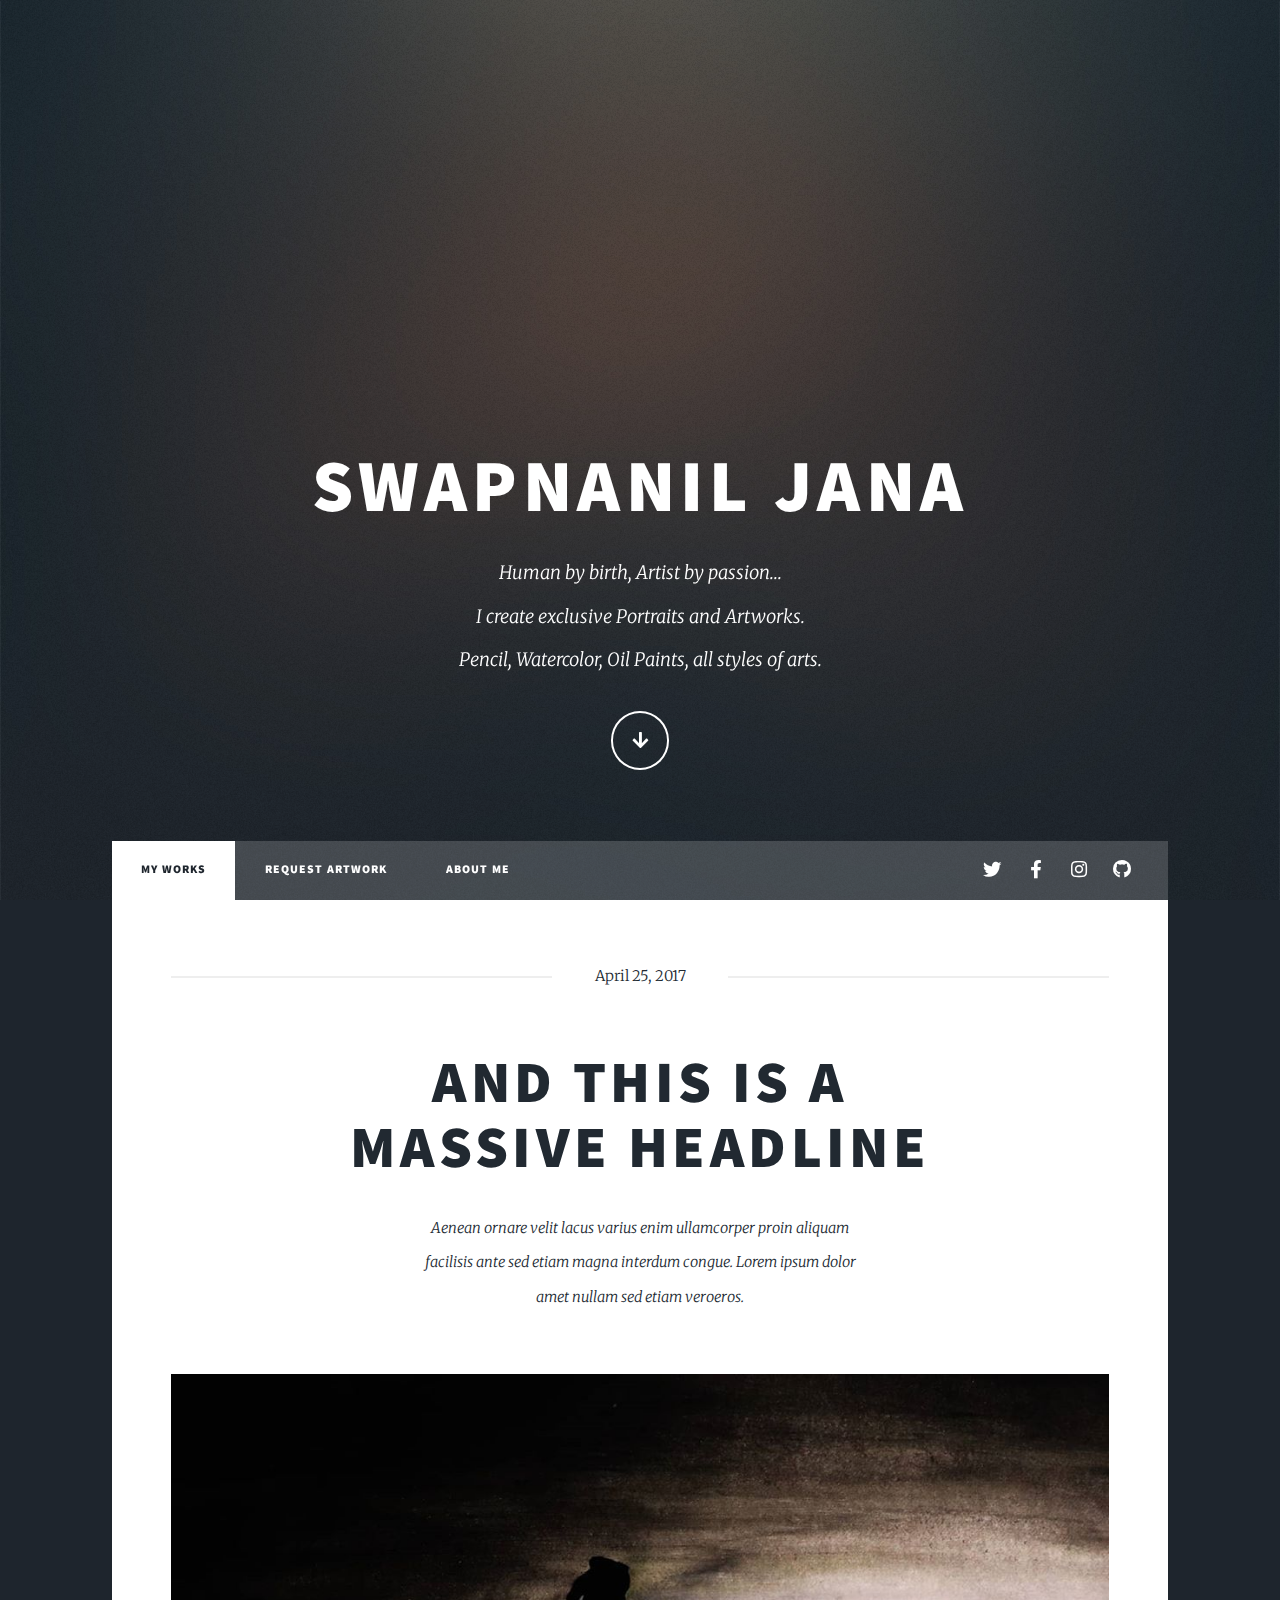
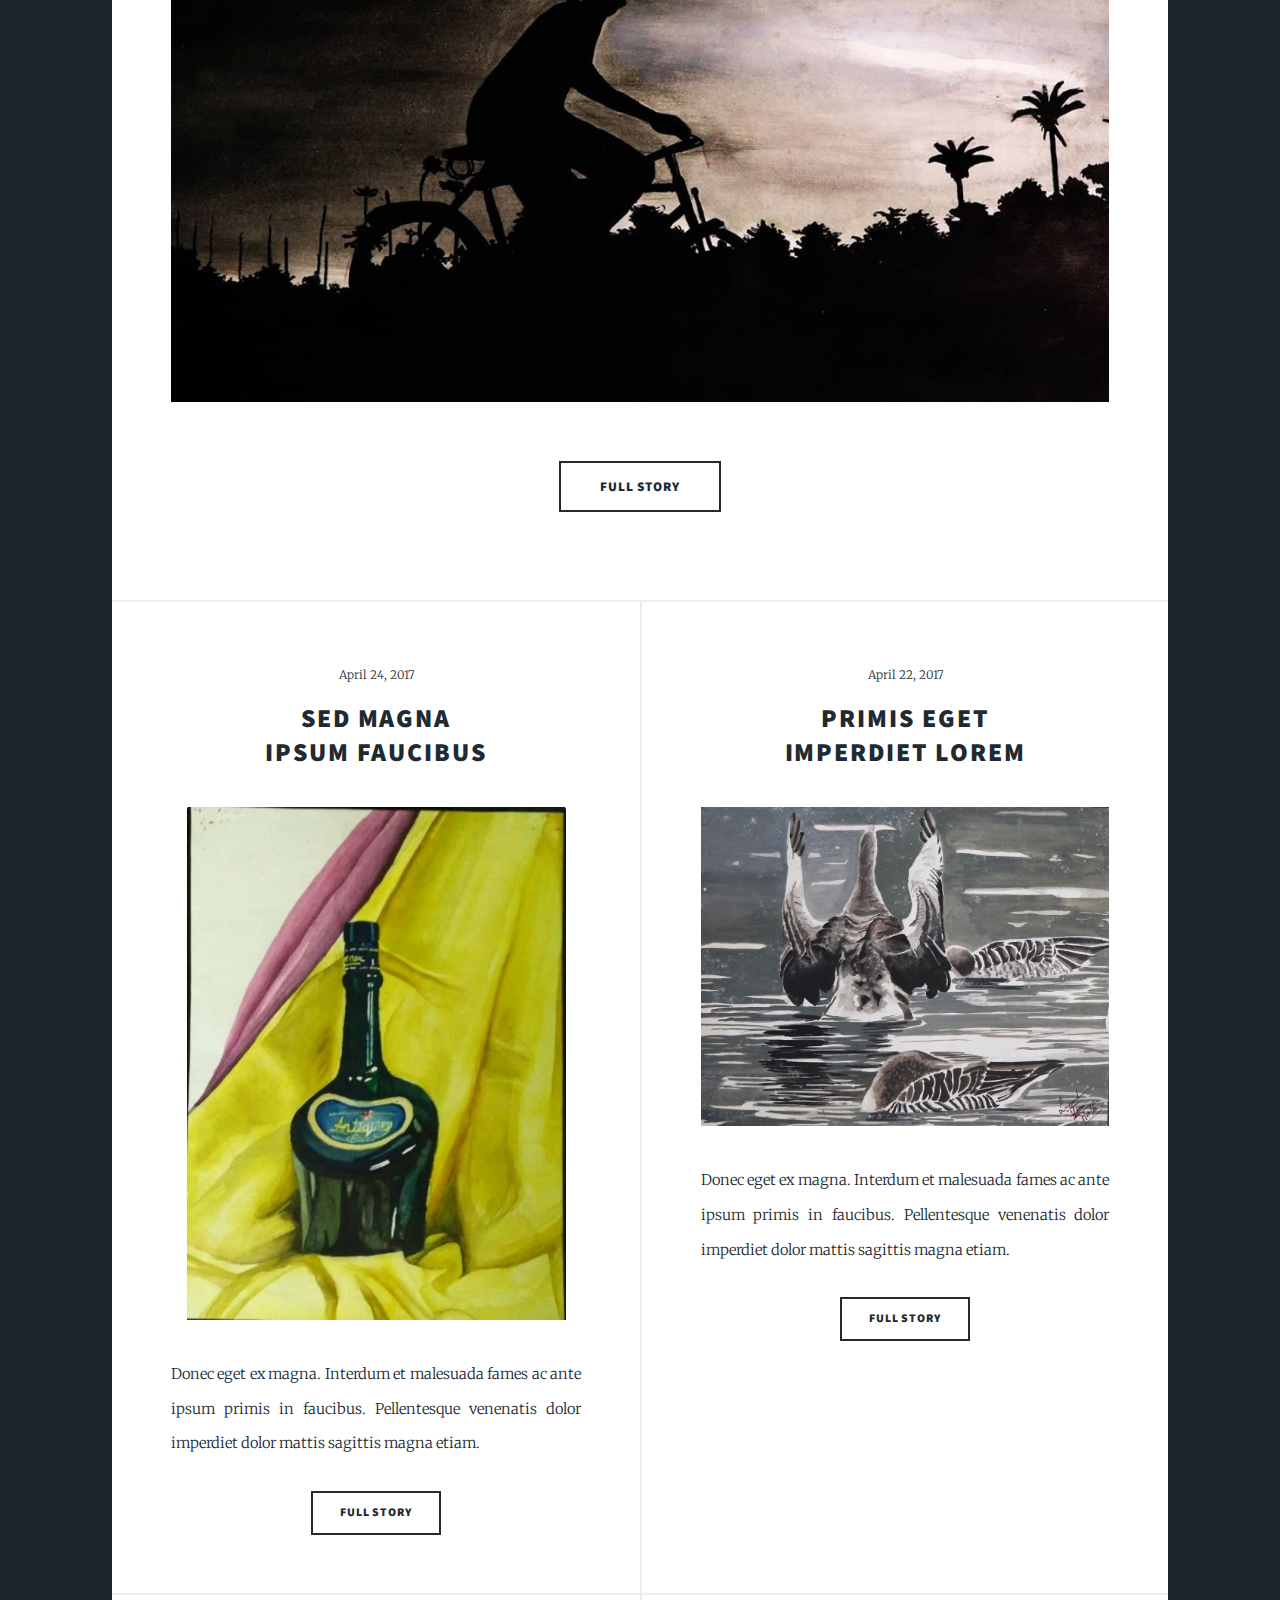
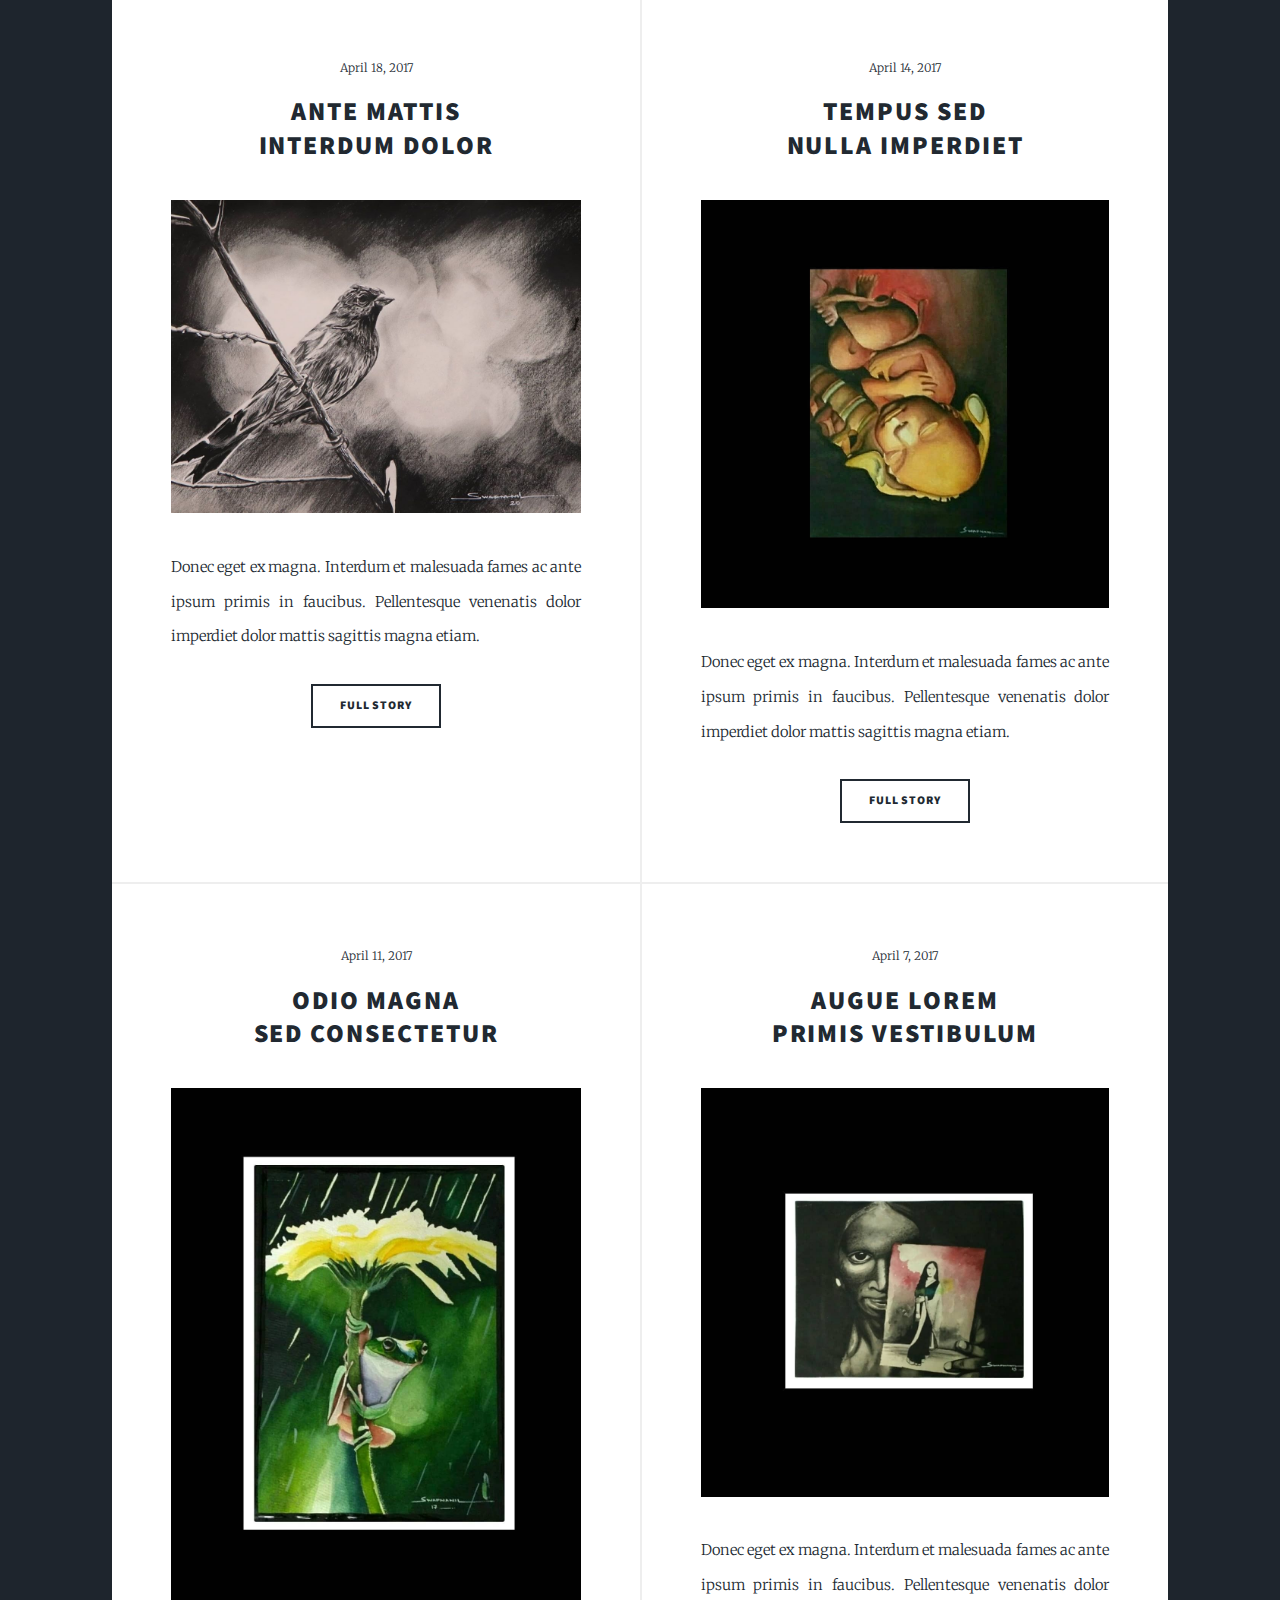
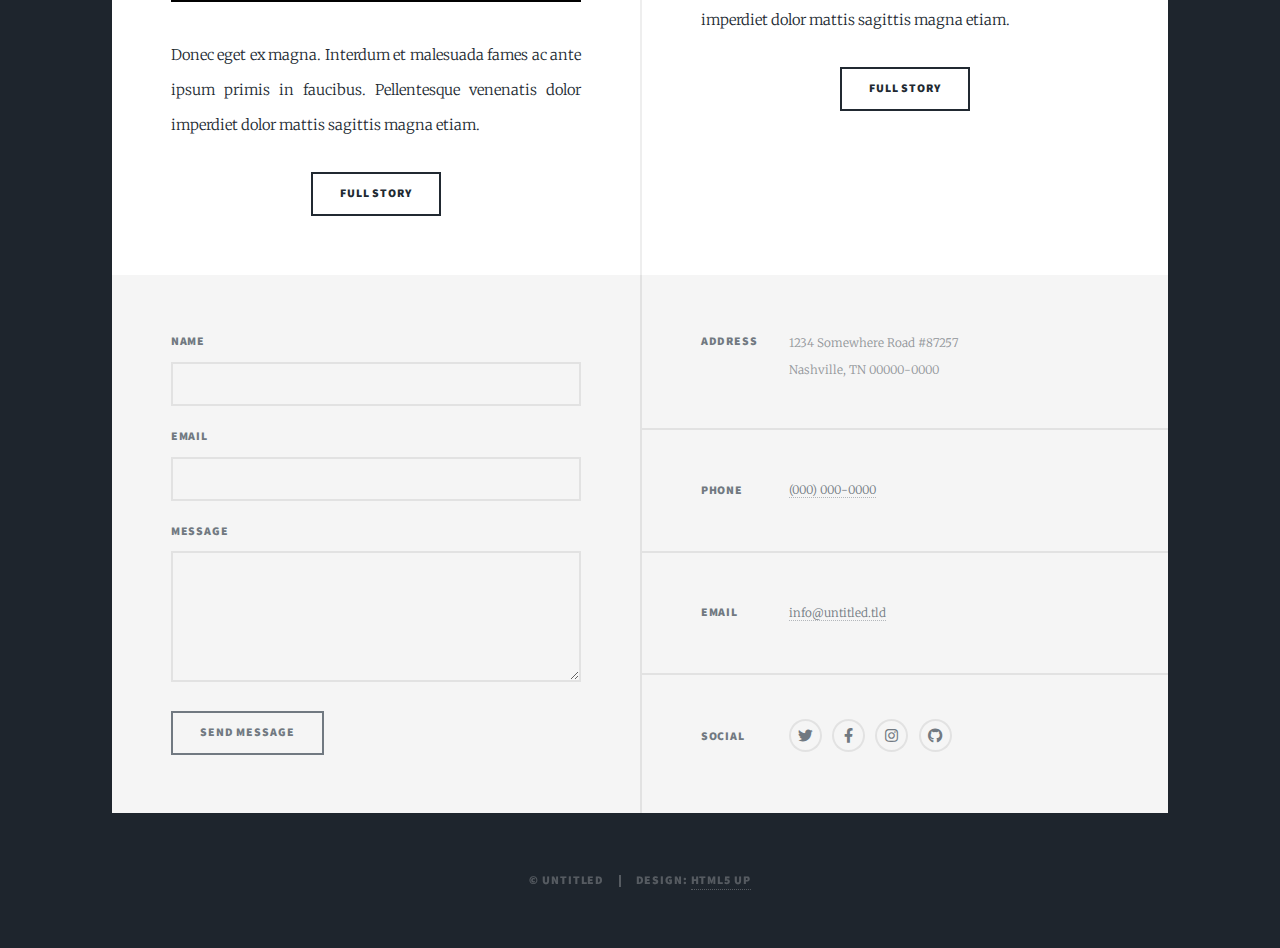
==== index.html @ a82136fe "Artworks uploaded" ====
<!DOCTYPE HTML>
<!--
	Massively by HTML5 UP
	html5up.net | @ajlkn
	Free for personal and commercial use under the CCA 3.0 license (html5up.net/license)
-->
<html lang="en">
	<head>
		<title>Swapnanil Jana</title>
		<meta charset="utf-8" />
		<meta name="viewport" content="width=device-width, initial-scale=1, user-scalable=no" />
		<link rel="stylesheet" href="assets/css/main.css" />
		<noscript><link rel="stylesheet" href="assets/css/noscript.css" /></noscript>
	</head>
	<body class="is-preload">

		<!-- Wrapper -->
			<div id="wrapper" class="fade-in">

				<!-- Intro -->
					<div id="intro">
						<h1>SWAPNANIL JANA</h1>
						<p>Human by birth, Artist by passion...<br>I create exclusive Portraits and Artworks.
                        <br>Pencil, Watercolor, Oil Paints, all styles of arts.</p>
						<ul class="actions">
							<li><a href="#header" class="button icon solid solo fa-arrow-down scrolly">Continue</a></li>
						</ul>
					</div>

				<!-- Header -->
					<header id="header">
						<a href="index.html" class="logo">SWAPNANIL JANA</a>
					</header>

				<!-- Nav -->
					<nav id="nav">
						<ul class="links">
							<li class="active"><a href="index.html">My Works</a></li>
							<li><a href="generic.html">Request Artwork</a></li>
							<li><a href="elements.html">About Me</a></li>
						</ul>
						<ul class="icons">
							<li><a href="#" class="icon brands fa-twitter"><span class="label">Twitter</span></a></li>
							<li><a href="#" class="icon brands fa-facebook-f"><span class="label">Facebook</span></a></li>
							<li><a href="#" class="icon brands fa-instagram"><span class="label">Instagram</span></a></li>
							<li><a href="#" class="icon brands fa-github"><span class="label">GitHub</span></a></li>
						</ul>
					</nav>

				<!-- Main -->
					<div id="main">

						<!-- Featured Post -->
							<article class="post featured">
								<header class="major">
									<span class="date">April 25, 2017</span>
									<h2><a href="#">And this is a<br />
									massive headline</a></h2>
									<p>Aenean ornare velit lacus varius enim ullamcorper proin aliquam<br />
									facilisis ante sed etiam magna interdum congue. Lorem ipsum dolor<br />
									amet nullam sed etiam veroeros.</p>
								</header>
								<a href="#" class="image main"><img src="arts/000.jpg" alt="" /></a>
								<ul class="actions special">
									<li><a href="#" class="button large">Full Story</a></li>
								</ul>
							</article>

						<!-- Posts -->
							<section class="posts">
								<article>
									<header>
										<span class="date">April 24, 2017</span>
										<h2><a href="#">Sed magna<br />
										ipsum faucibus</a></h2>
									</header>
									<a href="#" class="image fit"><img src="arts/001.jpg" alt="" /></a>
									<p>Donec eget ex magna. Interdum et malesuada fames ac ante ipsum primis in faucibus. Pellentesque venenatis dolor imperdiet dolor mattis sagittis magna etiam.</p>
									<ul class="actions special">
										<li><a href="#" class="button">Full Story</a></li>
									</ul>
								</article>
								<article>
									<header>
										<span class="date">April 22, 2017</span>
										<h2><a href="#">Primis eget<br />
										imperdiet lorem</a></h2>
									</header>
									<a href="#" class="image fit"><img src="arts/002.jpg" alt="" /></a>
									<p>Donec eget ex magna. Interdum et malesuada fames ac ante ipsum primis in faucibus. Pellentesque venenatis dolor imperdiet dolor mattis sagittis magna etiam.</p>
									<ul class="actions special">
										<li><a href="#" class="button">Full Story</a></li>
									</ul>
								</article>
								<article>
									<header>
										<span class="date">April 18, 2017</span>
										<h2><a href="#">Ante mattis<br />
										interdum dolor</a></h2>
									</header>
									<a href="#" class="image fit"><img src="arts/003.jpg" alt="" /></a>
									<p>Donec eget ex magna. Interdum et malesuada fames ac ante ipsum primis in faucibus. Pellentesque venenatis dolor imperdiet dolor mattis sagittis magna etiam.</p>
									<ul class="actions special">
										<li><a href="#" class="button">Full Story</a></li>
									</ul>
								</article>
								<article>
									<header>
										<span class="date">April 14, 2017</span>
										<h2><a href="#">Tempus sed<br />
										nulla imperdiet</a></h2>
									</header>
									<a href="#" class="image fit"><img src="arts/004.jpg" alt="" /></a>
									<p>Donec eget ex magna. Interdum et malesuada fames ac ante ipsum primis in faucibus. Pellentesque venenatis dolor imperdiet dolor mattis sagittis magna etiam.</p>
									<ul class="actions special">
										<li><a href="#" class="button">Full Story</a></li>
									</ul>
								</article>
								<article>
									<header>
										<span class="date">April 11, 2017</span>
										<h2><a href="#">Odio magna<br />
										sed consectetur</a></h2>
									</header>
									<a href="#" class="image fit"><img src="arts/005.jpg" alt="" /></a>
									<p>Donec eget ex magna. Interdum et malesuada fames ac ante ipsum primis in faucibus. Pellentesque venenatis dolor imperdiet dolor mattis sagittis magna etiam.</p>
									<ul class="actions special">
										<li><a href="#" class="button">Full Story</a></li>
									</ul>
								</article>
								<article>
									<header>
										<span class="date">April 7, 2017</span>
										<h2><a href="#">Augue lorem<br />
										primis vestibulum</a></h2>
									</header>
									<a href="#" class="image fit"><img src="arts/006.jpg" alt="" /></a>
									<p>Donec eget ex magna. Interdum et malesuada fames ac ante ipsum primis in faucibus. Pellentesque venenatis dolor imperdiet dolor mattis sagittis magna etiam.</p>
									<ul class="actions special">
										<li><a href="#" class="button">Full Story</a></li>
									</ul>
								</article>
							</section>

						<!-- Footer -->
                        <!--
							<footer>
								<div class="pagination">
									<!--<a href="#" class="previous">Prev</a>-->
									<!--<a href="#" class="page active">1</a>
									<a href="#" class="page">2</a>
									<a href="#" class="page">3</a>
									<span class="extra">&hellip;</span>
									<a href="#" class="page">8</a>
									<a href="#" class="page">9</a>
									<a href="#" class="page">10</a>
									<a href="#" class="next">Next</a>
								</div>
							</footer> -->

					</div>

				<!-- Footer -->
					<footer id="footer">
						<section>
							<form method="post" action="#">
								<div class="fields">
									<div class="field">
										<label for="name">Name</label>
										<input type="text" name="name" id="name" />
									</div>
									<div class="field">
										<label for="email">Email</label>
										<input type="text" name="email" id="email" />
									</div>
									<div class="field">
										<label for="message">Message</label>
										<textarea name="message" id="message" rows="3"></textarea>
									</div>
								</div>
								<ul class="actions">
									<li><input type="submit" value="Send Message" /></li>
								</ul>
							</form>
						</section>
						<section class="split contact">
							<section class="alt">
								<h3>Address</h3>
								<p>1234 Somewhere Road #87257<br />
								Nashville, TN 00000-0000</p>
							</section>
							<section>
								<h3>Phone</h3>
								<p><a href="#">(000) 000-0000</a></p>
							</section>
							<section>
								<h3>Email</h3>
								<p><a href="#">info@untitled.tld</a></p>
							</section>
							<section>
								<h3>Social</h3>
								<ul class="icons alt">
									<li><a href="#" class="icon brands alt fa-twitter"><span class="label">Twitter</span></a></li>
									<li><a href="#" class="icon brands alt fa-facebook-f"><span class="label">Facebook</span></a></li>
									<li><a href="#" class="icon brands alt fa-instagram"><span class="label">Instagram</span></a></li>
									<li><a href="#" class="icon brands alt fa-github"><span class="label">GitHub</span></a></li>
								</ul>
							</section>
						</section>
					</footer>

				<!-- Copyright -->
					<div id="copyright">
						<ul><li>&copy; Untitled</li><li>Design: <a href="https://html5up.net">HTML5 UP</a></li></ul>
					</div>

			</div>

		<!-- Scripts -->
			<script src="assets/js/jquery.min.js"></script>
			<script src="assets/js/jquery.scrollex.min.js"></script>
			<script src="assets/js/jquery.scrolly.min.js"></script>
			<script src="assets/js/browser.min.js"></script>
			<script src="assets/js/breakpoints.min.js"></script>
			<script src="assets/js/util.js"></script>
			<script src="assets/js/main.js"></script>

	</body>
</html>
---- assets/css/main.css ----
@import url(fontawesome-all.min.css);
@import url("https://fonts.googleapis.com/css?family=Merriweather:300,700,300italic,700italic|Source+Sans+Pro:900");

/*
	Massively by HTML5 UP
	html5up.net | @ajlkn
	Free for personal and commercial use under the CCA 3.0 license (html5up.net/license)
*/

html, body, div, span, applet, object,
iframe, h1, h2, h3, h4, h5, h6, p, blockquote,
pre, a, abbr, acronym, address, big, cite,
code, del, dfn, em, img, ins, kbd, q, s, samp,
small, strike, strong, sub, sup, tt, var, b,
u, i, center, dl, dt, dd, ol, ul, li, fieldset,
form, label, legend, table, caption, tbody,
tfoot, thead, tr, th, td, article, aside,
canvas, details, embed, figure, figcaption,
footer, header, hgroup, menu, nav, output, ruby,
section, summary, time, mark, audio, video {
	margin: 0;
	padding: 0;
	border: 0;
	font-size: 100%;
	font: inherit;
	vertical-align: baseline;}

article, aside, details, figcaption, figure,
footer, header, hgroup, menu, nav, section {
	display: block;}

body {
	line-height: 1;
}

ol, ul {
	list-style: none;
}

blockquote, q {
	quotes: none;
}

	blockquote:before, blockquote:after, q:before, q:after {
		content: '';
		content: none;
	}

table {
	border-collapse: collapse;
	border-spacing: 0;
}

body {
	-webkit-text-size-adjust: none;
}

mark {
	background-color: transparent;
	color: inherit;
}

input::-moz-focus-inner {
	border: 0;
	padding: 0;
}

input, select, textarea {
	-moz-appearance: none;
	-webkit-appearance: none;
	-ms-appearance: none;
	appearance: none;
}

/* Basic */

	@-ms-viewport {
		width: device-width;
	}

	body {
		-ms-overflow-style: scrollbar;
	}

	@media screen and (max-width: 480px) {

		html, body {
			min-width: 320px;
		}

	}

	html {
		box-sizing: border-box;
	}

	*, *:before, *:after {
		box-sizing: inherit;
	}

	body {
		background-color: #1e252d;
	}

		body.is-preload *, body.is-preload *:before, body.is-preload *:after {
			-moz-animation: none !important;
			-webkit-animation: none !important;
			-ms-animation: none !important;
			animation: none !important;
			-moz-transition: none !important;
			-webkit-transition: none !important;
			-ms-transition: none !important;
			transition: none !important;
		}

/* Type */

	html {
		font-size: 16pt;
	}

		@media screen and (max-width: 1680px) {

			html {
				font-size: 12pt;
			}

		}

		@media screen and (max-width: 1280px) {

			html {
				font-size: 11pt;
			}

		}

		@media screen and (max-width: 360px) {

			html {
				font-size: 10pt;
			}

		}

	body {
		color: #212931;
	}

	body, input, select, textarea {
		font-family: "Merriweather", Georgia, serif;
		font-weight: 300;
		font-size: 1rem;
		line-height: 2.375;
	}

	a {
		-moz-transition: color 0.2s ease-in-out, background-color 0.2s ease-in-out, border-color 0.2s ease-in-out, box-shadow 0.2s ease-in-out;
		-webkit-transition: color 0.2s ease-in-out, background-color 0.2s ease-in-out, border-color 0.2s ease-in-out, box-shadow 0.2s ease-in-out;
		-ms-transition: color 0.2s ease-in-out, background-color 0.2s ease-in-out, border-color 0.2s ease-in-out, box-shadow 0.2s ease-in-out;
		transition: color 0.2s ease-in-out, background-color 0.2s ease-in-out, border-color 0.2s ease-in-out, box-shadow 0.2s ease-in-out;
		border-bottom: dotted 1px;
		text-decoration: none;
	}

		a:hover {
			border-bottom-color: transparent;
		}

	strong, b {
		font-weight: 600;
	}

	em, i {
		font-style: italic;
	}

	p {
		text-align: justify;
		margin: 0 0 2rem 0;
	}

	h1, h2, h3, h4, h5, h6 {
		font-family: "Source Sans Pro", Helvetica, sans-serif;
		font-weight: 900;
		line-height: 1.5;
		letter-spacing: 0.075em;
		text-transform: uppercase;
		margin: 0 0 1rem 0;
	}

		h1 a, h2 a, h3 a, h4 a, h5 a, h6 a {
			border-bottom: 0;
			color: inherit;
			text-decoration: none;
		}

	h1 {
		font-size: 4rem;
		line-height: 1.1;
		margin: 0 0 2rem 0;
	}

	h2 {
		font-size: 1.75rem;
		line-height: 1.3;
		margin: 0 0 1.5rem 0;
	}

	h3 {
		font-size: 1.25rem;
		margin: 0 0 1.5rem 0;
	}

	h4 {
		font-size: 1rem;
	}

	h5 {
		font-size: 0.9rem;
	}

	h6 {
		font-size: 0.8rem;
	}

	sub {
		font-size: 0.8rem;
		position: relative;
		top: 0.5rem;
	}

	sup {
		font-size: 0.8rem;
		position: relative;
		top: -0.5rem;
	}

	blockquote {
		border-left: solid 4px;
		font-style: italic;
		margin: 0 0 2rem 0;
		padding: 0.5rem 0 0.5rem 2rem;
	}

	code {
		border: solid 2px;
		font-family: "Courier New", monospace;
		font-size: 0.9rem;
		margin: 0 0.25rem;
		padding: 0.25rem 0.65rem;
	}

	pre {
		-webkit-overflow-scrolling: touch;
		font-family: "Courier New", monospace;
		font-size: 0.9rem;
		margin: 0 0 2rem 0;
	}

		pre code {
			display: block;
			line-height: 1.75;
			padding: 1rem 1.5rem;
			overflow-x: auto;
		}

	hr {
		border: 0;
		border-bottom: solid 2px;
		margin: 3rem 0;
	}

		hr.major {
			margin: 5rem 0;
		}

	.align-left {
		text-align: left;
	}

	.align-center {
		text-align: center;
	}

	.align-right {
		text-align: right;
	}

	input, select, textarea {
		color: #212931;
	}

	a {
		color: #212931;
		border-bottom-color: rgba(33, 41, 49, 0.5);
	}

		a:hover {
			border-bottom-color: transparent;
			color: #18bfef !important;
		}

	strong, b {
		color: #212931;
	}

	h1, h2, h3, h4, h5, h6 {
		color: #212931;
	}

	blockquote {
		border-left-color: #eeeeee;
	}

	code {
		background: rgba(220, 220, 220, 0.25);
		border-color: #eeeeee;
	}

	hr {
		border-bottom-color: #eeeeee;
	}

/* Row */

	.row {
		display: flex;
		flex-wrap: wrap;
		box-sizing: border-box;
		align-items: stretch;
	}

		.row > * {
			box-sizing: border-box;
		}

		.row.gtr-uniform > * > :last-child {
			margin-bottom: 0;
		}

		.row.aln-left {
			justify-content: flex-start;
		}

		.row.aln-center {
			justify-content: center;
		}

		.row.aln-right {
			justify-content: flex-end;
		}

		.row.aln-top {
			align-items: flex-start;
		}

		.row.aln-middle {
			align-items: center;
		}

		.row.aln-bottom {
			align-items: flex-end;
		}

		.row > .imp {
			order: -1;
		}

		.row > .col-1 {
			width: 8.33333%;
		}

		.row > .off-1 {
			margin-left: 8.33333%;
		}

		.row > .col-2 {
			width: 16.66667%;
		}

		.row > .off-2 {
			margin-left: 16.66667%;
		}

		.row > .col-3 {
			width: 25%;
		}

		.row > .off-3 {
			margin-left: 25%;
		}

		.row > .col-4 {
			width: 33.33333%;
		}

		.row > .off-4 {
			margin-left: 33.33333%;
		}

		.row > .col-5 {
			width: 41.66667%;
		}

		.row > .off-5 {
			margin-left: 41.66667%;
		}

		.row > .col-6 {
			width: 50%;
		}

		.row > .off-6 {
			margin-left: 50%;
		}

		.row > .col-7 {
			width: 58.33333%;
		}

		.row > .off-7 {
			margin-left: 58.33333%;
		}

		.row > .col-8 {
			width: 66.66667%;
		}

		.row > .off-8 {
			margin-left: 66.66667%;
		}

		.row > .col-9 {
			width: 75%;
		}

		.row > .off-9 {
			margin-left: 75%;
		}

		.row > .col-10 {
			width: 83.33333%;
		}

		.row > .off-10 {
			margin-left: 83.33333%;
		}

		.row > .col-11 {
			width: 91.66667%;
		}

		.row > .off-11 {
			margin-left: 91.66667%;
		}

		.row > .col-12 {
			width: 100%;
		}

		.row > .off-12 {
			margin-left: 100%;
		}

		.row.gtr-0 {
			margin-top: 0;
			margin-left: 0rem;
		}

			.row.gtr-0 > * {
				padding: 0 0 0 0rem;
			}

			.row.gtr-0.gtr-uniform {
				margin-top: 0rem;
			}

				.row.gtr-0.gtr-uniform > * {
					padding-top: 0rem;
				}

		.row.gtr-25 {
			margin-top: 0;
			margin-left: -0.375rem;
		}

			.row.gtr-25 > * {
				padding: 0 0 0 0.375rem;
			}

			.row.gtr-25.gtr-uniform {
				margin-top: -0.375rem;
			}

				.row.gtr-25.gtr-uniform > * {
					padding-top: 0.375rem;
				}

		.row.gtr-50 {
			margin-top: 0;
			margin-left: -0.75rem;
		}

			.row.gtr-50 > * {
				padding: 0 0 0 0.75rem;
			}

			.row.gtr-50.gtr-uniform {
				margin-top: -0.75rem;
			}

				.row.gtr-50.gtr-uniform > * {
					padding-top: 0.75rem;
				}

		.row {
			margin-top: 0;
			margin-left: -1.5rem;
		}

			.row > * {
				padding: 0 0 0 1.5rem;
			}

			.row.gtr-uniform {
				margin-top: -1.5rem;
			}

				.row.gtr-uniform > * {
					padding-top: 1.5rem;
				}

		.row.gtr-150 {
			margin-top: 0;
			margin-left: -2.25rem;
		}

			.row.gtr-150 > * {
				padding: 0 0 0 2.25rem;
			}

			.row.gtr-150.gtr-uniform {
				margin-top: -2.25rem;
			}

				.row.gtr-150.gtr-uniform > * {
					padding-top: 2.25rem;
				}

		.row.gtr-200 {
			margin-top: 0;
			margin-left: -3rem;
		}

			.row.gtr-200 > * {
				padding: 0 0 0 3rem;
			}

			.row.gtr-200.gtr-uniform {
				margin-top: -3rem;
			}

				.row.gtr-200.gtr-uniform > * {
					padding-top: 3rem;
				}

		@media screen and (max-width: 1680px) {

			.row {
				display: flex;
				flex-wrap: wrap;
				box-sizing: border-box;
				align-items: stretch;
			}

				.row > * {
					box-sizing: border-box;
				}

				.row.gtr-uniform > * > :last-child {
					margin-bottom: 0;
				}

				.row.aln-left {
					justify-content: flex-start;
				}

				.row.aln-center {
					justify-content: center;
				}

				.row.aln-right {
					justify-content: flex-end;
				}

				.row.aln-top {
					align-items: flex-start;
				}

				.row.aln-middle {
					align-items: center;
				}

				.row.aln-bottom {
					align-items: flex-end;
				}

				.row > .imp-xlarge {
					order: -1;
				}

				.row > .col-1-xlarge {
					width: 8.33333%;
				}

				.row > .off-1-xlarge {
					margin-left: 8.33333%;
				}

				.row > .col-2-xlarge {
					width: 16.66667%;
				}

				.row > .off-2-xlarge {
					margin-left: 16.66667%;
				}

				.row > .col-3-xlarge {
					width: 25%;
				}

				.row > .off-3-xlarge {
					margin-left: 25%;
				}

				.row > .col-4-xlarge {
					width: 33.33333%;
				}

				.row > .off-4-xlarge {
					margin-left: 33.33333%;
				}

				.row > .col-5-xlarge {
					width: 41.66667%;
				}

				.row > .off-5-xlarge {
					margin-left: 41.66667%;
				}

				.row > .col-6-xlarge {
					width: 50%;
				}

				.row > .off-6-xlarge {
					margin-left: 50%;
				}

				.row > .col-7-xlarge {
					width: 58.33333%;
				}

				.row > .off-7-xlarge {
					margin-left: 58.33333%;
				}

				.row > .col-8-xlarge {
					width: 66.66667%;
				}

				.row > .off-8-xlarge {
					margin-left: 66.66667%;
				}

				.row > .col-9-xlarge {
					width: 75%;
				}

				.row > .off-9-xlarge {
					margin-left: 75%;
				}

				.row > .col-10-xlarge {
					width: 83.33333%;
				}

				.row > .off-10-xlarge {
					margin-left: 83.33333%;
				}

				.row > .col-11-xlarge {
					width: 91.66667%;
				}

				.row > .off-11-xlarge {
					margin-left: 91.66667%;
				}

				.row > .col-12-xlarge {
					width: 100%;
				}

				.row > .off-12-xlarge {
					margin-left: 100%;
				}

				.row.gtr-0 {
					margin-top: 0;
					margin-left: 0rem;
				}

					.row.gtr-0 > * {
						padding: 0 0 0 0rem;
					}

					.row.gtr-0.gtr-uniform {
						margin-top: 0rem;
					}

						.row.gtr-0.gtr-uniform > * {
							padding-top: 0rem;
						}

				.row.gtr-25 {
					margin-top: 0;
					margin-left: -0.375rem;
				}

					.row.gtr-25 > * {
						padding: 0 0 0 0.375rem;
					}

					.row.gtr-25.gtr-uniform {
						margin-top: -0.375rem;
					}

						.row.gtr-25.gtr-uniform > * {
							padding-top: 0.375rem;
						}

				.row.gtr-50 {
					margin-top: 0;
					margin-left: -0.75rem;
				}

					.row.gtr-50 > * {
						padding: 0 0 0 0.75rem;
					}

					.row.gtr-50.gtr-uniform {
						margin-top: -0.75rem;
					}

						.row.gtr-50.gtr-uniform > * {
							padding-top: 0.75rem;
						}

				.row {
					margin-top: 0;
					margin-left: -1.5rem;
				}

					.row > * {
						padding: 0 0 0 1.5rem;
					}

					.row.gtr-uniform {
						margin-top: -1.5rem;
					}

						.row.gtr-uniform > * {
							padding-top: 1.5rem;
						}

				.row.gtr-150 {
					margin-top: 0;
					margin-left: -2.25rem;
				}

					.row.gtr-150 > * {
						padding: 0 0 0 2.25rem;
					}

					.row.gtr-150.gtr-uniform {
						margin-top: -2.25rem;
					}

						.row.gtr-150.gtr-uniform > * {
							padding-top: 2.25rem;
						}

				.row.gtr-200 {
					margin-top: 0;
					margin-left: -3rem;
				}

					.row.gtr-200 > * {
						padding: 0 0 0 3rem;
					}

					.row.gtr-200.gtr-uniform {
						margin-top: -3rem;
					}

						.row.gtr-200.gtr-uniform > * {
							padding-top: 3rem;
						}

		}

		@media screen and (max-width: 1280px) {

			.row {
				display: flex;
				flex-wrap: wrap;
				box-sizing: border-box;
				align-items: stretch;
			}

				.row > * {
					box-sizing: border-box;
				}

				.row.gtr-uniform > * > :last-child {
					margin-bottom: 0;
				}

				.row.aln-left {
					justify-content: flex-start;
				}

				.row.aln-center {
					justify-content: center;
				}

				.row.aln-right {
					justify-content: flex-end;
				}

				.row.aln-top {
					align-items: flex-start;
				}

				.row.aln-middle {
					align-items: center;
				}

				.row.aln-bottom {
					align-items: flex-end;
				}

				.row > .imp-large {
					order: -1;
				}

				.row > .col-1-large {
					width: 8.33333%;
				}

				.row > .off-1-large {
					margin-left: 8.33333%;
				}

				.row > .col-2-large {
					width: 16.66667%;
				}

				.row > .off-2-large {
					margin-left: 16.66667%;
				}

				.row > .col-3-large {
					width: 25%;
				}

				.row > .off-3-large {
					margin-left: 25%;
				}

				.row > .col-4-large {
					width: 33.33333%;
				}

				.row > .off-4-large {
					margin-left: 33.33333%;
				}

				.row > .col-5-large {
					width: 41.66667%;
				}

				.row > .off-5-large {
					margin-left: 41.66667%;
				}

				.row > .col-6-large {
					width: 50%;
				}

				.row > .off-6-large {
					margin-left: 50%;
				}

				.row > .col-7-large {
					width: 58.33333%;
				}

				.row > .off-7-large {
					margin-left: 58.33333%;
				}

				.row > .col-8-large {
					width: 66.66667%;
				}

				.row > .off-8-large {
					margin-left: 66.66667%;
				}

				.row > .col-9-large {
					width: 75%;
				}

				.row > .off-9-large {
					margin-left: 75%;
				}

				.row > .col-10-large {
					width: 83.33333%;
				}

				.row > .off-10-large {
					margin-left: 83.33333%;
				}

				.row > .col-11-large {
					width: 91.66667%;
				}

				.row > .off-11-large {
					margin-left: 91.66667%;
				}

				.row > .col-12-large {
					width: 100%;
				}

				.row > .off-12-large {
					margin-left: 100%;
				}

				.row.gtr-0 {
					margin-top: 0;
					margin-left: 0rem;
				}

					.row.gtr-0 > * {
						padding: 0 0 0 0rem;
					}

					.row.gtr-0.gtr-uniform {
						margin-top: 0rem;
					}

						.row.gtr-0.gtr-uniform > * {
							padding-top: 0rem;
						}

				.row.gtr-25 {
					margin-top: 0;
					margin-left: -0.375rem;
				}

					.row.gtr-25 > * {
						padding: 0 0 0 0.375rem;
					}

					.row.gtr-25.gtr-uniform {
						margin-top: -0.375rem;
					}

						.row.gtr-25.gtr-uniform > * {
							padding-top: 0.375rem;
						}

				.row.gtr-50 {
					margin-top: 0;
					margin-left: -0.75rem;
				}

					.row.gtr-50 > * {
						padding: 0 0 0 0.75rem;
					}

					.row.gtr-50.gtr-uniform {
						margin-top: -0.75rem;
					}

						.row.gtr-50.gtr-uniform > * {
							padding-top: 0.75rem;
						}

				.row {
					margin-top: 0;
					margin-left: -1.5rem;
				}

					.row > * {
						padding: 0 0 0 1.5rem;
					}

					.row.gtr-uniform {
						margin-top: -1.5rem;
					}

						.row.gtr-uniform > * {
							padding-top: 1.5rem;
						}

				.row.gtr-150 {
					margin-top: 0;
					margin-left: -2.25rem;
				}

					.row.gtr-150 > * {
						padding: 0 0 0 2.25rem;
					}

					.row.gtr-150.gtr-uniform {
						margin-top: -2.25rem;
					}

						.row.gtr-150.gtr-uniform > * {
							padding-top: 2.25rem;
						}

				.row.gtr-200 {
					margin-top: 0;
					margin-left: -3rem;
				}

					.row.gtr-200 > * {
						padding: 0 0 0 3rem;
					}

					.row.gtr-200.gtr-uniform {
						margin-top: -3rem;
					}

						.row.gtr-200.gtr-uniform > * {
							padding-top: 3rem;
						}

		}

		@media screen and (max-width: 980px) {

			.row {
				display: flex;
				flex-wrap: wrap;
				box-sizing: border-box;
				align-items: stretch;
			}

				.row > * {
					box-sizing: border-box;
				}

				.row.gtr-uniform > * > :last-child {
					margin-bottom: 0;
				}

				.row.aln-left {
					justify-content: flex-start;
				}

				.row.aln-center {
					justify-content: center;
				}

				.row.aln-right {
					justify-content: flex-end;
				}

				.row.aln-top {
					align-items: flex-start;
				}

				.row.aln-middle {
					align-items: center;
				}

				.row.aln-bottom {
					align-items: flex-end;
				}

				.row > .imp-medium {
					order: -1;
				}

				.row > .col-1-medium {
					width: 8.33333%;
				}

				.row > .off-1-medium {
					margin-left: 8.33333%;
				}

				.row > .col-2-medium {
					width: 16.66667%;
				}

				.row > .off-2-medium {
					margin-left: 16.66667%;
				}

				.row > .col-3-medium {
					width: 25%;
				}

				.row > .off-3-medium {
					margin-left: 25%;
				}

				.row > .col-4-medium {
					width: 33.33333%;
				}

				.row > .off-4-medium {
					margin-left: 33.33333%;
				}

				.row > .col-5-medium {
					width: 41.66667%;
				}

				.row > .off-5-medium {
					margin-left: 41.66667%;
				}

				.row > .col-6-medium {
					width: 50%;
				}

				.row > .off-6-medium {
					margin-left: 50%;
				}

				.row > .col-7-medium {
					width: 58.33333%;
				}

				.row > .off-7-medium {
					margin-left: 58.33333%;
				}

				.row > .col-8-medium {
					width: 66.66667%;
				}

				.row > .off-8-medium {
					margin-left: 66.66667%;
				}

				.row > .col-9-medium {
					width: 75%;
				}

				.row > .off-9-medium {
					margin-left: 75%;
				}

				.row > .col-10-medium {
					width: 83.33333%;
				}

				.row > .off-10-medium {
					margin-left: 83.33333%;
				}

				.row > .col-11-medium {
					width: 91.66667%;
				}

				.row > .off-11-medium {
					margin-left: 91.66667%;
				}

				.row > .col-12-medium {
					width: 100%;
				}

				.row > .off-12-medium {
					margin-left: 100%;
				}

				.row.gtr-0 {
					margin-top: 0;
					margin-left: 0rem;
				}

					.row.gtr-0 > * {
						padding: 0 0 0 0rem;
					}

					.row.gtr-0.gtr-uniform {
						margin-top: 0rem;
					}

						.row.gtr-0.gtr-uniform > * {
							padding-top: 0rem;
						}

				.row.gtr-25 {
					margin-top: 0;
					margin-left: -0.375rem;
				}

					.row.gtr-25 > * {
						padding: 0 0 0 0.375rem;
					}

					.row.gtr-25.gtr-uniform {
						margin-top: -0.375rem;
					}

						.row.gtr-25.gtr-uniform > * {
							padding-top: 0.375rem;
						}

				.row.gtr-50 {
					margin-top: 0;
					margin-left: -0.75rem;
				}

					.row.gtr-50 > * {
						padding: 0 0 0 0.75rem;
					}

					.row.gtr-50.gtr-uniform {
						margin-top: -0.75rem;
					}

						.row.gtr-50.gtr-uniform > * {
							padding-top: 0.75rem;
						}

				.row {
					margin-top: 0;
					margin-left: -1.5rem;
				}

					.row > * {
						padding: 0 0 0 1.5rem;
					}

					.row.gtr-uniform {
						margin-top: -1.5rem;
					}

						.row.gtr-uniform > * {
							padding-top: 1.5rem;
						}

				.row.gtr-150 {
					margin-top: 0;
					margin-left: -2.25rem;
				}

					.row.gtr-150 > * {
						padding: 0 0 0 2.25rem;
					}

					.row.gtr-150.gtr-uniform {
						margin-top: -2.25rem;
					}

						.row.gtr-150.gtr-uniform > * {
							padding-top: 2.25rem;
						}

				.row.gtr-200 {
					margin-top: 0;
					margin-left: -3rem;
				}

					.row.gtr-200 > * {
						padding: 0 0 0 3rem;
					}

					.row.gtr-200.gtr-uniform {
						margin-top: -3rem;
					}

						.row.gtr-200.gtr-uniform > * {
							padding-top: 3rem;
						}

		}

		@media screen and (max-width: 736px) {

			.row {
				display: flex;
				flex-wrap: wrap;
				box-sizing: border-box;
				align-items: stretch;
			}

				.row > * {
					box-sizing: border-box;
				}

				.row.gtr-uniform > * > :last-child {
					margin-bottom: 0;
				}

				.row.aln-left {
					justify-content: flex-start;
				}

				.row.aln-center {
					justify-content: center;
				}

				.row.aln-right {
					justify-content: flex-end;
				}

				.row.aln-top {
					align-items: flex-start;
				}

				.row.aln-middle {
					align-items: center;
				}

				.row.aln-bottom {
					align-items: flex-end;
				}

				.row > .imp-small {
					order: -1;
				}

				.row > .col-1-small {
					width: 8.33333%;
				}

				.row > .off-1-small {
					margin-left: 8.33333%;
				}

				.row > .col-2-small {
					width: 16.66667%;
				}

				.row > .off-2-small {
					margin-left: 16.66667%;
				}

				.row > .col-3-small {
					width: 25%;
				}

				.row > .off-3-small {
					margin-left: 25%;
				}

				.row > .col-4-small {
					width: 33.33333%;
				}

				.row > .off-4-small {
					margin-left: 33.33333%;
				}

				.row > .col-5-small {
					width: 41.66667%;
				}

				.row > .off-5-small {
					margin-left: 41.66667%;
				}

				.row > .col-6-small {
					width: 50%;
				}

				.row > .off-6-small {
					margin-left: 50%;
				}

				.row > .col-7-small {
					width: 58.33333%;
				}

				.row > .off-7-small {
					margin-left: 58.33333%;
				}

				.row > .col-8-small {
					width: 66.66667%;
				}

				.row > .off-8-small {
					margin-left: 66.66667%;
				}

				.row > .col-9-small {
					width: 75%;
				}

				.row > .off-9-small {
					margin-left: 75%;
				}

				.row > .col-10-small {
					width: 83.33333%;
				}

				.row > .off-10-small {
					margin-left: 83.33333%;
				}

				.row > .col-11-small {
					width: 91.66667%;
				}

				.row > .off-11-small {
					margin-left: 91.66667%;
				}

				.row > .col-12-small {
					width: 100%;
				}

				.row > .off-12-small {
					margin-left: 100%;
				}

				.row.gtr-0 {
					margin-top: 0;
					margin-left: 0rem;
				}

					.row.gtr-0 > * {
						padding: 0 0 0 0rem;
					}

					.row.gtr-0.gtr-uniform {
						margin-top: 0rem;
					}

						.row.gtr-0.gtr-uniform > * {
							padding-top: 0rem;
						}

				.row.gtr-25 {
					margin-top: 0;
					margin-left: -0.375rem;
				}

					.row.gtr-25 > * {
						padding: 0 0 0 0.375rem;
					}

					.row.gtr-25.gtr-uniform {
						margin-top: -0.375rem;
					}

						.row.gtr-25.gtr-uniform > * {
							padding-top: 0.375rem;
						}

				.row.gtr-50 {
					margin-top: 0;
					margin-left: -0.75rem;
				}

					.row.gtr-50 > * {
						padding: 0 0 0 0.75rem;
					}

					.row.gtr-50.gtr-uniform {
						margin-top: -0.75rem;
					}

						.row.gtr-50.gtr-uniform > * {
							padding-top: 0.75rem;
						}

				.row {
					margin-top: 0;
					margin-left: -1.5rem;
				}

					.row > * {
						padding: 0 0 0 1.5rem;
					}

					.row.gtr-uniform {
						margin-top: -1.5rem;
					}

						.row.gtr-uniform > * {
							padding-top: 1.5rem;
						}

				.row.gtr-150 {
					margin-top: 0;
					margin-left: -2.25rem;
				}

					.row.gtr-150 > * {
						padding: 0 0 0 2.25rem;
					}

					.row.gtr-150.gtr-uniform {
						margin-top: -2.25rem;
					}

						.row.gtr-150.gtr-uniform > * {
							padding-top: 2.25rem;
						}

				.row.gtr-200 {
					margin-top: 0;
					margin-left: -3rem;
				}

					.row.gtr-200 > * {
						padding: 0 0 0 3rem;
					}

					.row.gtr-200.gtr-uniform {
						margin-top: -3rem;
					}

						.row.gtr-200.gtr-uniform > * {
							padding-top: 3rem;
						}

		}

		@media screen and (max-width: 480px) {

			.row {
				display: flex;
				flex-wrap: wrap;
				box-sizing: border-box;
				align-items: stretch;
			}

				.row > * {
					box-sizing: border-box;
				}

				.row.gtr-uniform > * > :last-child {
					margin-bottom: 0;
				}

				.row.aln-left {
					justify-content: flex-start;
				}

				.row.aln-center {
					justify-content: center;
				}

				.row.aln-right {
					justify-content: flex-end;
				}

				.row.aln-top {
					align-items: flex-start;
				}

				.row.aln-middle {
					align-items: center;
				}

				.row.aln-bottom {
					align-items: flex-end;
				}

				.row > .imp-xsmall {
					order: -1;
				}

				.row > .col-1-xsmall {
					width: 8.33333%;
				}

				.row > .off-1-xsmall {
					margin-left: 8.33333%;
				}

				.row > .col-2-xsmall {
					width: 16.66667%;
				}

				.row > .off-2-xsmall {
					margin-left: 16.66667%;
				}

				.row > .col-3-xsmall {
					width: 25%;
				}

				.row > .off-3-xsmall {
					margin-left: 25%;
				}

				.row > .col-4-xsmall {
					width: 33.33333%;
				}

				.row > .off-4-xsmall {
					margin-left: 33.33333%;
				}

				.row > .col-5-xsmall {
					width: 41.66667%;
				}

				.row > .off-5-xsmall {
					margin-left: 41.66667%;
				}

				.row > .col-6-xsmall {
					width: 50%;
				}

				.row > .off-6-xsmall {
					margin-left: 50%;
				}

				.row > .col-7-xsmall {
					width: 58.33333%;
				}

				.row > .off-7-xsmall {
					margin-left: 58.33333%;
				}

				.row > .col-8-xsmall {
					width: 66.66667%;
				}

				.row > .off-8-xsmall {
					margin-left: 66.66667%;
				}

				.row > .col-9-xsmall {
					width: 75%;
				}

				.row > .off-9-xsmall {
					margin-left: 75%;
				}

				.row > .col-10-xsmall {
					width: 83.33333%;
				}

				.row > .off-10-xsmall {
					margin-left: 83.33333%;
				}

				.row > .col-11-xsmall {
					width: 91.66667%;
				}

				.row > .off-11-xsmall {
					margin-left: 91.66667%;
				}

				.row > .col-12-xsmall {
					width: 100%;
				}

				.row > .off-12-xsmall {
					margin-left: 100%;
				}

				.row.gtr-0 {
					margin-top: 0;
					margin-left: 0rem;
				}

					.row.gtr-0 > * {
						padding: 0 0 0 0rem;
					}

					.row.gtr-0.gtr-uniform {
						margin-top: 0rem;
					}

						.row.gtr-0.gtr-uniform > * {
							padding-top: 0rem;
						}

				.row.gtr-25 {
					margin-top: 0;
					margin-left: -0.375rem;
				}

					.row.gtr-25 > * {
						padding: 0 0 0 0.375rem;
					}

					.row.gtr-25.gtr-uniform {
						margin-top: -0.375rem;
					}

						.row.gtr-25.gtr-uniform > * {
							padding-top: 0.375rem;
						}

				.row.gtr-50 {
					margin-top: 0;
					margin-left: -0.75rem;
				}

					.row.gtr-50 > * {
						padding: 0 0 0 0.75rem;
					}

					.row.gtr-50.gtr-uniform {
						margin-top: -0.75rem;
					}

						.row.gtr-50.gtr-uniform > * {
							padding-top: 0.75rem;
						}

				.row {
					margin-top: 0;
					margin-left: -1.5rem;
				}

					.row > * {
						padding: 0 0 0 1.5rem;
					}

					.row.gtr-uniform {
						margin-top: -1.5rem;
					}

						.row.gtr-uniform > * {
							padding-top: 1.5rem;
						}

				.row.gtr-150 {
					margin-top: 0;
					margin-left: -2.25rem;
				}

					.row.gtr-150 > * {
						padding: 0 0 0 2.25rem;
					}

					.row.gtr-150.gtr-uniform {
						margin-top: -2.25rem;
					}

						.row.gtr-150.gtr-uniform > * {
							padding-top: 2.25rem;
						}

				.row.gtr-200 {
					margin-top: 0;
					margin-left: -3rem;
				}

					.row.gtr-200 > * {
						padding: 0 0 0 3rem;
					}

					.row.gtr-200.gtr-uniform {
						margin-top: -3rem;
					}

						.row.gtr-200.gtr-uniform > * {
							padding-top: 3rem;
						}

		}

		@media screen and (max-width: 360px) {

			.row {
				display: flex;
				flex-wrap: wrap;
				box-sizing: border-box;
				align-items: stretch;
			}

				.row > * {
					box-sizing: border-box;
				}

				.row.gtr-uniform > * > :last-child {
					margin-bottom: 0;
				}

				.row.aln-left {
					justify-content: flex-start;
				}

				.row.aln-center {
					justify-content: center;
				}

				.row.aln-right {
					justify-content: flex-end;
				}

				.row.aln-top {
					align-items: flex-start;
				}

				.row.aln-middle {
					align-items: center;
				}

				.row.aln-bottom {
					align-items: flex-end;
				}

				.row > .imp-xxsmall {
					order: -1;
				}

				.row > .col-1-xxsmall {
					width: 8.33333%;
				}

				.row > .off-1-xxsmall {
					margin-left: 8.33333%;
				}

				.row > .col-2-xxsmall {
					width: 16.66667%;
				}

				.row > .off-2-xxsmall {
					margin-left: 16.66667%;
				}

				.row > .col-3-xxsmall {
					width: 25%;
				}

				.row > .off-3-xxsmall {
					margin-left: 25%;
				}

				.row > .col-4-xxsmall {
					width: 33.33333%;
				}

				.row > .off-4-xxsmall {
					margin-left: 33.33333%;
				}

				.row > .col-5-xxsmall {
					width: 41.66667%;
				}

				.row > .off-5-xxsmall {
					margin-left: 41.66667%;
				}

				.row > .col-6-xxsmall {
					width: 50%;
				}

				.row > .off-6-xxsmall {
					margin-left: 50%;
				}

				.row > .col-7-xxsmall {
					width: 58.33333%;
				}

				.row > .off-7-xxsmall {
					margin-left: 58.33333%;
				}

				.row > .col-8-xxsmall {
					width: 66.66667%;
				}

				.row > .off-8-xxsmall {
					margin-left: 66.66667%;
				}

				.row > .col-9-xxsmall {
					width: 75%;
				}

				.row > .off-9-xxsmall {
					margin-left: 75%;
				}

				.row > .col-10-xxsmall {
					width: 83.33333%;
				}

				.row > .off-10-xxsmall {
					margin-left: 83.33333%;
				}

				.row > .col-11-xxsmall {
					width: 91.66667%;
				}

				.row > .off-11-xxsmall {
					margin-left: 91.66667%;
				}

				.row > .col-12-xxsmall {
					width: 100%;
				}

				.row > .off-12-xxsmall {
					margin-left: 100%;
				}

				.row.gtr-0 {
					margin-top: 0;
					margin-left: 0rem;
				}

					.row.gtr-0 > * {
						padding: 0 0 0 0rem;
					}

					.row.gtr-0.gtr-uniform {
						margin-top: 0rem;
					}

						.row.gtr-0.gtr-uniform > * {
							padding-top: 0rem;
						}

				.row.gtr-25 {
					margin-top: 0;
					margin-left: -0.375rem;
				}

					.row.gtr-25 > * {
						padding: 0 0 0 0.375rem;
					}

					.row.gtr-25.gtr-uniform {
						margin-top: -0.375rem;
					}

						.row.gtr-25.gtr-uniform > * {
							padding-top: 0.375rem;
						}

				.row.gtr-50 {
					margin-top: 0;
					margin-left: -0.75rem;
				}

					.row.gtr-50 > * {
						padding: 0 0 0 0.75rem;
					}

					.row.gtr-50.gtr-uniform {
						margin-top: -0.75rem;
					}

						.row.gtr-50.gtr-uniform > * {
							padding-top: 0.75rem;
						}

				.row {
					margin-top: 0;
					margin-left: -1.5rem;
				}

					.row > * {
						padding: 0 0 0 1.5rem;
					}

					.row.gtr-uniform {
						margin-top: -1.5rem;
					}

						.row.gtr-uniform > * {
							padding-top: 1.5rem;
						}

				.row.gtr-150 {
					margin-top: 0;
					margin-left: -2.25rem;
				}

					.row.gtr-150 > * {
						padding: 0 0 0 2.25rem;
					}

					.row.gtr-150.gtr-uniform {
						margin-top: -2.25rem;
					}

						.row.gtr-150.gtr-uniform > * {
							padding-top: 2.25rem;
						}

				.row.gtr-200 {
					margin-top: 0;
					margin-left: -3rem;
				}

					.row.gtr-200 > * {
						padding: 0 0 0 3rem;
					}

					.row.gtr-200.gtr-uniform {
						margin-top: -3rem;
					}

						.row.gtr-200.gtr-uniform > * {
							padding-top: 3rem;
						}

		}

/* Box */

	.box {
		border: solid 2px;
		margin-bottom: 2rem;
		padding: 1.5rem;
	}

		.box > :last-child,
		.box > :last-child > :last-child,
		.box > :last-child > :last-child > :last-child {
			margin-bottom: 0;
		}

		.box.alt {
			border: 0;
			border-radius: 0;
			padding: 0;
		}

	.box {
		border-color: #eeeeee;
	}

/* Button */

	input[type="submit"],
	input[type="reset"],
	input[type="button"],
	button,
	.button {
		-moz-appearance: none;
		-webkit-appearance: none;
		-ms-appearance: none;
		appearance: none;
		-moz-transition: background-color 0.2s ease-in-out, box-shadow 0.2s ease-in-out, color 0.2s ease-in-out;
		-webkit-transition: background-color 0.2s ease-in-out, box-shadow 0.2s ease-in-out, color 0.2s ease-in-out;
		-ms-transition: background-color 0.2s ease-in-out, box-shadow 0.2s ease-in-out, color 0.2s ease-in-out;
		transition: background-color 0.2s ease-in-out, box-shadow 0.2s ease-in-out, color 0.2s ease-in-out;
		border: 0;
		border-radius: 0;
		cursor: pointer;
		display: inline-block;
		font-family: "Source Sans Pro", Helvetica, sans-serif;
		font-size: 0.8rem;
		font-weight: 900;
		letter-spacing: 0.075em;
		height: 3rem;
		line-height: 3rem;
		padding: 0 2rem;
		text-align: center;
		text-decoration: none;
		text-transform: uppercase;
		white-space: nowrap;
	}

		input[type="submit"].icon:before,
		input[type="reset"].icon:before,
		input[type="button"].icon:before,
		button.icon:before,
		.button.icon:before {
			margin-right: 0.5rem;
		}

		input[type="submit"].icon.solo,
		input[type="reset"].icon.solo,
		input[type="button"].icon.solo,
		button.icon.solo,
		.button.icon.solo {
			position: relative;
			width: 4rem;
			height: 4rem;
			line-height: 4rem;
			border-radius: 4rem;
			text-indent: 4rem;
			overflow: hidden;
			padding: 0;
			white-space: nowrap;
		}

			input[type="submit"].icon.solo:before,
			input[type="reset"].icon.solo:before,
			input[type="button"].icon.solo:before,
			button.icon.solo:before,
			.button.icon.solo:before {
				position: absolute;
				display: block;
				top: 0;
				left: 0;
				width: inherit;
				height: inherit;
				line-height: inherit;
				font-size: 1.25rem;
				margin-right: 0;
				text-align: center;
				text-indent: 0;
			}

		input[type="submit"].fit,
		input[type="reset"].fit,
		input[type="button"].fit,
		button.fit,
		.button.fit {
			width: 100%;
		}

		input[type="submit"].small,
		input[type="reset"].small,
		input[type="button"].small,
		button.small,
		.button.small {
			font-size: 0.7rem;
			height: 2.5rem;
			line-height: 2.5rem;
			padding: 0 1.5rem;
		}

		input[type="submit"].large,
		input[type="reset"].large,
		input[type="button"].large,
		button.large,
		.button.large {
			font-size: 0.9rem;
			height: 3.5rem;
			line-height: 3.5rem;
			padding: 0 2.75rem;
		}

		@media screen and (max-width: 980px) {

			input[type="submit"],
			input[type="reset"],
			input[type="button"],
			button,
			.button {
				font-size: 0.9rem;
				height: 3.25rem;
				line-height: 3.25rem;
			}

				input[type="submit"].large,
				input[type="reset"].large,
				input[type="button"].large,
				button.large,
				.button.large {
					font-size: 1rem;
					height: 3.75rem;
					line-height: 3.75rem;
				}

		}

		input[type="submit"].disabled, input[type="submit"]:disabled,
		input[type="reset"].disabled,
		input[type="reset"]:disabled,
		input[type="button"].disabled,
		input[type="button"]:disabled,
		button.disabled,
		button:disabled,
		.button.disabled,
		.button:disabled {
			pointer-events: none;
			opacity: 0.25;
		}

	input[type="submit"],
	input[type="reset"],
	input[type="button"],
	button,
	.button {
		background-color: transparent;
		box-shadow: inset 0 0 0 2px #212931;
		color: #212931 !important;
	}

		input[type="submit"]:hover,
		input[type="reset"]:hover,
		input[type="button"]:hover,
		button:hover,
		.button:hover {
			box-shadow: inset 0 0 0 2px #18bfef;
			color: #18bfef !important;
		}

		input[type="submit"].primary,
		input[type="reset"].primary,
		input[type="button"].primary,
		button.primary,
		.button.primary {
			background-color: #212931;
			box-shadow: none;
			color: #ffffff !important;
		}

			input[type="submit"].primary:hover,
			input[type="reset"].primary:hover,
			input[type="button"].primary:hover,
			button.primary:hover,
			.button.primary:hover {
				background-color: #18bfef;
			}

/* Form */

	form {
		margin: 0 0 2rem 0;
	}

		form > :last-child {
			margin-bottom: 0;
		}

		form > .fields {
			display: -moz-flex;
			display: -webkit-flex;
			display: -ms-flex;
			display: flex;
			-moz-flex-wrap: wrap;
			-webkit-flex-wrap: wrap;
			-ms-flex-wrap: wrap;
			flex-wrap: wrap;
			width: calc(100% + 3rem);
			margin: -1.5rem 0 2rem -1.5rem;
		}

			form > .fields > .field {
				-moz-flex-grow: 0;
				-webkit-flex-grow: 0;
				-ms-flex-grow: 0;
				flex-grow: 0;
				-moz-flex-shrink: 0;
				-webkit-flex-shrink: 0;
				-ms-flex-shrink: 0;
				flex-shrink: 0;
				padding: 1.5rem 0 0 1.5rem;
				width: calc(100% - 1.5rem);
			}

				form > .fields > .field.half {
					width: calc(50% - 0.75rem);
				}

				form > .fields > .field.third {
					width: calc(100%/3 - 0.5rem);
				}

				form > .fields > .field.quarter {
					width: calc(25% - 0.375rem);
				}

		@media screen and (max-width: 480px) {

			form > .fields {
				width: calc(100% + 3rem);
				margin: -1.5rem 0 2rem -1.5rem;
			}

				form > .fields > .field {
					padding: 1.5rem 0 0 1.5rem;
					width: calc(100% - 1.5rem);
				}

					form > .fields > .field.half {
						width: calc(100% - 1.5rem);
					}

					form > .fields > .field.third {
						width: calc(100% - 1.5rem);
					}

					form > .fields > .field.quarter {
						width: calc(100% - 1.5rem);
					}

		}

	label {
		display: block;
		font-family: "Source Sans Pro", Helvetica, sans-serif;
		font-weight: 900;
		line-height: 1.5;
		letter-spacing: 0.075em;
		font-size: 0.8rem;
		text-transform: uppercase;
		margin: 0 0 0.75rem 0;
	}

		@media screen and (max-width: 980px) {

			label {
				font-size: 0.9rem;
			}

		}

	input[type="text"],
	input[type="password"],
	input[type="email"],
	select,
	textarea {
		-moz-appearance: none;
		-webkit-appearance: none;
		-ms-appearance: none;
		appearance: none;
		background: transparent;
		border-radius: 0;
		border: solid 2px;
		color: inherit;
		display: block;
		outline: 0;
		padding: 0 1rem;
		text-decoration: none;
		width: 100%;
	}

		input[type="text"]:invalid,
		input[type="password"]:invalid,
		input[type="email"]:invalid,
		select:invalid,
		textarea:invalid {
			box-shadow: none;
		}

	select {
		background-size: 1.25rem;
		background-repeat: no-repeat;
		background-position: calc(100% - 1rem) center;
		height: 3rem;
		padding-right: 3rem;
		text-overflow: ellipsis;
	}

		select:focus::-ms-value {
			background-color: transparent;
		}

		select::-ms-expand {
			display: none;
		}

	input[type="text"],
	input[type="password"],
	input[type="email"],
	select {
		height: 3rem;
	}

	textarea {
		padding: 0.75rem 1rem;
	}

	input[type="checkbox"],
	input[type="radio"] {
		-moz-appearance: none;
		-webkit-appearance: none;
		-ms-appearance: none;
		appearance: none;
		display: block;
		float: left;
		margin-right: -2rem;
		opacity: 0;
		width: 1rem;
		z-index: -1;
	}

		input[type="checkbox"] + label,
		input[type="radio"] + label {
			text-decoration: none;
			cursor: pointer;
			display: inline-block;
			font-size: 1rem;
			letter-spacing: 0;
			font-family: "Merriweather", Georgia, serif;
			text-transform: none;
			font-weight: 300;
			padding-left: 2.8rem;
			padding-right: 1rem;
			position: relative;
		}

			input[type="checkbox"] + label:before,
			input[type="radio"] + label:before {
				-moz-osx-font-smoothing: grayscale;
				-webkit-font-smoothing: antialiased;
				display: inline-block;
				font-style: normal;
				font-variant: normal;
				text-rendering: auto;
				line-height: 1;
				text-transform: none !important;
				font-family: 'Font Awesome 5 Free';
				font-weight: 900;
			}

			input[type="checkbox"] + label:before,
			input[type="radio"] + label:before {
				border-radius: 0;
				border: solid 2px;
				content: '';
				display: inline-block;
				font-size: 0.8rem;
				height: 1.8rem;
				left: 0;
				line-height: 1.65rem;
				position: absolute;
				text-align: center;
				top: -0.125rem;
				width: 1.8rem;
			}

		input[type="checkbox"]:checked + label:before,
		input[type="radio"]:checked + label:before {
			content: '\f00c';
		}

	input[type="checkbox"] + label:before {
		border-radius: 0;
	}

	input[type="radio"] + label:before {
		border-radius: 100%;
	}

	::-webkit-input-placeholder {
		opacity: 1.0;
	}

	:-moz-placeholder {
		opacity: 1.0;
	}

	::-moz-placeholder {
		opacity: 1.0;
	}

	:-ms-input-placeholder {
		opacity: 1.0;
	}

	label {
		color: #212931;
	}

	input[type="text"],
	input[type="password"],
	input[type="email"],
	select,
	textarea {
		border-color: #eeeeee;
	}

		input[type="text"]:focus,
		input[type="password"]:focus,
		input[type="email"]:focus,
		select:focus,
		textarea:focus {
			border-color: #18bfef;
		}

	select {
		background-image: url("data:image/svg+xml;charset=utf8,%3Csvg xmlns='http://www.w3.org/2000/svg' width='40' height='40' preserveAspectRatio='none' viewBox='0 0 40 40'%3E%3Cpath d='M9.4,12.3l10.4,10.4l10.4-10.4c0.2-0.2,0.5-0.4,0.9-0.4c0.3,0,0.6,0.1,0.9,0.4l3.3,3.3c0.2,0.2,0.4,0.5,0.4,0.9 c0,0.4-0.1,0.6-0.4,0.9L20.7,31.9c-0.2,0.2-0.5,0.4-0.9,0.4c-0.3,0-0.6-0.1-0.9-0.4L4.3,17.3c-0.2-0.2-0.4-0.5-0.4-0.9 c0-0.4,0.1-0.6,0.4-0.9l3.3-3.3c0.2-0.2,0.5-0.4,0.9-0.4S9.1,12.1,9.4,12.3z' fill='%23eeeeee' /%3E%3C/svg%3E");
	}

		select option {
			background-color: #ffffff;
			color: #212931;
		}

	.select-wrapper:before {
		color: #eeeeee;
	}

	input[type="checkbox"] + label,
	input[type="radio"] + label {
		color: #212931;
	}

		input[type="checkbox"] + label:before,
		input[type="radio"] + label:before {
			border-color: #eeeeee;
		}

	input[type="checkbox"]:checked + label:before,
	input[type="radio"]:checked + label:before {
		background-color: #212931;
		border-color: #212931;
		color: #ffffff;
	}

	input[type="checkbox"]:focus + label:before,
	input[type="radio"]:focus + label:before {
		border-color: #18bfef;
	}

	::-webkit-input-placeholder {
		color: #909498 !important;
	}

	:-moz-placeholder {
		color: #909498 !important;
	}

	::-moz-placeholder {
		color: #909498 !important;
	}

	:-ms-input-placeholder {
		color: #909498 !important;
	}

	.formerize-placeholder {
		color: #909498 !important;
	}

/* Icon */

	.icon {
		text-decoration: none;
		border-bottom: none;
		position: relative;
	}

		.icon:before {
			-moz-osx-font-smoothing: grayscale;
			-webkit-font-smoothing: antialiased;
			display: inline-block;
			font-style: normal;
			font-variant: normal;
			text-rendering: auto;
			line-height: 1;
			text-transform: none !important;
			font-family: 'Font Awesome 5 Free';
			font-weight: 400;
		}

		.icon > .label {
			display: none;
		}

		.icon:before {
			line-height: inherit;
		}

		.icon.solid:before {
			font-weight: 900;
		}

		.icon.brands:before {
			font-family: 'Font Awesome 5 Brands';
		}

/* Image */

	.image {
		border: 0;
		display: inline-block;
		position: relative;
	}

		.image img {
			display: block;
		}

		.image.left, .image.right {
			max-width: 40%;
		}

			.image.left img, .image.right img {
				width: 100%;
			}

		.image.left {
			float: left;
			margin: 0 2rem 2rem 0;
			top: 0.75rem;
		}

		.image.right {
			float: right;
			margin: 0 0 2rem 2rem;
			top: 0.75rem;
		}

		.image.fit {
			display: block;
			margin: 2.5rem 0;
			width: 100%;
		}

			.image.fit:first-child {
				margin-top: 0;
			}

			.image.fit img {
				width: 100%;
			}

		.image.main {
			display: block;
			margin: 4rem 0;
			width: 100%;
		}

			.image.main:first-child {
				margin-top: 0;
			}

			.image.main img {
				width: 100%;
                clip: rect(0px,500px,500px,0px);
			}

		@media screen and (max-width: 736px) {

			.image.fit {
				margin: 2rem 0;
			}

			.image.main {
				margin: 2rem 0;
			}

		}

	a.image {
		overflow: hidden;
	}

		a.image img {
			-moz-transition: -moz-transform 0.2s ease-out;
			-webkit-transition: -webkit-transform 0.2s ease-out;
			-ms-transition: -ms-transform 0.2s ease-out;
			transition: transform 0.2s ease-out;
		}

		a.image:hover img {
			-moz-transform: scale(1.05);
			-webkit-transform: scale(1.05);
			-ms-transform: scale(1.05);
			transform: scale(1.05);
		}

/* Actions */

	ul.actions {
		display: -moz-flex;
		display: -webkit-flex;
		display: -ms-flex;
		display: flex;
		cursor: default;
		list-style: none;
		margin-left: -1rem;
		padding-left: 0;
	}

		ul.actions li {
			padding: 0 0 0 1rem;
			vertical-align: middle;
		}

		ul.actions.special {
			-moz-justify-content: center;
			-webkit-justify-content: center;
			-ms-justify-content: center;
			justify-content: center;
			width: 100%;
			margin-left: 0;
		}

			ul.actions.special li:first-child {
				padding-left: 0;
			}

		ul.actions.stacked {
			-moz-flex-direction: column;
			-webkit-flex-direction: column;
			-ms-flex-direction: column;
			flex-direction: column;
			margin-left: 0;
		}

			ul.actions.stacked li {
				padding: 1.3rem 0 0 0;
			}

				ul.actions.stacked li:first-child {
					padding-top: 0;
				}

		ul.actions.fit {
			width: calc(100% + 1rem);
		}

			ul.actions.fit li {
				-moz-flex-grow: 1;
				-webkit-flex-grow: 1;
				-ms-flex-grow: 1;
				flex-grow: 1;
				-moz-flex-shrink: 1;
				-webkit-flex-shrink: 1;
				-ms-flex-shrink: 1;
				flex-shrink: 1;
				width: 100%;
			}

				ul.actions.fit li > * {
					width: 100%;
				}

			ul.actions.fit.stacked {
				width: 100%;
			}

		@media screen and (max-width: 480px) {

			ul.actions:not(.fixed) {
				-moz-flex-direction: column;
				-webkit-flex-direction: column;
				-ms-flex-direction: column;
				flex-direction: column;
				margin-left: 0;
				width: 100% !important;
			}

				ul.actions:not(.fixed) li {
					-moz-flex-grow: 1;
					-webkit-flex-grow: 1;
					-ms-flex-grow: 1;
					flex-grow: 1;
					-moz-flex-shrink: 1;
					-webkit-flex-shrink: 1;
					-ms-flex-shrink: 1;
					flex-shrink: 1;
					padding: 1rem 0 0 0;
					text-align: center;
					width: 100%;
				}

					ul.actions:not(.fixed) li > * {
						width: 100%;
					}

					ul.actions:not(.fixed) li:first-child {
						padding-top: 0;
					}

					ul.actions:not(.fixed) li input[type="submit"],
					ul.actions:not(.fixed) li input[type="reset"],
					ul.actions:not(.fixed) li input[type="button"],
					ul.actions:not(.fixed) li button,
					ul.actions:not(.fixed) li .button {
						width: 100%;
					}

						ul.actions:not(.fixed) li input[type="submit"].icon:before,
						ul.actions:not(.fixed) li input[type="reset"].icon:before,
						ul.actions:not(.fixed) li input[type="button"].icon:before,
						ul.actions:not(.fixed) li button.icon:before,
						ul.actions:not(.fixed) li .button.icon:before {
							margin-left: -0.5rem;
						}

		}

/* Icons */

	ul.icons {
		cursor: default;
		list-style: none;
		padding-left: 0;
	}

		ul.icons li {
			display: inline-block;
			padding: 0 0.5rem 0 0;
			vertical-align: middle;
		}

			ul.icons li:last-child {
				padding-right: 0;
			}

			ul.icons li .icon:before {
				width: 2.25rem;
				height: 2.25rem;
				line-height: 2.25rem;
				display: inline-block;
				text-align: center;
				border-radius: 100%;
				font-size: 1.25rem;
			}

		ul.icons.alt li .icon:before {
			-moz-transition: color 0.2s ease-in-out, background-color 0.2s ease-in-out, border-color 0.2s ease-in-out, box-shadow 0.2s ease-in-out;
			-webkit-transition: color 0.2s ease-in-out, background-color 0.2s ease-in-out, border-color 0.2s ease-in-out, box-shadow 0.2s ease-in-out;
			-ms-transition: color 0.2s ease-in-out, background-color 0.2s ease-in-out, border-color 0.2s ease-in-out, box-shadow 0.2s ease-in-out;
			transition: color 0.2s ease-in-out, background-color 0.2s ease-in-out, border-color 0.2s ease-in-out, box-shadow 0.2s ease-in-out;
			font-size: 1rem;
		}

/* List */

	ol {
		list-style: decimal;
		margin: 0 0 2rem 0;
		padding-left: 1.25rem;
	}

		ol li {
			padding-left: 0.25rem;
		}

	ul {
		list-style: disc;
		margin: 0 0 2rem 0;
		padding-left: 1rem;
	}

		ul li {
			padding-left: 0.5rem;
		}

		ul.divided {
			list-style: none;
			padding-left: 0;
		}

			ul.divided li {
				border-top: solid 1px;
				padding: 0.5rem 0;
			}

				ul.divided li:first-child {
					border-top: 0;
					padding-top: 0;
				}

	dl {
		margin: 0 0 2rem 0;
	}

		dl dt {
			display: block;
			font-weight: 600;
			margin: 0 0 1rem 0;
		}

		dl dd {
			margin-left: 2rem;
		}

	ul.divided li {
		border-top-color: #eeeeee;
	}

	ul.icons li a.icon:hover:before {
		color: #18bfef;
	}

	ul.icons.alt li .icon:before {
		box-shadow: inset 0 0 0 2px #eeeeee;
	}

	ul.icons.alt li a.icon:hover:before {
		box-shadow: inset 0 0 0 2px #18bfef;
	}

/* Section/Article */

	section.special, article.special {
		text-align: center;
	}

	header {
		cursor: default;
	}

		header > .date {
			display: block;
			font-size: 0.8rem;
			height: 1;
			margin: 0 0 1rem 0;
			position: relative;
		}

		header > p {
			font-style: italic;
		}

		header > h1 + p {
			font-size: 1.1rem;
			margin-top: -0.5rem;
			line-height: 2;
		}

		header > h2 + p {
			font-size: 1rem;
			margin-top: -0.75rem;
		}

		header > h3 + p {
			font-size: 0.9rem;
			margin-top: -0.75rem;
		}

		header > h4 + p {
			font-size: 0.8rem;
			margin-top: -0.75rem;
		}

		header.major {
			margin: 0 0 4rem 0;
			text-align: center;
		}

			header.major > :last-child {
				margin-bottom: 0;
			}

			header.major > p {
				margin-top: 0;
				text-align: center;
			}

			header.major > .date {
				font-size: 1rem;
				margin: 0 0 4rem 0;
			}

				header.major > .date:before, header.major > .date:after {
					content: '';
					display: block;
					position: absolute;
					top: 50%;
					width: calc(50% - 6rem);
					border-top: solid 2px;
				}

				header.major > .date:before {
					left: 0;
				}

				header.major > .date:after {
					right: 0;
				}

		@media screen and (max-width: 980px) {

			header br {
				display: none;
			}

		}

		@media screen and (max-width: 736px) {

			header.major {
				margin: 0 0 2rem 0;
			}

		}

	header.major .date:before, header.major .date:after {
		border-top-color: #eeeeee;
	}

/* Table */

	.table-wrapper {
		-webkit-overflow-scrolling: touch;
		overflow-x: auto;
	}

	table {
		margin: 0 0 2rem 0;
		width: 100%;
	}

		table tbody tr {
			border: solid 1px;
			border-left: 0;
			border-right: 0;
		}

		table td {
			padding: 0.75rem 0.75rem;
		}

		table th {
			font-family: "Source Sans Pro", Helvetica, sans-serif;
			font-size: 0.8rem;
			font-weight: 900;
			letter-spacing: 0.075em;
			line-height: 1.5;
			padding: 0 0.75rem 0.75rem 0.75rem;
			text-align: left;
			text-transform: uppercase;
		}

			@media screen and (max-width: 980px) {

				table th {
					font-size: 0.9rem;
				}

			}

		table thead {
			border-bottom: solid 2px;
		}

		table tfoot {
			border-top: solid 2px;
		}

		table.alt {
			border-collapse: separate;
		}

			table.alt tbody tr td {
				border: solid 1px;
				border-left-width: 0;
				border-top-width: 0;
			}

				table.alt tbody tr td:first-child {
					border-left-width: 1px;
				}

			table.alt tbody tr:first-child td {
				border-top-width: 1px;
			}

			table.alt thead {
				border-bottom: 0;
			}

			table.alt tfoot {
				border-top: 0;
			}

	table tbody tr {
		border-color: #eeeeee;
	}

		table tbody tr:nth-child(2n + 1) {
			background-color: rgba(220, 220, 220, 0.25);
		}

	table th {
		color: #212931;
	}

	table thead {
		border-bottom-color: #eeeeee;
	}

	table tfoot {
		border-top-color: #eeeeee;
	}

	table.alt tbody tr td {
		border-color: #eeeeee;
	}

/* Pagination */

	.pagination {
		display: -moz-inline-flex;
		display: -webkit-inline-flex;
		display: -ms-inline-flex;
		display: inline-flex;
		-moz-user-select: none;
		-webkit-user-select: none;
		-ms-user-select: none;
		user-select: none;
		cursor: default;
		list-style: none;
		margin: 0 0 2rem 2px;
		padding: 0;
	}

		.pagination a, .pagination span {
			-moz-transition: background-color 0.2s ease-in-out, border-color 0.2s ease-in-out, box-shadow 0.2s ease-in-out, color 0.2s ease-in-out;
			-webkit-transition: background-color 0.2s ease-in-out, border-color 0.2s ease-in-out, box-shadow 0.2s ease-in-out, color 0.2s ease-in-out;
			-ms-transition: background-color 0.2s ease-in-out, border-color 0.2s ease-in-out, box-shadow 0.2s ease-in-out, color 0.2s ease-in-out;
			transition: background-color 0.2s ease-in-out, border-color 0.2s ease-in-out, box-shadow 0.2s ease-in-out, color 0.2s ease-in-out;
			border: solid 2px;
			display: inline-block;
			font-family: "Source Sans Pro", Helvetica, sans-serif;
			font-size: 0.8rem;
			font-weight: 900;
			height: 3rem;
			letter-spacing: 0.075em;
			line-height: calc(3rem - 4px);
			margin-left: -2px;
			min-width: 3rem;
			position: relative;
			text-align: center;
			text-decoration: none;
			text-transform: uppercase;
		}

		.pagination .next, .pagination .previous {
			text-decoration: none;
			padding: 0 1.75rem;
		}

			.pagination .next:before, .pagination .previous:before {
				-moz-osx-font-smoothing: grayscale;
				-webkit-font-smoothing: antialiased;
				display: inline-block;
				font-style: normal;
				font-variant: normal;
				text-rendering: auto;
				line-height: 1;
				text-transform: none !important;
				font-family: 'Font Awesome 5 Free';
				font-weight: 900;
			}

			.pagination .next:before, .pagination .previous:before {
				display: inline-block;
				color: inherit !important;
				line-height: inherit;
			}

		.pagination .previous:before {
			content: '\f104';
			margin-right: 0.9375em;
		}

		.pagination .next:before {
			content: '\f105';
			float: right;
			margin-left: 0.9375em;
		}

		@media screen and (max-width: 980px) {

			.pagination a, .pagination span {
				font-size: 0.9rem;
			}

		}

		@media screen and (max-width: 480px) {

			.pagination .page, .pagination .extra {
				display: none;
			}

		}

	.pagination a, .pagination span {
		border-color: #eeeeee;
	}

	.pagination a {
		color: #212931 !important;
	}

		.pagination a:hover {
			color: #18bfef !important;
			border-color: #18bfef;
			z-index: 1;
		}

			.pagination a:hover + a,
			.pagination a:hover + span {
				border-left-color: #18bfef;
			}

		.pagination a.active {
			background-color: #eeeeee;
		}

	.pagination span {
		color: #eeeeee;
	}

/* Wrapper */

	#wrapper {
		-moz-transition: opacity 0.5s ease;
		-webkit-transition: opacity 0.5s ease;
		-ms-transition: opacity 0.5s ease;
		transition: opacity 0.5s ease;
		position: relative;
		z-index: 1;
		overflow: hidden;
	}

		#wrapper > .bg {
			position: absolute;
			top: 0;
			left: 0;
			width: 100%;
			height: 100%;
			background-color: #212931;
			background-image: url("../../images/overlay.png"), linear-gradient(0deg, rgba(0, 0, 0, 0.1), rgba(0, 0, 0, 0.1)), url("../../images/bg.jpg");
			background-size: auto,								auto,														100% auto;
			background-position: center,								center,														top center;
			background-repeat: repeat,								no-repeat,													no-repeat;
			background-attachment: scroll,								scroll,														scroll;
			z-index: -1;
		}

			#wrapper > .bg.fixed {
				position: fixed;
				width: 100vw;
				height: 100vh;
			}

		#wrapper.fade-in:before {
			pointer-events: none;
			-moz-transition: opacity 1s ease-in-out;
			-webkit-transition: opacity 1s ease-in-out;
			-ms-transition: opacity 1s ease-in-out;
			transition: opacity 1s ease-in-out;
			-moz-transition-delay: 0.75s;
			-webkit-transition-delay: 0.75s;
			-ms-transition-delay: 0.75s;
			transition-delay: 0.75s;
			background: #1e252d;
			content: '';
			display: block;
			height: 100%;
			left: 0;
			opacity: 0;
			position: fixed;
			top: 0;
			width: 100%;
		}

		body.is-preload #wrapper.fade-in:before {
			opacity: 1;
		}

		@media screen and (orientation: portrait) {

			#wrapper > .bg {
				background-size: auto,								auto,														auto 175%;
			}

		}

/* Intro */

	#intro {
		color: #ffffff;
		padding: 8rem 4rem 6rem 4rem ;
		-moz-align-items: center;
		-webkit-align-items: center;
		-ms-align-items: center;
		align-items: center;
		display: -moz-flex;
		display: -webkit-flex;
		display: -ms-flex;
		display: flex;
		-moz-flex-direction: column;
		-webkit-flex-direction: column;
		-ms-flex-direction: column;
		flex-direction: column;
		-moz-justify-content: -moz-flex-end;
		-webkit-justify-content: -webkit-flex-end;
		-ms-justify-content: -ms-flex-end;
		justify-content: flex-end;
		-moz-transition: opacity 1s ease, -moz-transform 1s ease;
		-webkit-transition: opacity 1s ease, -webkit-transform 1s ease;
		-ms-transition: opacity 1s ease, -ms-transform 1s ease;
		transition: opacity 1s ease, transform 1s ease;
		position: relative;
		cursor: default;
		text-align: center;
		z-index: 1;
		min-height: 100vh;
	}

		#intro input, #intro select, #intro textarea {
			color: #ffffff;
		}

		#intro a {
			color: #ffffff;
			border-bottom-color: rgba(255, 255, 255, 0.5);
		}

			#intro a:hover {
				border-bottom-color: transparent;
				color: #18bfef !important;
			}

		#intro strong, #intro b {
			color: #ffffff;
		}

		#intro h1, #intro h2, #intro h3, #intro h4, #intro h5, #intro h6 {
			color: #ffffff;
		}

		#intro blockquote {
			border-left-color: #ffffff;
		}

		#intro code {
			background: rgba(255, 255, 255, 0.075);
			border-color: #ffffff;
		}

		#intro hr {
			border-bottom-color: #ffffff;
		}

		#intro input[type="submit"],
		#intro input[type="reset"],
		#intro input[type="button"],
		#intro button,
		#intro .button {
			background-color: transparent;
			box-shadow: inset 0 0 0 2px #ffffff;
			color: #ffffff !important;
		}

			#intro input[type="submit"]:hover,
			#intro input[type="reset"]:hover,
			#intro input[type="button"]:hover,
			#intro button:hover,
			#intro .button:hover {
				box-shadow: inset 0 0 0 2px #18bfef;
				color: #18bfef !important;
			}

			#intro input[type="submit"].primary,
			#intro input[type="reset"].primary,
			#intro input[type="button"].primary,
			#intro button.primary,
			#intro .button.primary {
				background-color: #ffffff;
				box-shadow: none;
				color: #1e252d !important;
			}

				#intro input[type="submit"].primary:hover,
				#intro input[type="reset"].primary:hover,
				#intro input[type="button"].primary:hover,
				#intro button.primary:hover,
				#intro .button.primary:hover {
					background-color: #18bfef;
				}

		#intro h1 {
			font-size: 5rem;
			line-height: 1;
		}

		#intro p {
			font-size: 1.25rem;
			font-style: italic;
			margin-top: -0.25rem;
			text-align: center;
		}

		#intro + #header {
			margin-top: -20rem;
		}

			#intro + #header .logo {
				-moz-transform: translateY(2rem);
				-webkit-transform: translateY(2rem);
				-ms-transform: translateY(2rem);
				transform: translateY(2rem);
				opacity: 0;
				visibility: hidden;
			}

		#intro.hidden {
			pointer-events: none;
			-moz-transform: translateY(2rem);
			-webkit-transform: translateY(2rem);
			-ms-transform: translateY(2rem);
			transform: translateY(2rem);
			-moz-transition: opacity 0.5s ease, -moz-transform 0.5s ease, visibility 0.5s;
			-webkit-transition: opacity 0.5s ease, -webkit-transform 0.5s ease, visibility 0.5s;
			-ms-transition: opacity 0.5s ease, -ms-transform 0.5s ease, visibility 0.5s;
			transition: opacity 0.5s ease, transform 0.5s ease, visibility 0.5s;
			opacity: 0;
			visibility: hidden;
		}

			#intro.hidden + #header .logo {
				-moz-transform: translateY(0);
				-webkit-transform: translateY(0);
				-ms-transform: translateY(0);
				transform: translateY(0);
				opacity: 1;
				visibility: visible;
			}

		body.is-preload #intro {
			-moz-transform: translateY(2rem);
			-webkit-transform: translateY(2rem);
			-ms-transform: translateY(2rem);
			transform: translateY(2rem);
			opacity: 0;
		}

			body.is-preload #intro:not(.hidden) + #header + #nav {
				-moz-transform: translateY(4rem);
				-webkit-transform: translateY(4rem);
				-ms-transform: translateY(4rem);
				transform: translateY(4rem);
				opacity: 0;
			}

		@media screen and (max-width: 980px) {

			#intro {
				padding: 4rem 4rem 2rem 4rem ;
				min-height: 90vh;
			}

				#intro p br {
					display: none;
				}

				#intro + #header {
					margin-top: -14rem;
				}

		}

		@media screen and (max-width: 736px) {

			#intro {
				padding: 3rem 2rem 1rem 2rem ;
				min-height: 80vh;
			}

				#intro h1 {
					font-size: 3.25rem;
					line-height: 1.1;
					margin-bottom: 1rem;
				}

				#intro p {
					font-size: 1rem;
					margin-top: 0rem;
				}

				#intro .actions {
					display: none;
				}

		}

/* Header */

	#header {
		color: #ffffff;
		-moz-align-items: center;
		-webkit-align-items: center;
		-ms-align-items: center;
		align-items: center;
		display: -moz-flex;
		display: -webkit-flex;
		display: -ms-flex;
		display: flex;
		-moz-flex-direction: column;
		-webkit-flex-direction: column;
		-ms-flex-direction: column;
		flex-direction: column;
		-moz-justify-content: -moz-flex-end;
		-webkit-justify-content: -webkit-flex-end;
		-ms-justify-content: -ms-flex-end;
		justify-content: flex-end;
		pointer-events: none;
		-moz-user-select: none;
		-webkit-user-select: none;
		-ms-user-select: none;
		user-select: none;
		height: 20rem;
		padding-bottom: 8rem;
		position: relative;
		text-align: center;
		z-index: 2;
	}

		#header input, #header select, #header textarea {
			color: #ffffff;
		}

		#header a {
			color: #ffffff;
			border-bottom-color: rgba(255, 255, 255, 0.5);
		}

			#header a:hover {
				border-bottom-color: transparent;
				color: #18bfef !important;
			}

		#header strong, #header b {
			color: #ffffff;
		}

		#header h1, #header h2, #header h3, #header h4, #header h5, #header h6 {
			color: #ffffff;
		}

		#header blockquote {
			border-left-color: #ffffff;
		}

		#header code {
			background: rgba(255, 255, 255, 0.075);
			border-color: #ffffff;
		}

		#header hr {
			border-bottom-color: #ffffff;
		}

		#header .logo {
			-moz-transition: border-color 0.2s ease-in-out, color 0.2s ease-in-out, opacity 0.5s ease, -moz-transform 0.5s ease, visibility 0.5s;
			-webkit-transition: border-color 0.2s ease-in-out, color 0.2s ease-in-out, opacity 0.5s ease, -webkit-transform 0.5s ease, visibility 0.5s;
			-ms-transition: border-color 0.2s ease-in-out, color 0.2s ease-in-out, opacity 0.5s ease, -ms-transform 0.5s ease, visibility 0.5s;
			transition: border-color 0.2s ease-in-out, color 0.2s ease-in-out, opacity 0.5s ease, transform 0.5s ease, visibility 0.5s;
			pointer-events: auto;
			border-style: solid;
			border-color: #ffffff;
			border-width: 5px !important;
			font-family: "Source Sans Pro", Helvetica, sans-serif;
			font-size: 2.25rem;
			font-weight: 900;
			letter-spacing: 0.075em;
			line-height: 1;
			padding: 1rem 1.75rem;
			text-transform: uppercase;
			visibility: visible;
		}

			#header .logo:hover {
				border-color: #18bfef !important;
				color: #18bfef !important;
			}

		@media screen and (max-width: 980px) {

			#header {
				height: 14rem;
				padding-bottom: 4rem;
			}

		}

		@media screen and (max-width: 736px) {

			#header {
				padding-bottom: 3rem;
			}

				#header .logo {
					font-size: 1.75rem;
					border-width: 3px !important;
				}

		}

/* Nav */

	#nav {
		color: #ffffff;
		display: -moz-flex;
		display: -webkit-flex;
		display: -ms-flex;
		display: flex;
		-moz-transition: -moz-transform 1s ease, opacity 1s ease;
		-webkit-transition: -webkit-transform 1s ease, opacity 1s ease;
		-ms-transition: -ms-transform 1s ease, opacity 1s ease;
		transition: transform 1s ease, opacity 1s ease;
		background: rgba(255, 255, 255, 0.175);
		height: 4rem;
		line-height: 4rem;
		margin: -4rem auto 0 auto;
		overflow: hidden;
		padding: 0 2rem 0 0;
		position: relative;
		width: calc(100% - 4rem);
		max-width: 72rem;
		z-index: 2;
	}

		#nav ul.divided li {
			border-top-color: #ffffff;
		}

		#nav ul.icons li a.icon:hover:before {
			color: #18bfef;
		}

		#nav ul.icons.alt li .icon:before {
			box-shadow: inset 0 0 0 2px #ffffff;
		}

		#nav ul.icons.alt li a.icon:hover:before {
			box-shadow: inset 0 0 0 2px #18bfef;
		}

		#nav input, #nav select, #nav textarea {
			color: #ffffff;
		}

		#nav a {
			color: #ffffff;
			border-bottom-color: rgba(255, 255, 255, 0.5);
		}

			#nav a:hover {
				border-bottom-color: transparent;
				color: #18bfef !important;
			}

		#nav strong, #nav b {
			color: #ffffff;
		}

		#nav h1, #nav h2, #nav h3, #nav h4, #nav h5, #nav h6 {
			color: #ffffff;
		}

		#nav blockquote {
			border-left-color: #ffffff;
		}

		#nav code {
			background: rgba(255, 255, 255, 0.075);
			border-color: #ffffff;
		}

		#nav hr {
			border-bottom-color: #ffffff;
		}

		#nav ul.links {
			display: -moz-flex;
			display: -webkit-flex;
			display: -ms-flex;
			display: flex;
			-moz-flex-grow: 1;
			-webkit-flex-grow: 1;
			-ms-flex-grow: 1;
			flex-grow: 1;
			-moz-flex-shrink: 1;
			-webkit-flex-shrink: 1;
			-ms-flex-shrink: 1;
			flex-shrink: 1;
			font-family: "Source Sans Pro", Helvetica, sans-serif;
			font-weight: 900;
			letter-spacing: 0.075em;
			list-style: none;
			margin-bottom: 0;
			padding-left: 0;
			text-transform: uppercase;
		}

			#nav ul.links li {
				display: block;
				padding-left: 0;
			}

				#nav ul.links li a {
					-moz-transition: background-color 0.2s ease-in-out, color 0.2s ease-in-out;
					-webkit-transition: background-color 0.2s ease-in-out, color 0.2s ease-in-out;
					-ms-transition: background-color 0.2s ease-in-out, color 0.2s ease-in-out;
					transition: background-color 0.2s ease-in-out, color 0.2s ease-in-out;
					display: block;
					font-size: 0.8rem;
					outline: none;
					padding: 0 2rem;
				}

					#nav ul.links li a:hover {
						color: inherit !important;
						background-color: rgba(255, 255, 255, 0.1);
					}

				#nav ul.links li.active {
					background-color: #ffffff;
				}

					#nav ul.links li.active a {
						color: #1e252d;
					}

						#nav ul.links li.active a:hover {
							color: #18bfef !important;
						}

		#nav ul.icons {
			-moz-flex-grow: 0;
			-webkit-flex-grow: 0;
			-ms-flex-grow: 0;
			flex-grow: 0;
			-moz-flex-shrink: 0;
			-webkit-flex-shrink: 0;
			-ms-flex-shrink: 0;
			flex-shrink: 0;
			margin-bottom: 0;
		}

		@media screen and (max-width: 980px) {

			#nav {
				display: none;
			}

		}

/* Main */

	#main {
		background-color: #ffffff;
		position: relative;
		margin: 0 auto;
		width: calc(100% - 4rem);
		max-width: 72rem;
		z-index: 2;
	}

		#main > * {
			padding: 4rem 4rem 2rem 4rem ;
			border-top: solid 2px #eeeeee;
			margin: 0;
		}

			#main > *:first-child {
				border-top: 0;
			}

		#main > footer {
			text-align: center;
		}

		#main > .post {
			padding: 8rem 8rem 6rem 8rem ;
		}

			#main > .post header.major > .date {
				margin-top: -2rem;
			}

			#main > .post header.major > h1, #main > .post header.major h2 {
				font-size: 4rem;
				line-height: 1.1;
				margin: 0 0 2rem 0;
			}

			#main > .post.featured {
				text-align: center;
			}

			@media screen and (max-width: 1280px) {

				#main > .post {
					padding: 6rem 4rem 4rem 4rem ;
				}

			}

			@media screen and (max-width: 736px) {

				#main > .post {
					padding: 4rem 2rem 2rem 2rem ;
				}

					#main > .post header.major > .date {
						margin-top: -1rem;
						margin-bottom: 2rem;
					}

					#main > .post header.major > h1, #main > .post header.major h2 {
						font-size: 2.5rem;
						line-height: 1.2;
						margin: 0 0 1.5rem 0;
					}

			}

		#main > .posts {
			display: -moz-flex;
			display: -webkit-flex;
			display: -ms-flex;
			display: flex;
			-moz-flex-wrap: wrap;
			-webkit-flex-wrap: wrap;
			-ms-flex-wrap: wrap;
			flex-wrap: wrap;
			-moz-align-items: -moz-stretch;
			-webkit-align-items: -webkit-stretch;
			-ms-align-items: -ms-stretch;
			align-items: stretch;
			text-align: center;
			width: 100%;
			padding: 0;
		}

			#main > .posts > * {
				-moz-flex-shrink: 1;
				-webkit-flex-shrink: 1;
				-ms-flex-shrink: 1;
				flex-shrink: 1;
				-moz-flex-grow: 0;
				-webkit-flex-grow: 0;
				-ms-flex-grow: 0;
				flex-grow: 0;
			}

			#main > .posts > * {
				width: 50%;
			}

			#main > .posts > * {
				padding: 4rem;
				width: 50%;
			}

			#main > .posts > article {
				border-color: #eeeeee;
				border-left-width: 2px;
				border-style: solid;
				border-top-width: 2px;
				text-align: center;
			}

				#main > .posts > article > :last-child {
					margin-bottom: 0;
				}

				#main > .posts > article:nth-child(2n - 1) {
					border-left-width: 0;
				}

				#main > .posts > article:nth-child(-n + 2) {
					border-top-width: 0;
				}

			@media screen and (max-width: 980px) {

				#main > .posts > * {
					width: 50%;
				}

				#main > .posts > * {
					padding: 2.5rem;
					width: 50%;
				}

			}

			@media screen and (max-width: 736px) {

				#main > .posts > * {
					width: 100%;
				}

				#main > .posts > * {
					padding: 2rem;
					width: 100%;
				}

				#main > .posts > article:nth-child(2n - 1) {
					border-left-width: 2px;
				}

				#main > .posts > article:nth-child(-n + 2) {
					border-top-width: 2px;
				}

				#main > .posts > article:nth-child(n) {
					border-left-width: 0;
				}

				#main > .posts > article:nth-child(-n + 1) {
					border-top-width: 0;
				}

				#main > .posts > article .image {
					max-width: 25rem;
					margin-left: auto;
					margin-right: auto;
				}

			}

		@media screen and (max-width: 736px) {

			#main > * {
				padding: 2rem 2rem 0.1rem 2rem ;
			}

		}

		@media screen and (max-width: 480px) {

			#main {
				width: 100%;
			}

		}

/* Footer */

	#footer {
		color: #717981;
		display: -moz-flex;
		display: -webkit-flex;
		display: -ms-flex;
		display: flex;
		background-color: #f5f5f5;
		color: #909498;
		cursor: default;
		position: relative;
		margin: 0 auto;
		width: calc(100% - 4rem);
		max-width: 72rem;
		z-index: 2;
	}

		#footer input, #footer select, #footer textarea {
			color: #717981;
		}

		#footer a {
			color: #717981;
			border-bottom-color: rgba(113, 121, 129, 0.5);
		}

			#footer a:hover {
				border-bottom-color: transparent;
				color: #18bfef !important;
			}

		#footer strong, #footer b {
			color: #717981;
		}

		#footer h1, #footer h2, #footer h3, #footer h4, #footer h5, #footer h6 {
			color: #717981;
		}

		#footer blockquote {
			border-left-color: #e2e2e2;
		}

		#footer code {
			background: rgba(220, 220, 220, 0.5);
			border-color: #e2e2e2;
		}

		#footer hr {
			border-bottom-color: #e2e2e2;
		}

		#footer .box {
			border-color: #e2e2e2;
		}

		#footer input[type="submit"],
		#footer input[type="reset"],
		#footer input[type="button"],
		#footer button,
		#footer .button {
			background-color: transparent;
			box-shadow: inset 0 0 0 2px #717981;
			color: #717981 !important;
		}

			#footer input[type="submit"]:hover,
			#footer input[type="reset"]:hover,
			#footer input[type="button"]:hover,
			#footer button:hover,
			#footer .button:hover {
				box-shadow: inset 0 0 0 2px #18bfef;
				color: #18bfef !important;
			}

			#footer input[type="submit"].primary,
			#footer input[type="reset"].primary,
			#footer input[type="button"].primary,
			#footer button.primary,
			#footer .button.primary {
				background-color: #717981;
				box-shadow: none;
				color: #f5f5f5 !important;
			}

				#footer input[type="submit"].primary:hover,
				#footer input[type="reset"].primary:hover,
				#footer input[type="button"].primary:hover,
				#footer button.primary:hover,
				#footer .button.primary:hover {
					background-color: #18bfef;
				}

		#footer label {
			color: #717981;
		}

		#footer input[type="text"],
		#footer input[type="password"],
		#footer input[type="email"],
		#footer select,
		#footer textarea {
			border-color: #e2e2e2;
		}

			#footer input[type="text"]:focus,
			#footer input[type="password"]:focus,
			#footer input[type="email"]:focus,
			#footer select:focus,
			#footer textarea:focus {
				border-color: #18bfef;
			}

		#footer select {
			background-image: url("data:image/svg+xml;charset=utf8,%3Csvg xmlns='http://www.w3.org/2000/svg' width='40' height='40' preserveAspectRatio='none' viewBox='0 0 40 40'%3E%3Cpath d='M9.4,12.3l10.4,10.4l10.4-10.4c0.2-0.2,0.5-0.4,0.9-0.4c0.3,0,0.6,0.1,0.9,0.4l3.3,3.3c0.2,0.2,0.4,0.5,0.4,0.9 c0,0.4-0.1,0.6-0.4,0.9L20.7,31.9c-0.2,0.2-0.5,0.4-0.9,0.4c-0.3,0-0.6-0.1-0.9-0.4L4.3,17.3c-0.2-0.2-0.4-0.5-0.4-0.9 c0-0.4,0.1-0.6,0.4-0.9l3.3-3.3c0.2-0.2,0.5-0.4,0.9-0.4S9.1,12.1,9.4,12.3z' fill='%23e2e2e2' /%3E%3C/svg%3E");
		}

			#footer select option {
				background-color: #f5f5f5;
				color: #717981;
			}

		#footer .select-wrapper:before {
			color: #e2e2e2;
		}

		#footer input[type="checkbox"] + label,
		#footer input[type="radio"] + label {
			color: #717981;
		}

			#footer input[type="checkbox"] + label:before,
			#footer input[type="radio"] + label:before {
				border-color: #e2e2e2;
			}

		#footer input[type="checkbox"]:checked + label:before,
		#footer input[type="radio"]:checked + label:before {
			background-color: #717981;
			border-color: #717981;
			color: #f5f5f5;
		}

		#footer input[type="checkbox"]:focus + label:before,
		#footer input[type="radio"]:focus + label:before {
			border-color: #18bfef;
		}

		#footer ::-webkit-input-placeholder {
			color: #b3b7bb !important;
		}

		#footer :-moz-placeholder {
			color: #b3b7bb !important;
		}

		#footer ::-moz-placeholder {
			color: #b3b7bb !important;
		}

		#footer :-ms-input-placeholder {
			color: #b3b7bb !important;
		}

		#footer .formerize-placeholder {
			color: #b3b7bb !important;
		}

		#footer ul.divided li {
			border-top-color: #e2e2e2;
		}

		#footer ul.icons li a.icon:hover:before {
			color: #18bfef;
		}

		#footer ul.icons.alt li .icon:before {
			box-shadow: inset 0 0 0 2px #e2e2e2;
		}

		#footer ul.icons.alt li a.icon:hover:before {
			box-shadow: inset 0 0 0 2px #18bfef;
		}

		#footer header.major .date:before, #footer header.major .date:after {
			border-top-color: #e2e2e2;
		}

		#footer table tbody tr {
			border-color: #e2e2e2;
		}

			#footer table tbody tr:nth-child(2n + 1) {
				background-color: rgba(220, 220, 220, 0.5);
			}

		#footer table th {
			color: #717981;
		}

		#footer table thead {
			border-bottom-color: #e2e2e2;
		}

		#footer table tfoot {
			border-top-color: #e2e2e2;
		}

		#footer table.alt tbody tr td {
			border-color: #e2e2e2;
		}

		#footer .pagination a, #footer .pagination span {
			border-color: #e2e2e2;
		}

		#footer .pagination a {
			color: #717981 !important;
		}

			#footer .pagination a:hover {
				color: #18bfef !important;
				border-color: #18bfef;
				z-index: 1;
			}

				#footer .pagination a:hover + a,
				#footer .pagination a:hover + span {
					border-left-color: #18bfef;
				}

			#footer .pagination a.active {
				background-color: #e2e2e2;
			}

		#footer .pagination span {
			color: #e2e2e2;
		}

		#footer > section {
			-moz-flex-basis: 50%;
			-webkit-flex-basis: 50%;
			-ms-flex-basis: 50%;
			flex-basis: 50%;
			-moz-flex-grow: 1;
			-webkit-flex-grow: 1;
			-ms-flex-grow: 1;
			flex-grow: 1;
			-moz-flex-shrink: 1;
			-webkit-flex-shrink: 1;
			-ms-flex-shrink: 1;
			flex-shrink: 1;
			padding: 4rem 4rem 2rem 4rem ;
			border-left: solid 2px #e2e2e2;
		}

			#footer > section:first-child {
				border-left: 0;
			}

			#footer > section.split {
				display: -moz-flex;
				display: -webkit-flex;
				display: -ms-flex;
				display: flex;
				-moz-flex-direction: column;
				-webkit-flex-direction: column;
				-ms-flex-direction: column;
				flex-direction: column;
				padding: 0;
			}

				#footer > section.split > section {
					padding: 3rem 4rem 1rem 4rem ;
					border-top: solid 2px #e2e2e2;
				}

					#footer > section.split > section:first-child {
						padding: 5rem 4rem 1rem 4rem ;
						border-top: 0;
					}

					#footer > section.split > section:last-child {
						padding: 3rem 4rem 3rem 4rem ;
					}

				#footer > section.split.contact > section {
					display: -moz-flex;
					display: -webkit-flex;
					display: -ms-flex;
					display: flex;
					-moz-align-items: center;
					-webkit-align-items: center;
					-ms-align-items: center;
					align-items: center;
					padding: 3.15rem 4rem;
				}

					#footer > section.split.contact > section > * {
						margin-bottom: 0;
					}

					#footer > section.split.contact > section > :first-child {
						-moz-flex-shrink: 0;
						-webkit-flex-shrink: 0;
						-ms-flex-shrink: 0;
						flex-shrink: 0;
						-moz-flex-grow: 0;
						-webkit-flex-grow: 0;
						-ms-flex-grow: 0;
						flex-grow: 0;
						width: 6rem;
					}

					#footer > section.split.contact > section > :last-child {
						-moz-flex-shrink: 1;
						-webkit-flex-shrink: 1;
						-ms-flex-shrink: 1;
						flex-shrink: 1;
						-moz-flex-grow: 1;
						-webkit-flex-grow: 1;
						-ms-flex-grow: 1;
						flex-grow: 1;
					}

					#footer > section.split.contact > section:first-child {
						padding: 4rem 4rem 3rem 4rem;
					}

					#footer > section.split.contact > section:last-child {
						padding: 3rem 4rem 4rem 4rem;
					}

					#footer > section.split.contact > section.alt {
						-moz-align-items: -moz-flex-start;
						-webkit-align-items: -webkit-flex-start;
						-ms-align-items: -ms-flex-start;
						align-items: flex-start;
					}

						#footer > section.split.contact > section.alt > :last-child {
							margin-top: -0.325rem;
						}

		#footer form label,
		#footer h3,
		#footer p {
			font-size: 0.8rem;
		}

		@media screen and (max-width: 980px) {

			#footer {
				display: block;
			}

				#footer > section {
					border-top: solid 2px #e2e2e2;
				}

					#footer > section:first-child {
						border-top: 0;
					}

					#footer > section.split > section {
						padding: 4rem 4rem 2rem 4rem ;
					}

						#footer > section.split > section:first-child {
							padding: 4rem 4rem 2rem 4rem ;
						}

						#footer > section.split > section:last-child {
							padding: 4rem 4rem 2rem 4rem ;
						}

					#footer > section.split.contact > section {
						padding: 4rem;
					}

						#footer > section.split.contact > section:first-child {
							padding: 4rem;
						}

						#footer > section.split.contact > section:last-child {
							padding: 4rem;
						}

				#footer form label,
				#footer h3,
				#footer p {
					font-size: 0.9rem;
				}

		}

		@media screen and (max-width: 736px) {

			#footer > section {
				padding: 2rem 2rem 0.1rem 2rem ;
			}

				#footer > section.split > section {
					padding: 2rem 2rem 0.1rem 2rem ;
				}

					#footer > section.split > section:first-child {
						padding: 2rem 2rem 0.1rem 2rem ;
					}

					#footer > section.split > section:last-child {
						padding: 2rem 2rem 0.1rem 2rem ;
					}

				#footer > section.split.contact > section {
					padding: 2rem;
				}

					#footer > section.split.contact > section:first-child {
						padding: 2rem;
					}

					#footer > section.split.contact > section:last-child {
						padding: 2rem;
					}

		}

		@media screen and (max-width: 480px) {

			#footer {
				width: 100%;
			}

		}

	#copyright {
		color: #ffffff;
		position: relative;
		color: rgba(255, 255, 255, 0.25);
		cursor: default;
		font-family: "Source Sans Pro", Helvetica, sans-serif;
		font-size: 0.8rem;
		font-weight: 900;
		letter-spacing: 0.075em;
		line-height: 1.5;
		text-align: center;
		text-transform: uppercase;
		margin: 4rem auto 8rem auto;
		width: calc(100% - 4rem);
		max-width: 72rem;
		z-index: 2;
	}

		#copyright input, #copyright select, #copyright textarea {
			color: #ffffff;
		}

		#copyright a {
			color: #ffffff;
			border-bottom-color: rgba(255, 255, 255, 0.5);
		}

			#copyright a:hover {
				border-bottom-color: transparent;
				color: #18bfef !important;
			}

		#copyright strong, #copyright b {
			color: #ffffff;
		}

		#copyright h1, #copyright h2, #copyright h3, #copyright h4, #copyright h5, #copyright h6 {
			color: #ffffff;
		}

		#copyright blockquote {
			border-left-color: #ffffff;
		}

		#copyright code {
			background: rgba(255, 255, 255, 0.075);
			border-color: #ffffff;
		}

		#copyright hr {
			border-bottom-color: #ffffff;
		}

		#copyright a {
			color: inherit;
			border-bottom-color: inherit;
		}

		#copyright ul {
			list-style: none;
			margin: 0;
			padding-left: 0;
		}

			#copyright ul li {
				border-left: solid 2px;
				display: inline-block;
				line-height: 1;
				margin-left: 1rem;
				padding-left: 1rem;
			}

				#copyright ul li:first-child {
					border-left: 0;
					margin-left: 0;
					padding-left: 0;
				}

		@media screen and (max-width: 1280px) {

			#copyright {
				margin: 4rem auto;
			}

		}

		@media screen and (max-width: 480px) {

			#copyright ul li {
				border-left: 0;
				margin: 1rem 0 0 0;
				padding-left: 0;
				display: block;
			}

				#copyright ul li:first-child {
					margin-top: 0;
				}

		}

/* Nav Panel */

	#navPanelToggle {
		text-decoration: none;
		-moz-transition: color 0.2s ease-in-out, background-color 0.2s ease-in-out, box-shadow 0.2s ease-in-out;
		-webkit-transition: color 0.2s ease-in-out, background-color 0.2s ease-in-out, box-shadow 0.2s ease-in-out;
		-ms-transition: color 0.2s ease-in-out, background-color 0.2s ease-in-out, box-shadow 0.2s ease-in-out;
		transition: color 0.2s ease-in-out, background-color 0.2s ease-in-out, box-shadow 0.2s ease-in-out;
		display: none;
		position: fixed;
		top: 0.75rem;
		right: 0.75rem;
		border: 0;
		color: #ffffff;
		font-family: "Source Sans Pro", Helvetica, sans-serif;
		font-size: 0.9rem;
		font-weight: 900;
		letter-spacing: 0.075em;
		padding: 0.375rem 1.25rem;
		text-transform: uppercase;
		z-index: 10001;
	}

		#navPanelToggle:before {
			-moz-osx-font-smoothing: grayscale;
			-webkit-font-smoothing: antialiased;
			display: inline-block;
			font-style: normal;
			font-variant: normal;
			text-rendering: auto;
			line-height: 1;
			text-transform: none !important;
			font-family: 'Font Awesome 5 Free';
			font-weight: 900;
		}

		#navPanelToggle:before {
			content: '\f0c9';
			margin-right: 0.5rem;
		}

		#navPanelToggle.alt {
			background-color: rgba(255, 255, 255, 0.875);
			box-shadow: 0 0.125rem 0.75rem 0 rgba(30, 37, 45, 0.25);
			color: #212931;
		}

			#navPanelToggle.alt:hover {
				background-color: #ffffff;
			}

		@media screen and (max-width: 980px) {

			#navPanelToggle {
				display: block;
			}

		}

		@media screen and (max-width: 736px) {

			#navPanelToggle {
				font-size: 0.8rem;
				padding: 0.25rem 1rem;
			}

		}

	#navPanel {
		-moz-transform: translateX(20rem);
		-webkit-transform: translateX(20rem);
		-ms-transform: translateX(20rem);
		transform: translateX(20rem);
		-moz-transition: -moz-transform 0.5s ease, box-shadow 0.5s ease, visibility 0.5s;
		-webkit-transition: -webkit-transform 0.5s ease, box-shadow 0.5s ease, visibility 0.5s;
		-ms-transition: -ms-transform 0.5s ease, box-shadow 0.5s ease, visibility 0.5s;
		transition: transform 0.5s ease, box-shadow 0.5s ease, visibility 0.5s;
		display: none;
		-webkit-overflow-scrolling: touch;
		background: #ffffff;
		box-shadow: none;
		color: #212931;
		height: 100%;
		max-width: 80%;
		overflow-y: auto;
		padding: 3rem 2rem;
		position: fixed;
		right: 0;
		top: 0;
		visibility: hidden;
		width: 20rem;
		z-index: 10002;
	}

		#navPanel .links {
			list-style: none;
			padding-left: 0;
		}

			#navPanel .links li {
				border-top: solid 2px #eeeeee;
			}

				#navPanel .links li a {
					border-bottom: 0;
					display: block;
					font-family: "Source Sans Pro", Helvetica, sans-serif;
					font-size: 0.9rem;
					font-size: 0.9rem;
					font-weight: 900;
					letter-spacing: 0.075em;
					padding: 0.75rem 0;
					text-transform: uppercase;
				}

				#navPanel .links li:first-child {
					border-top: 0;
				}

		#navPanel .close {
			text-decoration: none;
			-moz-transition: color 0.2s ease-in-out;
			-webkit-transition: color 0.2s ease-in-out;
			-ms-transition: color 0.2s ease-in-out;
			transition: color 0.2s ease-in-out;
			-webkit-tap-highlight-color: rgba(0, 0, 0, 0);
			border: 0;
			color: #909498;
			cursor: pointer;
			display: block;
			height: 3.25rem;
			line-height: 3.25rem;
			padding-right: 1.25rem;
			position: absolute;
			right: 0;
			text-align: right;
			top: 0;
			vertical-align: middle;
			width: 7rem;
		}

			#navPanel .close:before {
				-moz-osx-font-smoothing: grayscale;
				-webkit-font-smoothing: antialiased;
				display: inline-block;
				font-style: normal;
				font-variant: normal;
				text-rendering: auto;
				line-height: 1;
				text-transform: none !important;
				font-family: 'Font Awesome 5 Free';
				font-weight: 900;
			}

			#navPanel .close:before {
				content: '\f00d';
				font-size: 1.25rem;
			}

			#navPanel .close:hover {
				color: #212931;
			}

			@media screen and (max-width: 736px) {

				#navPanel .close {
					height: 4rem;
					line-height: 4rem;
				}

			}

		@media screen and (max-width: 980px) {

			#navPanel {
				display: block;
			}

		}

		@media screen and (max-width: 736px) {

			#navPanel {
				padding: 2.5rem 1.75rem;
			}

		}

	@media screen and (max-width: 980px) {

		body.is-navPanel-visible #wrapper {
			opacity: 0.5;
		}

		body.is-navPanel-visible #navPanel {
			-moz-transform: translateX(0);
			-webkit-transform: translateX(0);
			-ms-transform: translateX(0);
			transform: translateX(0);
			box-shadow: 0 0 1.5rem 0 rgba(0, 0, 0, 0.2);
			visibility: visible;
		}

	}
---- assets/css/noscript.css ----
@import url(font-awesome.min.css);

/*
	Massively by HTML5 UP
	html5up.net | @ajlkn
	Free for personal and commercial use under the CCA 3.0 license (html5up.net/license)
*/

/* Wrapper */

	#wrapper {
		background-color: #212931;
		background-image: url("../../images/overlay.png"), linear-gradient(0deg, rgba(0, 0, 0, 0.1), rgba(0, 0, 0, 0.1)), url("../../images/bg.jpg");
		background-size: auto,								auto,														100% auto;
		background-position: center,								center,														top center;
		background-repeat: repeat,								no-repeat,													no-repeat;
		background-attachment: fixed,								fixed,														fixed;
	}

		#wrapper.fade-in:before {
			display: none;
		}

/* Intro */

	body.is-preload #intro {
		opacity: 1;
	}

		body.is-preload #intro:not(.hidden) + #header + #nav {
			-moz-transform: none;
			-webkit-transform: none;
			-ms-transform: none;
			transform: none;
			opacity: 1;
		}
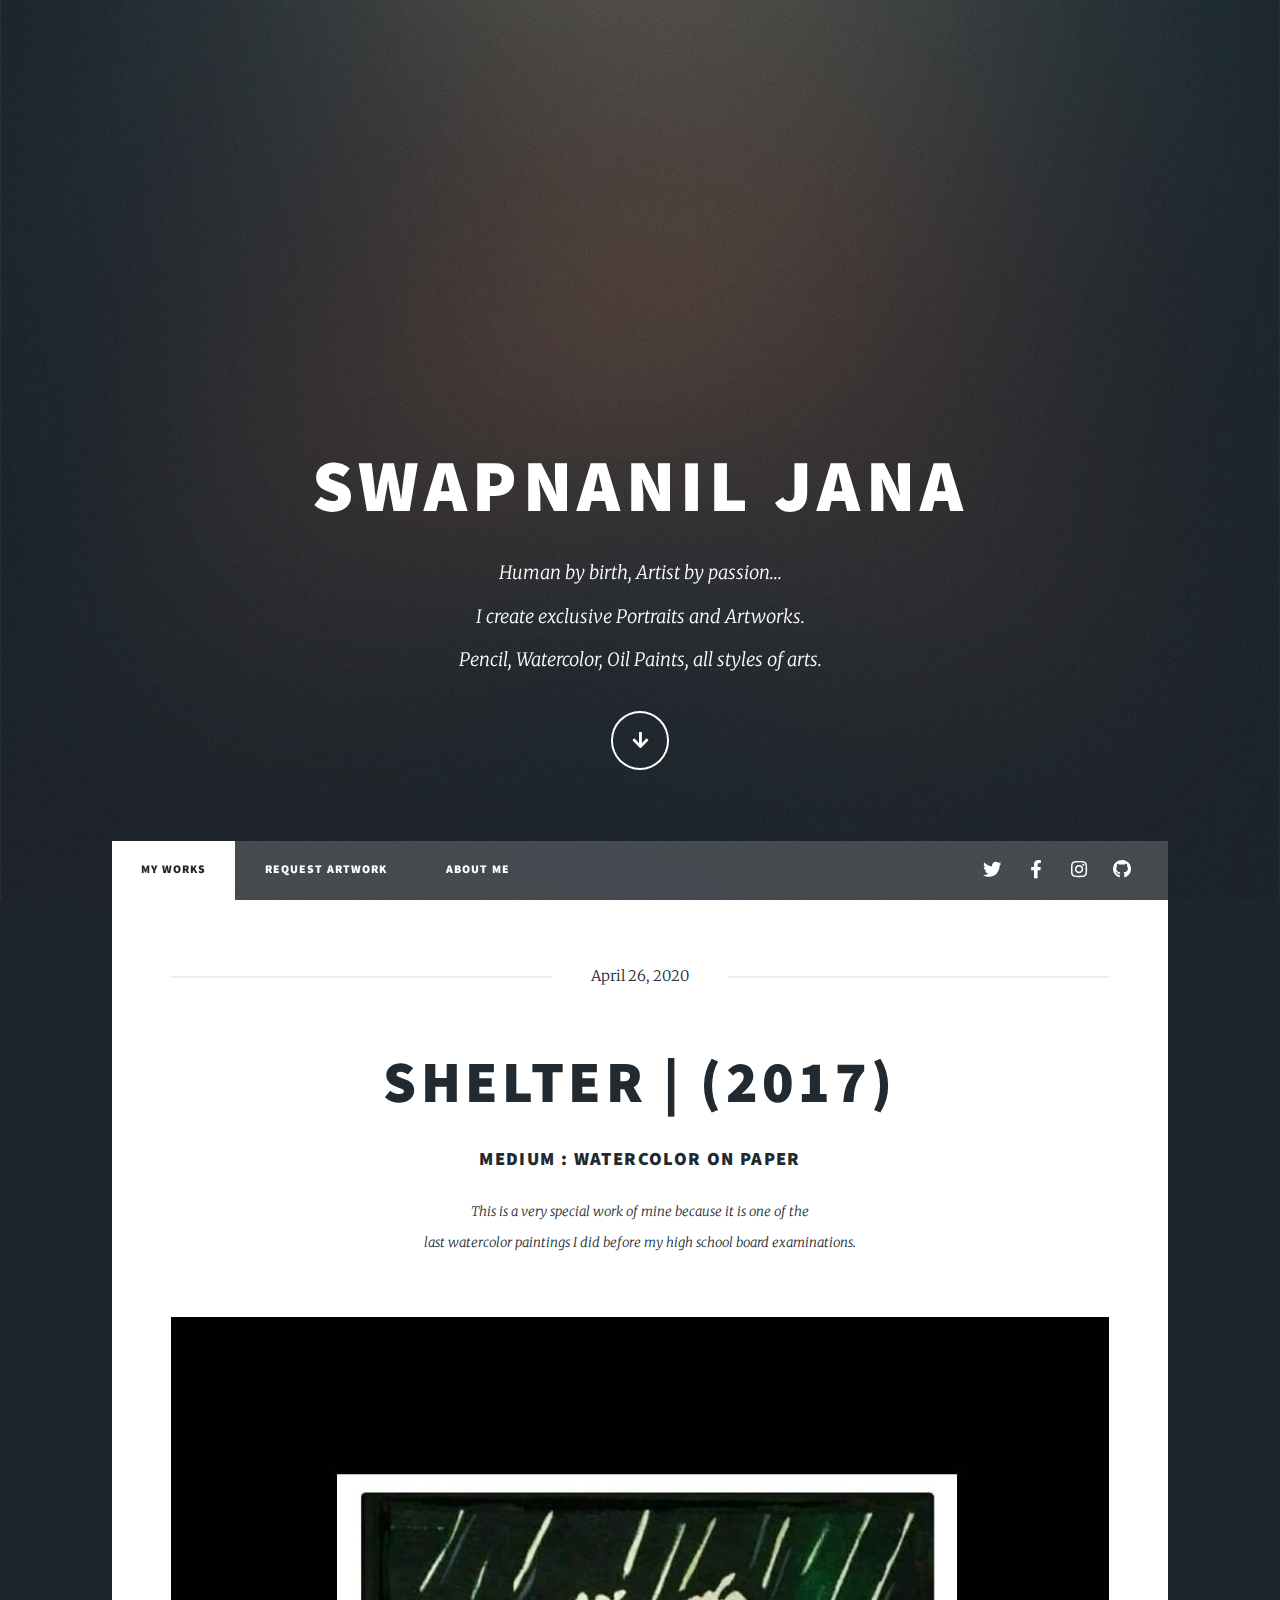
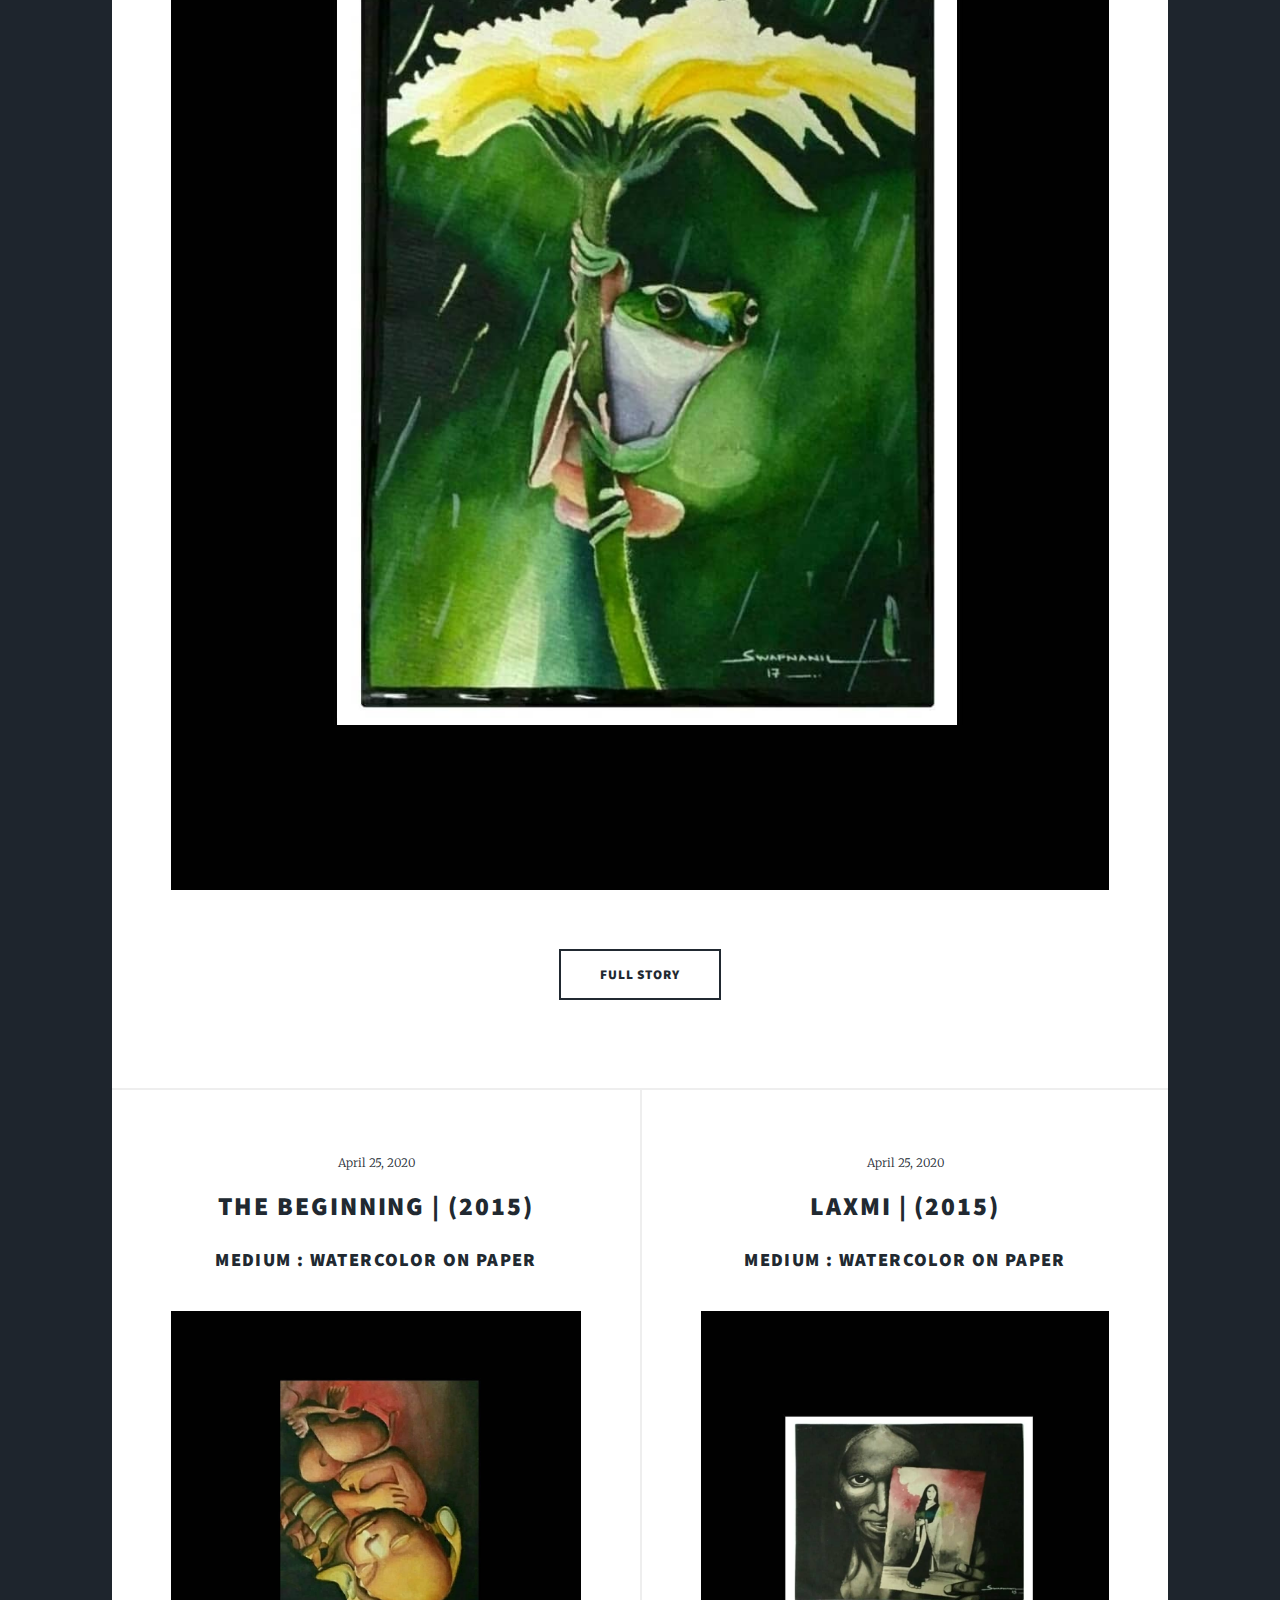
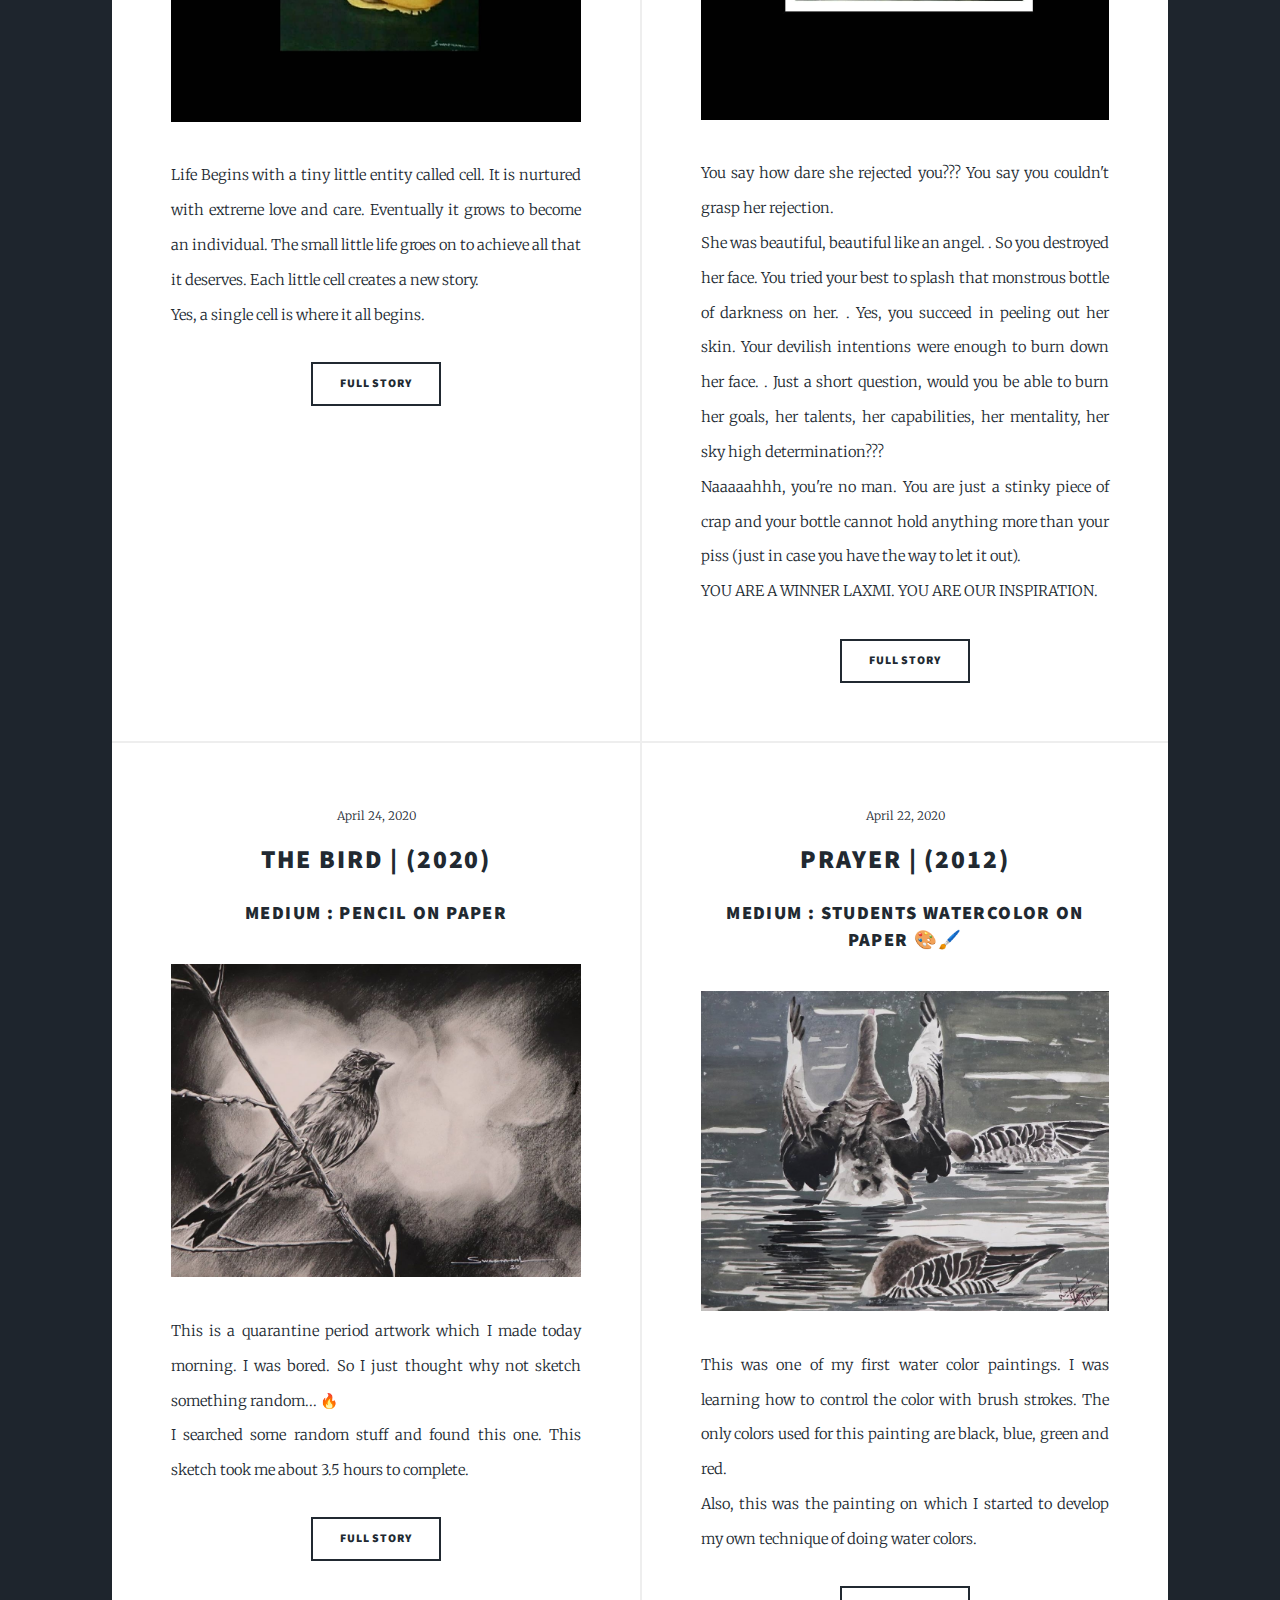
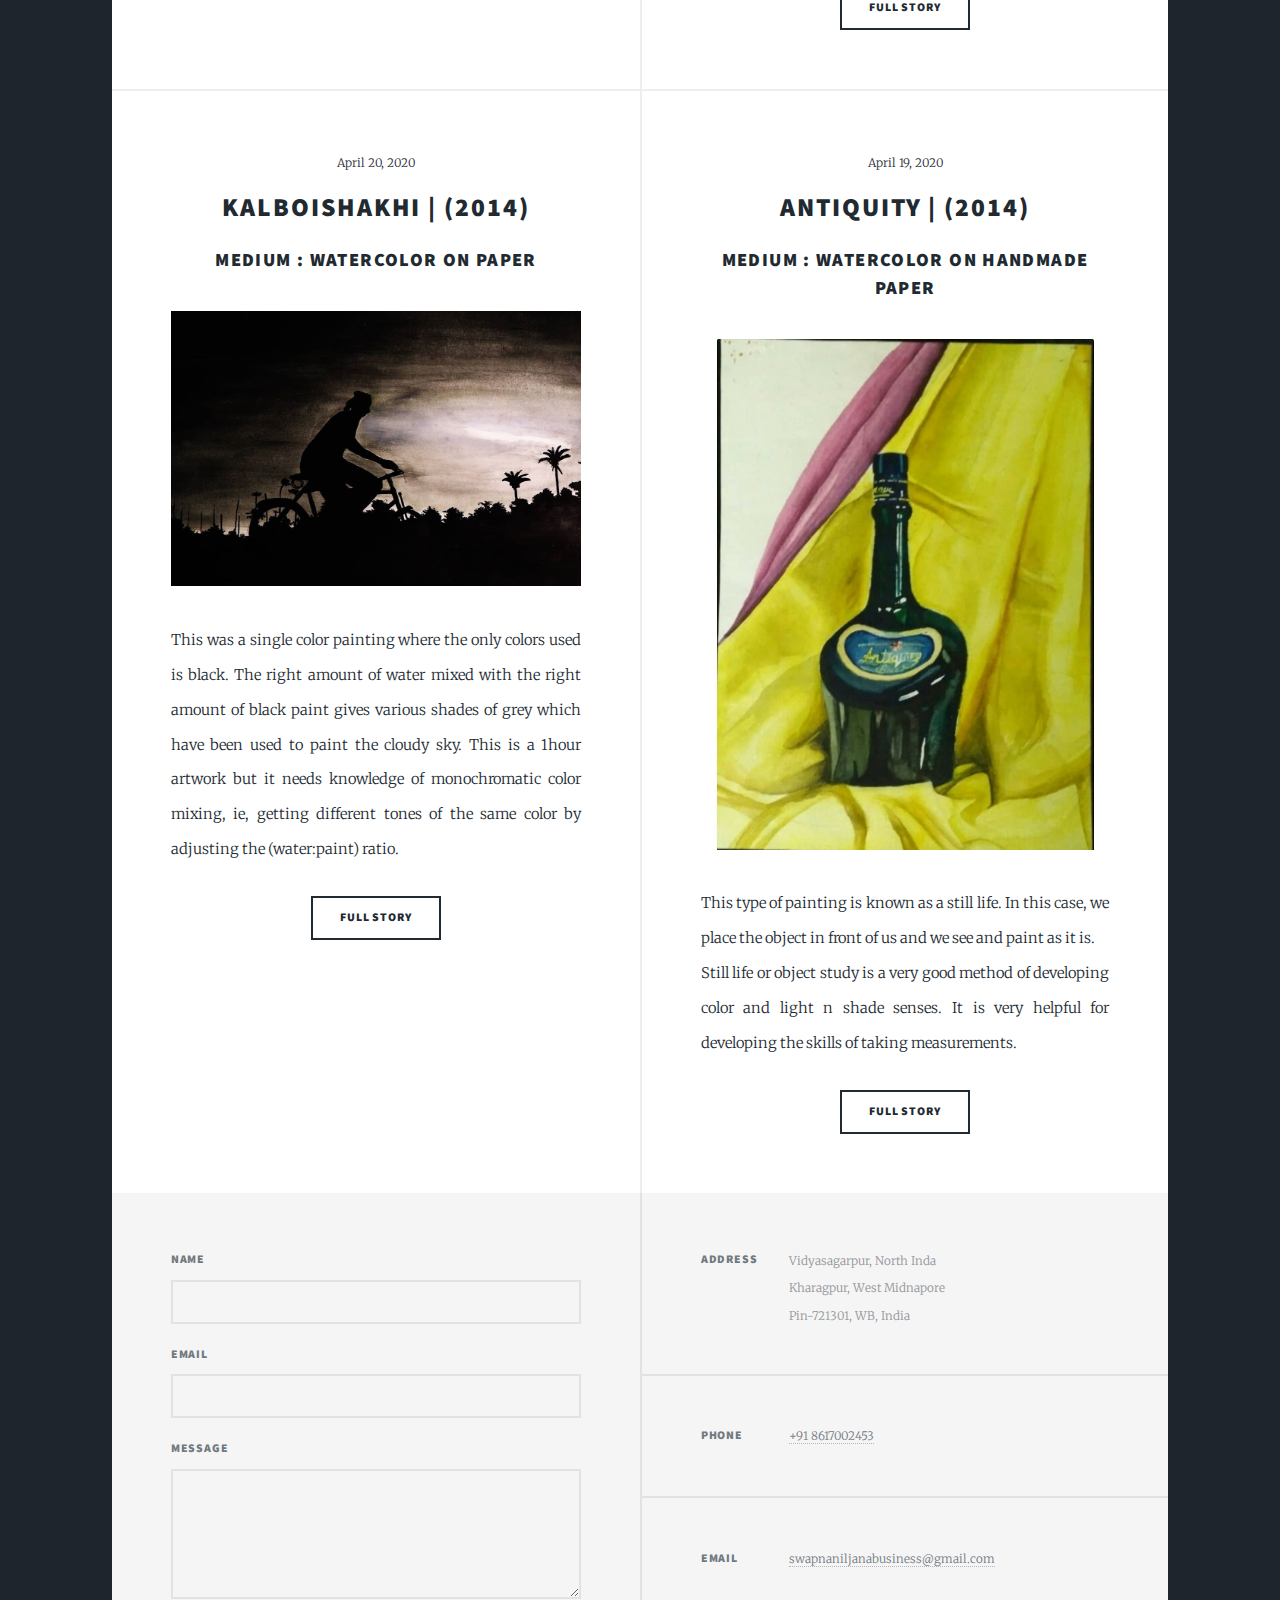
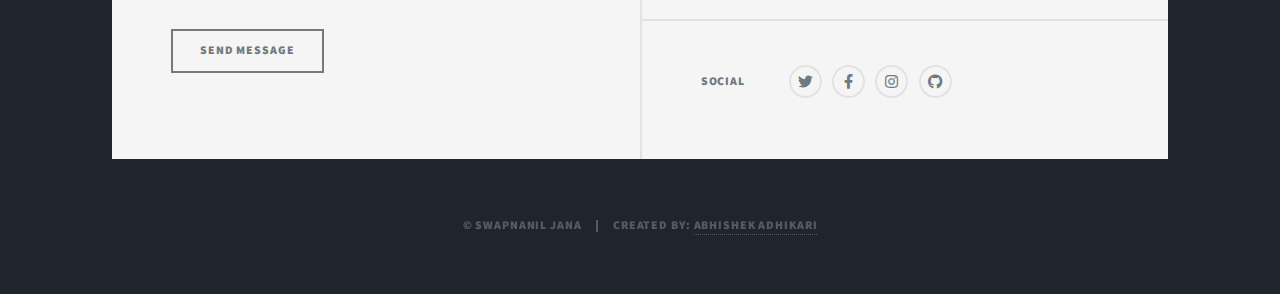
==== commit 2bef5597: "Posts ready" ====
--- a/index.html
+++ b/index.html
@@ -53,16 +53,14 @@
 						<!-- Featured Post -->
 							<article class="post featured">
 								<header class="major">
-									<span class="date">April 25, 2017</span>
-									<h2><a href="#">And this is a<br />
-									massive headline</a></h2>
-									<p>Aenean ornare velit lacus varius enim ullamcorper proin aliquam<br />
-									facilisis ante sed etiam magna interdum congue. Lorem ipsum dolor<br />
-									amet nullam sed etiam veroeros.</p>
+									<span class="date">April 26, 2020</span>
+									<h2><a href="#">SHELTER | (2017)</a></h2>
+                                    <h3>Medium : Watercolor on paper</h3>
+									<p>This is a very special work of mine because it is one of the <br>last watercolor paintings I did before my high school board examinations.</p>
 								</header>
-								<a href="#" class="image main"><img src="arts/000.jpg" alt="" /></a>
+								<a href="#" class="image main"><img src="arts/0000.jpg" alt="" /></a>
 								<ul class="actions special">
-									<li><a href="#" class="button large">Full Story</a></li>
+									<li><a href="https://www.instagram.com/p/B_cscE8JV7J/" target="_blank" class="button large">Full Story</a></li>
 								</ul>
 							</article>
 
@@ -70,74 +68,77 @@
 							<section class="posts">
 								<article>
 									<header>
-										<span class="date">April 24, 2017</span>
-										<h2><a href="#">Sed magna<br />
-										ipsum faucibus</a></h2>
-									</header>
-									<a href="#" class="image fit"><img src="arts/001.jpg" alt="" /></a>
-									<p>Donec eget ex magna. Interdum et malesuada fames ac ante ipsum primis in faucibus. Pellentesque venenatis dolor imperdiet dolor mattis sagittis magna etiam.</p>
-									<ul class="actions special">
-										<li><a href="#" class="button">Full Story</a></li>
-									</ul>
-								</article>
-								<article>
-									<header>
-										<span class="date">April 22, 2017</span>
-										<h2><a href="#">Primis eget<br />
-										imperdiet lorem</a></h2>
-									</header>
-									<a href="#" class="image fit"><img src="arts/002.jpg" alt="" /></a>
-									<p>Donec eget ex magna. Interdum et malesuada fames ac ante ipsum primis in faucibus. Pellentesque venenatis dolor imperdiet dolor mattis sagittis magna etiam.</p>
-									<ul class="actions special">
-										<li><a href="#" class="button">Full Story</a></li>
-									</ul>
-								</article>
-								<article>
-									<header>
-										<span class="date">April 18, 2017</span>
-										<h2><a href="#">Ante mattis<br />
-										interdum dolor</a></h2>
-									</header>
-									<a href="#" class="image fit"><img src="arts/003.jpg" alt="" /></a>
-									<p>Donec eget ex magna. Interdum et malesuada fames ac ante ipsum primis in faucibus. Pellentesque venenatis dolor imperdiet dolor mattis sagittis magna etiam.</p>
-									<ul class="actions special">
-										<li><a href="#" class="button">Full Story</a></li>
-									</ul>
-								</article>
-								<article>
-									<header>
-										<span class="date">April 14, 2017</span>
-										<h2><a href="#">Tempus sed<br />
-										nulla imperdiet</a></h2>
-									</header>
-									<a href="#" class="image fit"><img src="arts/004.jpg" alt="" /></a>
-									<p>Donec eget ex magna. Interdum et malesuada fames ac ante ipsum primis in faucibus. Pellentesque venenatis dolor imperdiet dolor mattis sagittis magna etiam.</p>
-									<ul class="actions special">
-										<li><a href="#" class="button">Full Story</a></li>
-									</ul>
-								</article>
-								<article>
-									<header>
-										<span class="date">April 11, 2017</span>
-										<h2><a href="#">Odio magna<br />
-										sed consectetur</a></h2>
-									</header>
-									<a href="#" class="image fit"><img src="arts/005.jpg" alt="" /></a>
-									<p>Donec eget ex magna. Interdum et malesuada fames ac ante ipsum primis in faucibus. Pellentesque venenatis dolor imperdiet dolor mattis sagittis magna etiam.</p>
-									<ul class="actions special">
-										<li><a href="#" class="button">Full Story</a></li>
-									</ul>
-								</article>
-								<article>
-									<header>
-										<span class="date">April 7, 2017</span>
-										<h2><a href="#">Augue lorem<br />
-										primis vestibulum</a></h2>
-									</header>
-									<a href="#" class="image fit"><img src="arts/006.jpg" alt="" /></a>
-									<p>Donec eget ex magna. Interdum et malesuada fames ac ante ipsum primis in faucibus. Pellentesque venenatis dolor imperdiet dolor mattis sagittis magna etiam.</p>
-									<ul class="actions special">
-										<li><a href="#" class="button">Full Story</a></li>
+										<span class="date">April 25, 2020</span>
+										<h2><a href="#">The Beginning | (2015)</a></h2>
+                                        <h3>Medium : Watercolor on paper</h3>
+									</header>
+									<a href="#" class="image fit"><img src="arts/0001.jpg" alt="" /></a>
+									<p>Life Begins with a tiny little entity called cell. It is nurtured with extreme love and care. Eventually it grows to become an individual. The small little life groes on to achieve all that it deserves. Each little cell creates a new story.<br>Yes, a single cell is where it all begins.</p>
+									<ul class="actions special">
+										<li><a href="https://www.instagram.com/p/B_Z8hZkJgJU/" target="_blank" class="button">Full Story</a></li>
+									</ul>
+								</article>
+								<article>
+									<header>
+										<span class="date">April 25, 2020</span>
+										<h2><a href="#">LAXMI | (2015)</a></h2>
+                                        <h3>Medium : Watercolor on paper</h3>
+									</header>
+									<a href="#" class="image fit"><img src="arts/0002.jpg" alt="" /></a>
+									<p>You say how dare she rejected you??? You say you couldn't grasp her rejection.<br>She was beautiful, beautiful like an angel. .
+So you destroyed her face. You tried your best to splash that monstrous bottle of darkness on her. .
+Yes, you succeed in peeling out her skin. Your devilish intentions were enough to burn down her face. .
+Just a short question, would you be able to burn her goals, her talents, her capabilities, her mentality, her sky high determination???<br>Naaaaahhh, you're no man. You are just a stinky piece of crap and your bottle cannot hold anything more than your piss (just in case you have the way to let it out).<br>YOU ARE A WINNER LAXMI. YOU ARE OUR INSPIRATION.</p>
+									<ul class="actions special">
+										<li><a href="https://www.instagram.com/p/B_ZQN3upM4x/" target="_blank" class="button">Full Story</a></li>
+									</ul>
+								</article>
+								<article>
+									<header>
+										<span class="date">April 24, 2020</span>
+										<h2><a href="#">The Bird | (2020)</a></h2>
+                                        <h3>Medium : Pencil on paper</h3>
+									</header>
+									<a href="#" class="image fit"><img src="arts/0003.jpg" alt="" /></a>
+									<p>This is a quarantine period artwork which I made today morning. I was bored. So I just thought why not sketch something random... 🔥<br>I searched some random stuff and found this one. This sketch took me about 3.5 hours to complete.</p>
+									<ul class="actions special">
+										<li><a href="https://www.instagram.com/p/B_XCfltnLvj/" target="_blank" class="button">Full Story</a></li>
+									</ul>
+								</article>
+								<article>
+									<header>
+										<span class="date">April 22, 2020</span>
+										<h2><a href="#">Prayer | (2012)</a></h2>
+                                        <h3>Medium : Students Watercolor on paper 🎨🖌️</h3>
+									</header>
+									<a href="#" class="image fit"><img src="arts/0004.jpg" alt="" /></a>
+									<p>This was one of my first water color paintings. I was learning how to control the color with brush strokes. The only colors used for this painting are black, blue, green and red. <br>Also, this was the painting on which I started to develop my own technique of doing water colors.</p>
+									<ul class="actions special">
+										<li><a href="https://www.instagram.com/p/B_Rj4iKHbE2/" target="_blank" class="button">Full Story</a></li>
+									</ul>
+								</article>
+								<article>
+									<header>
+										<span class="date">April 20, 2020</span>
+										<h2><a href="#">Kalboishakhi | (2014)</a></h2>
+                                        <h3>Medium : Watercolor on paper</h3>
+									</header>
+									<a href="#" class="image fit"><img src="arts/0005.jpg" alt="" /></a>
+									<p>This was a single color painting where the only colors used is black. The right amount of water mixed with the right amount of black paint gives various shades of grey which have been used to paint the cloudy sky. This is a 1hour artwork but it needs knowledge of monochromatic color mixing, ie, getting different tones of the same color by adjusting the (water:paint) ratio.</p>
+									<ul class="actions special">
+										<li><a href="https://www.instagram.com/p/B_NIbAdJOVD/" target="_blank" class="button">Full Story</a></li>
+									</ul>
+								</article>
+								<article>
+									<header>
+										<span class="date">April 19, 2020</span>
+										<h2><a href="#">ANTIQUITY | (2014)</a></h2>
+                                        <h3>Medium : Watercolor on handmade paper</h3>
+									</header>
+									<a href="#" class="image fit"><img src="arts/0006.jpg" alt="" /></a>
+									<p>This type of painting is known as a still life. In this case, we place the object in front of us and we see and paint as it is. <br>Still life or object study is a very good method of developing color and light n shade senses. It is very helpful for developing the skills of taking measurements.</p>
+									<ul class="actions special">
+										<li><a href="https://www.instagram.com/p/B_Ky_kpJ06a/" target="_blank" class="button">Full Story</a></li>
 									</ul>
 								</article>
 							</section>
@@ -163,7 +164,7 @@
 				<!-- Footer -->
 					<footer id="footer">
 						<section>
-							<form method="post" action="#">
+							<form method="post" action="mailto:swapnaniljanabusiness@gmail.com?Subject=Contact%20Mail" enctype="text/plain">
 								<div class="fields">
 									<div class="field">
 										<label for="name">Name</label>
@@ -186,24 +187,23 @@
 						<section class="split contact">
 							<section class="alt">
 								<h3>Address</h3>
-								<p>1234 Somewhere Road #87257<br />
-								Nashville, TN 00000-0000</p>
+								<p>Vidyasagarpur, North Inda<br>Kharagpur, West Midnapore<br>Pin-721301, WB, India</p>
 							</section>
 							<section>
 								<h3>Phone</h3>
-								<p><a href="#">(000) 000-0000</a></p>
+								<p><a href="#">+91 8617002453</a></p>
 							</section>
 							<section>
 								<h3>Email</h3>
-								<p><a href="#">info@untitled.tld</a></p>
+								<p><a href="mailto: swapnaniljanabusiness@gmail.com">swapnaniljanabusiness@gmail.com</a></p>
 							</section>
 							<section>
 								<h3>Social</h3>
 								<ul class="icons alt">
 									<li><a href="#" class="icon brands alt fa-twitter"><span class="label">Twitter</span></a></li>
 									<li><a href="#" class="icon brands alt fa-facebook-f"><span class="label">Facebook</span></a></li>
-									<li><a href="#" class="icon brands alt fa-instagram"><span class="label">Instagram</span></a></li>
-									<li><a href="#" class="icon brands alt fa-github"><span class="label">GitHub</span></a></li>
+									<li><a href="https://www.instagram.com/art.o.swap/" class="icon brands alt fa-instagram"><span class="label">Instagram</span></a></li>
+									<li><a href="https://github.com/swapnaniljana" class="icon brands alt fa-github"><span class="label">GitHub</span></a></li>
 								</ul>
 							</section>
 						</section>
@@ -211,7 +211,7 @@
 
 				<!-- Copyright -->
 					<div id="copyright">
-						<ul><li>&copy; Untitled</li><li>Design: <a href="https://html5up.net">HTML5 UP</a></li></ul>
+						<ul><li>&copy; Swapnanil Jana</li><li>Created By: <a href="https://abhishekadhikari23.github.io">Abhishek Adhikari</a></li></ul>
 					</div>
 
 			</div>
@@ -224,6 +224,11 @@
 			<script src="assets/js/breakpoints.min.js"></script>
 			<script src="assets/js/util.js"></script>
 			<script src="assets/js/main.js"></script>
+        <script>
+        $("body").on("contextmenu",function(e){
+            return false;
+            });
+        </script>
 
 	</body>
 </html>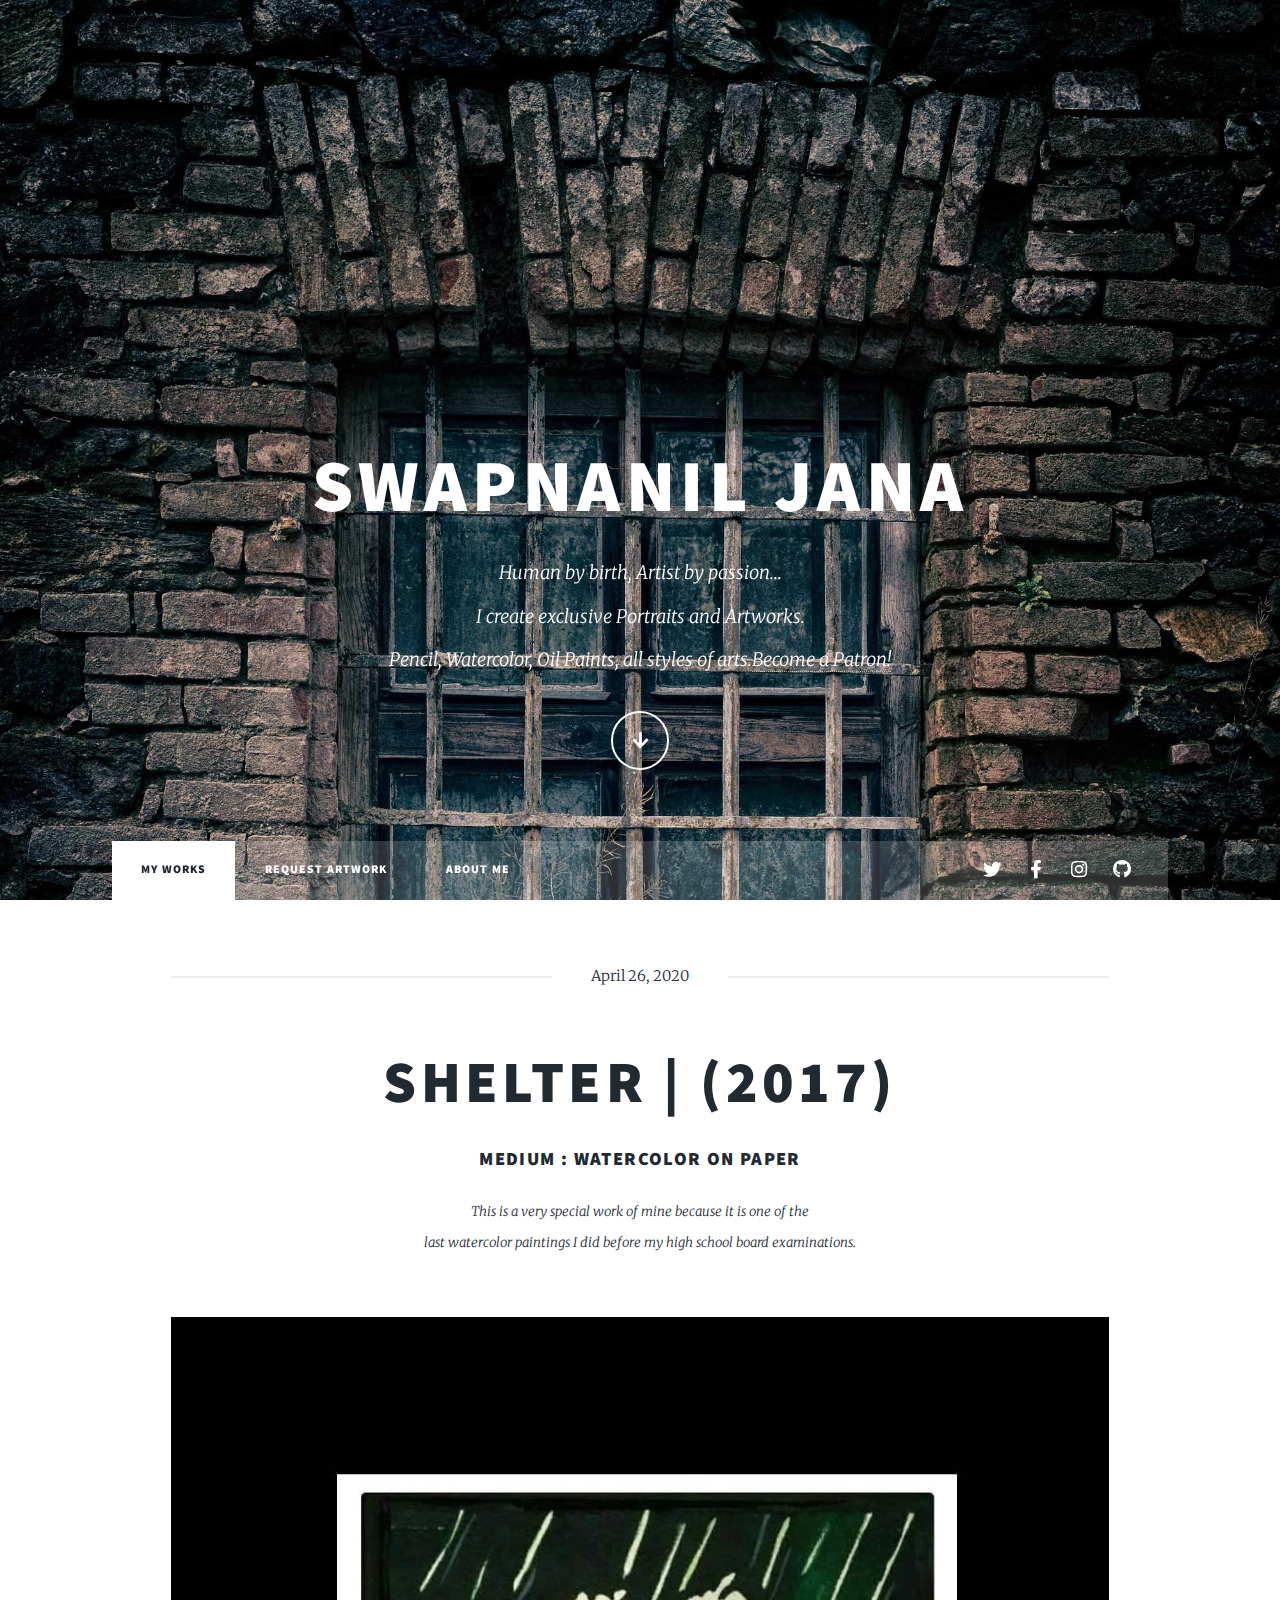
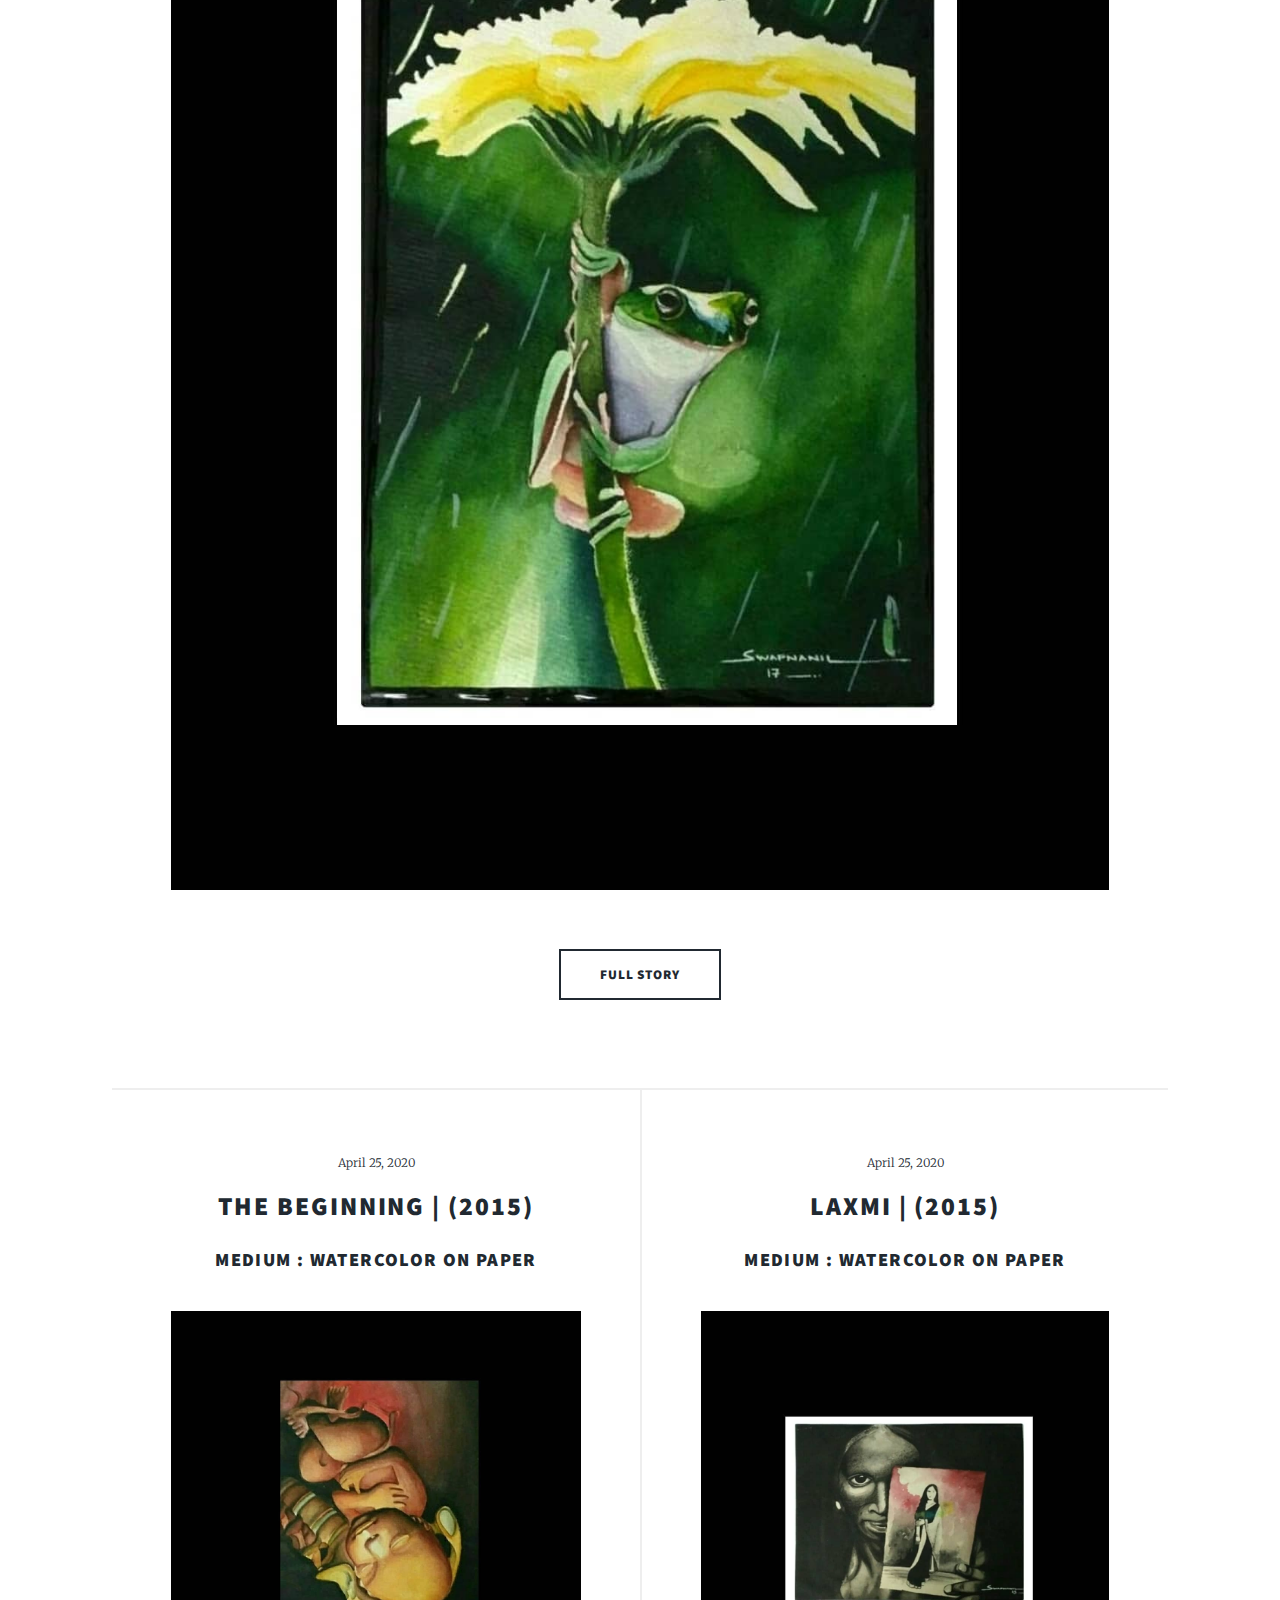
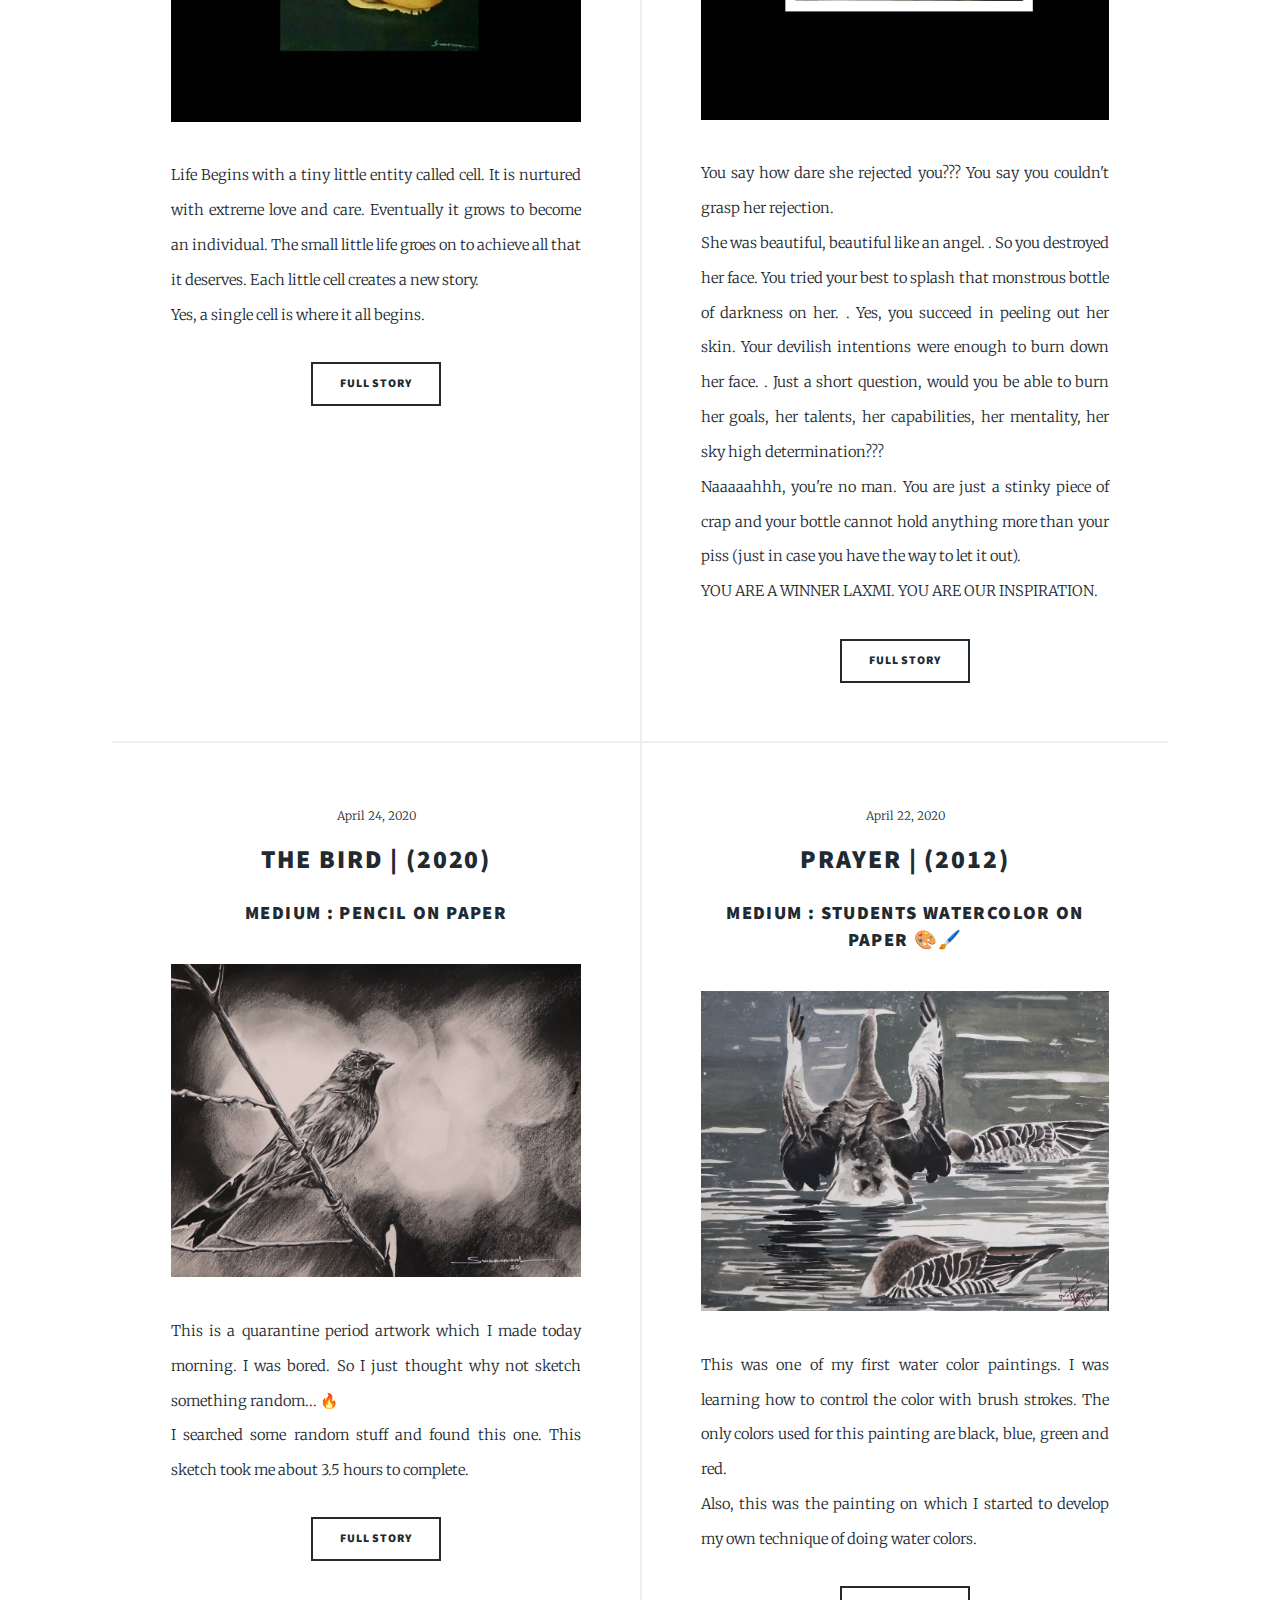
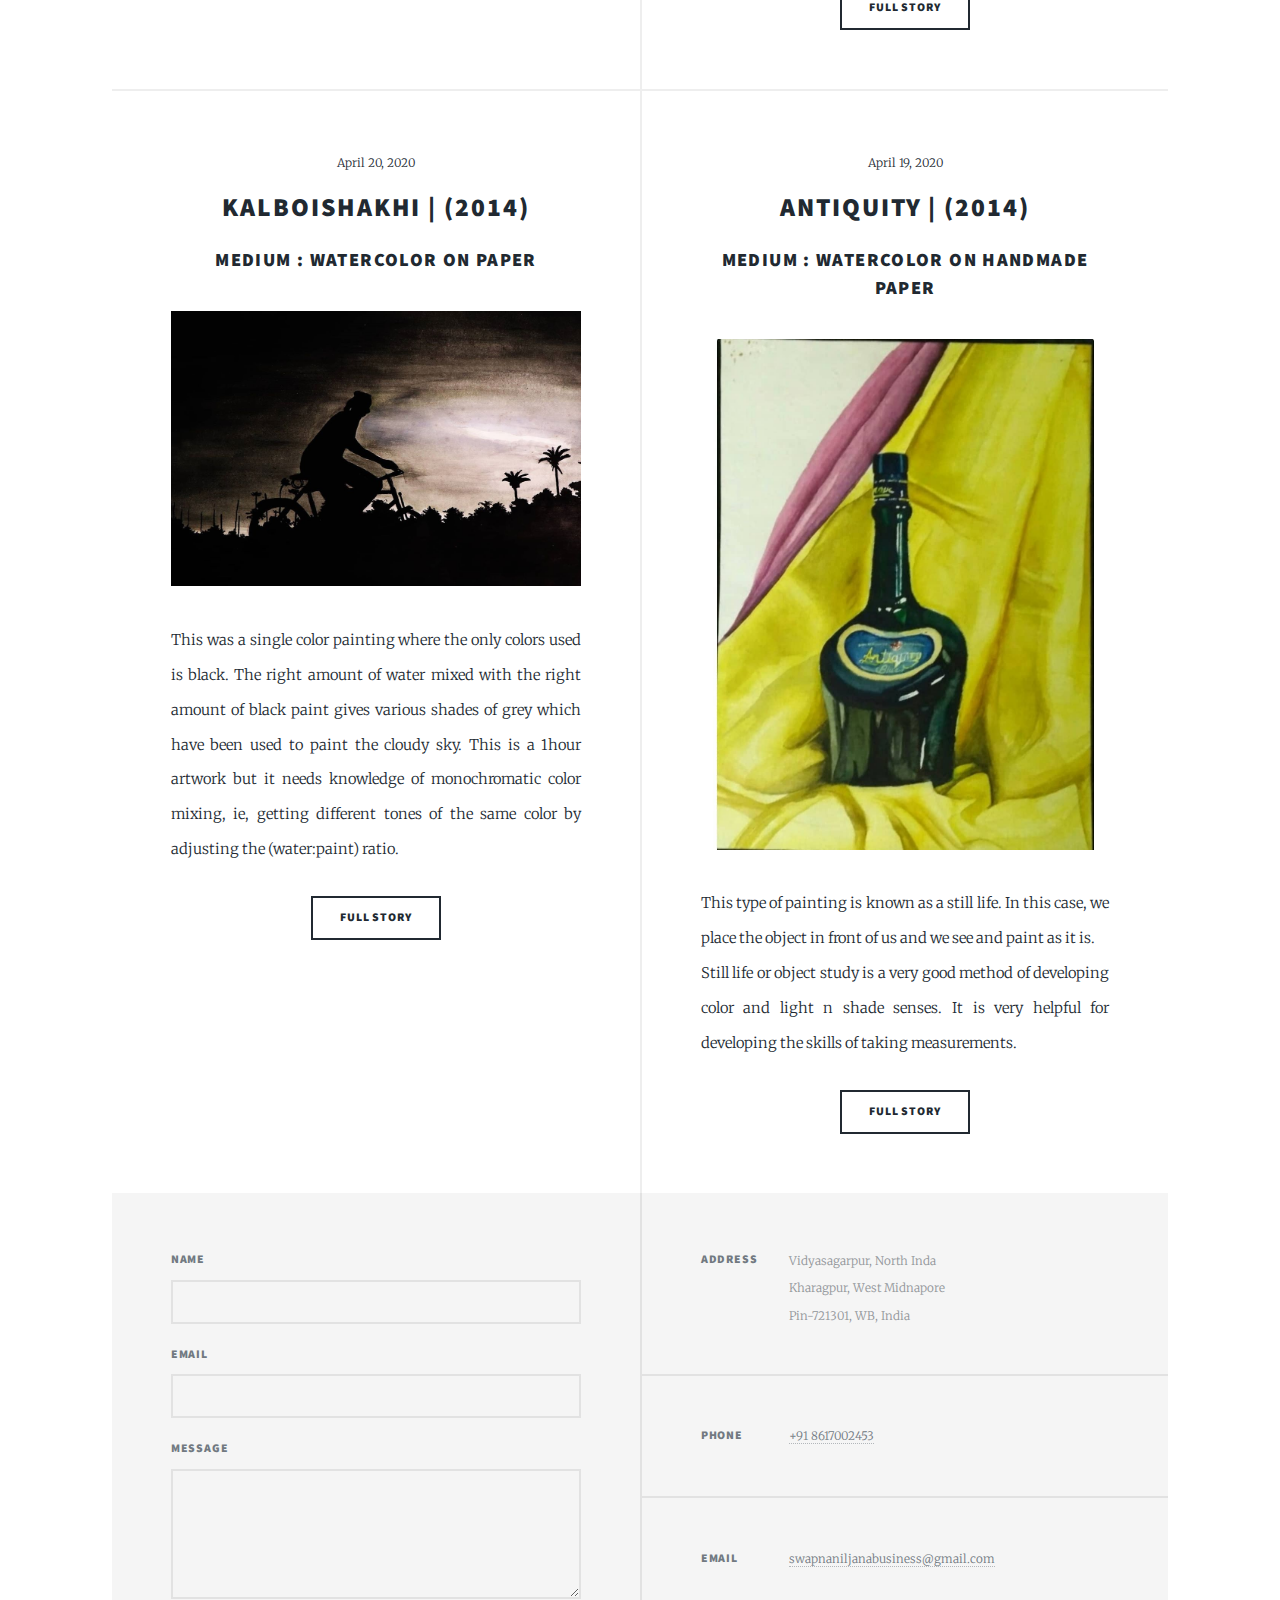
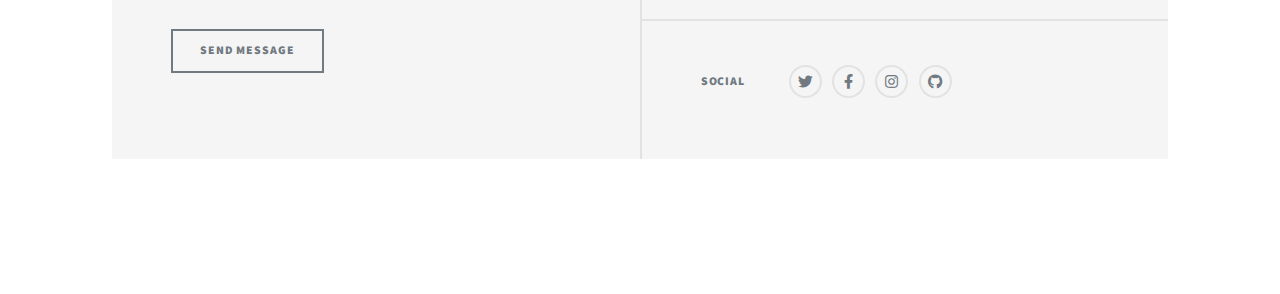
==== commit 7129ffee: "patreon link added" ====
--- a/index.html
+++ b/index.html
@@ -1,9 +1,5 @@
 <!DOCTYPE HTML>
-<!--
-	Massively by HTML5 UP
-	html5up.net | @ajlkn
-	Free for personal and commercial use under the CCA 3.0 license (html5up.net/license)
--->
+
 <html lang="en">
 	<head>
 		<title>Swapnanil Jana</title>
@@ -21,7 +17,7 @@
 					<div id="intro">
 						<h1>SWAPNANIL JANA</h1>
 						<p>Human by birth, Artist by passion...<br>I create exclusive Portraits and Artworks.
-                        <br>Pencil, Watercolor, Oil Paints, all styles of arts.</p>
+                        <br>Pencil, Watercolor, Oil Paints, all styles of arts.<a href="https://www.patreon.com/bePatron?u=34494728" data-patreon-widget-type="become-patron-button">Become a Patron!</a><script async src="https://c6.patreon.com/becomePatronButton.bundle.js"></script></p>
 						<ul class="actions">
 							<li><a href="#header" class="button icon solid solo fa-arrow-down scrolly">Continue</a></li>
 						</ul>
@@ -36,14 +32,14 @@
 					<nav id="nav">
 						<ul class="links">
 							<li class="active"><a href="index.html">My Works</a></li>
-							<li><a href="generic.html">Request Artwork</a></li>
-							<li><a href="elements.html">About Me</a></li>
+							<li><a href="request.html">Request Artwork</a></li>
+							<li><a href="about.html">About Me</a></li>
 						</ul>
 						<ul class="icons">
 							<li><a href="#" class="icon brands fa-twitter"><span class="label">Twitter</span></a></li>
 							<li><a href="#" class="icon brands fa-facebook-f"><span class="label">Facebook</span></a></li>
-							<li><a href="#" class="icon brands fa-instagram"><span class="label">Instagram</span></a></li>
-							<li><a href="#" class="icon brands fa-github"><span class="label">GitHub</span></a></li>
+							<li><a href="https://www.instagram.com/art.o.swap/" class="icon brands fa-instagram"><span class="label">Instagram</span></a></li>
+							<li><a href="https://github.com/swapnaniljana" class="icon brands fa-github"><span class="label">GitHub</span></a></li>
 						</ul>
 					</nav>
 
@@ -164,7 +160,7 @@
 				<!-- Footer -->
 					<footer id="footer">
 						<section>
-							<form method="post" action="mailto:swapnaniljanabusiness@gmail.com?Subject=Contact%20Mail" enctype="text/plain">
+							<form method="post" action="mailto:swapnaniljanabusiness@gmail.com?&Subject=Contact%20Mail" enctype="text/plain">
 								<div class="fields">
 									<div class="field">
 										<label for="name">Name</label>
--- a/assets/css/main.css
+++ b/assets/css/main.css
@@ -99,6 +99,7 @@
 	}
 
 	body {
+        background-image: url("back.jpg")
 		background-color: #1e252d;
 	}
 
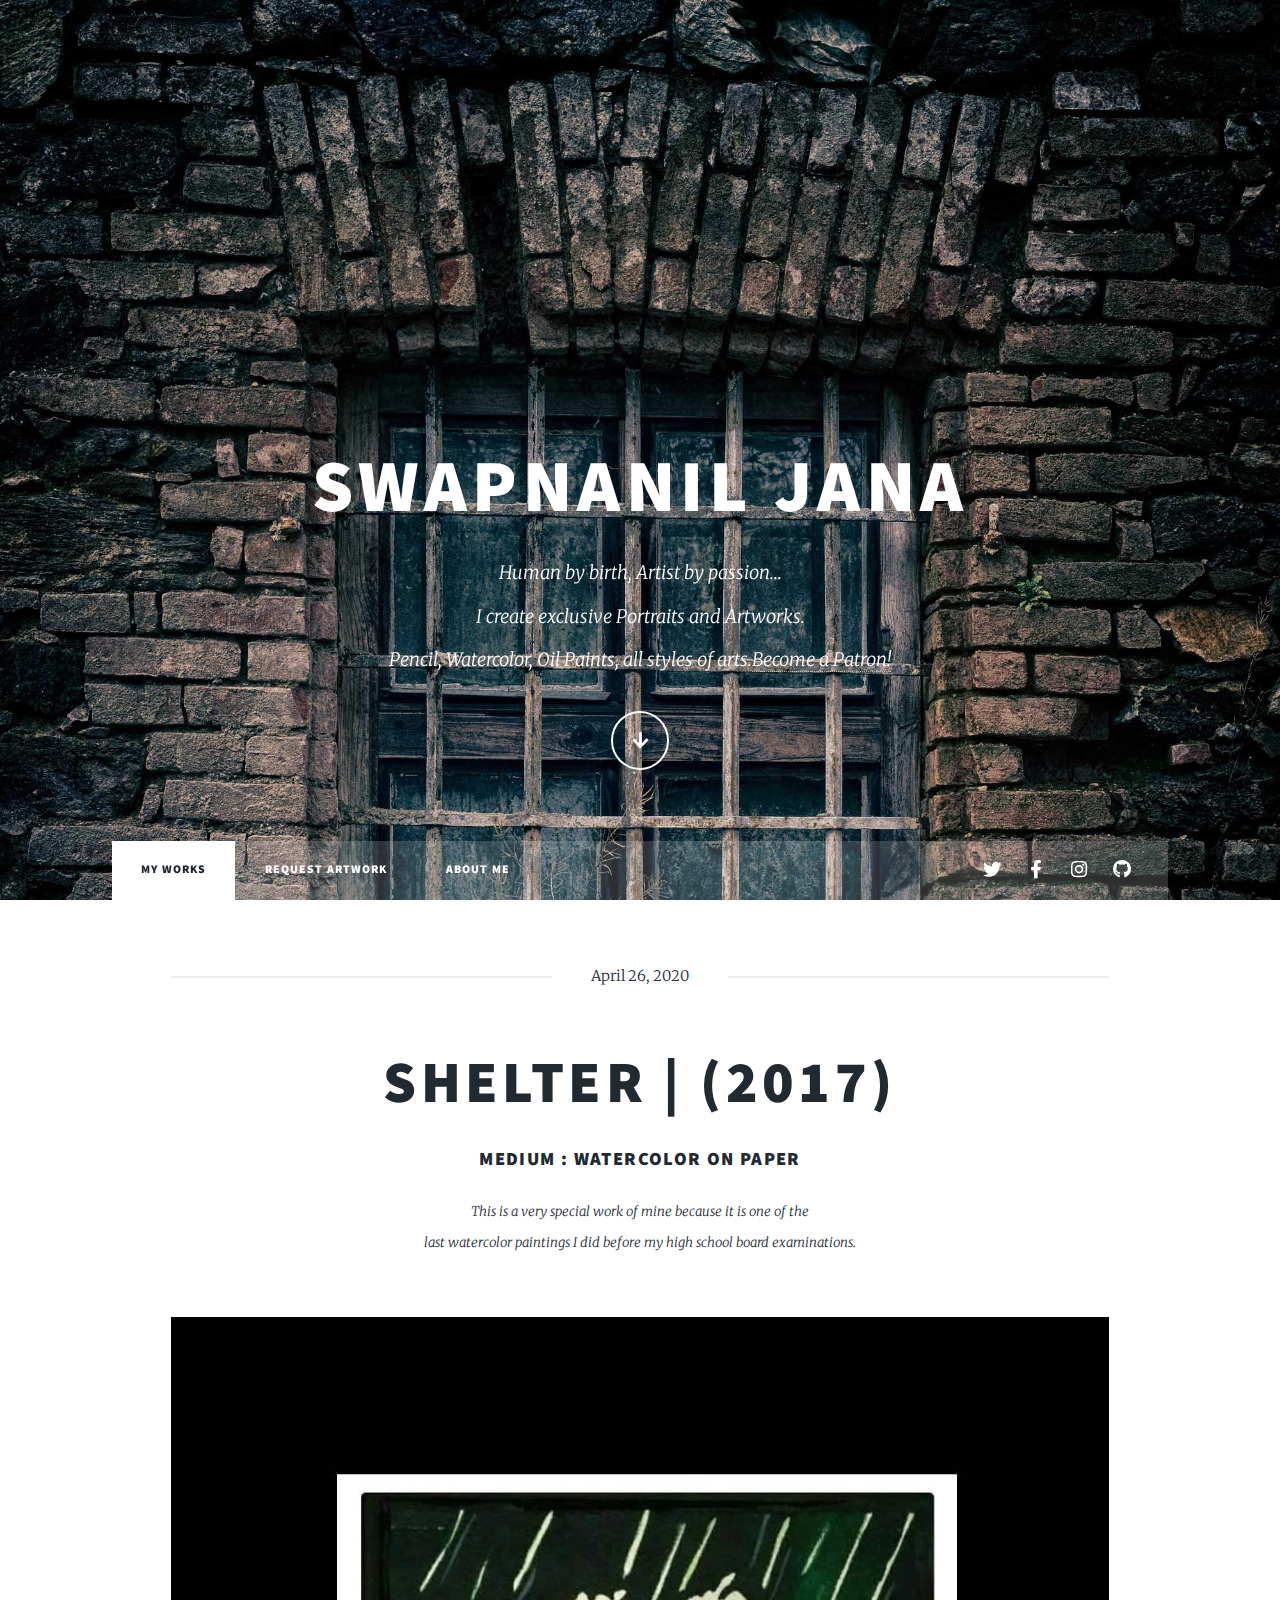
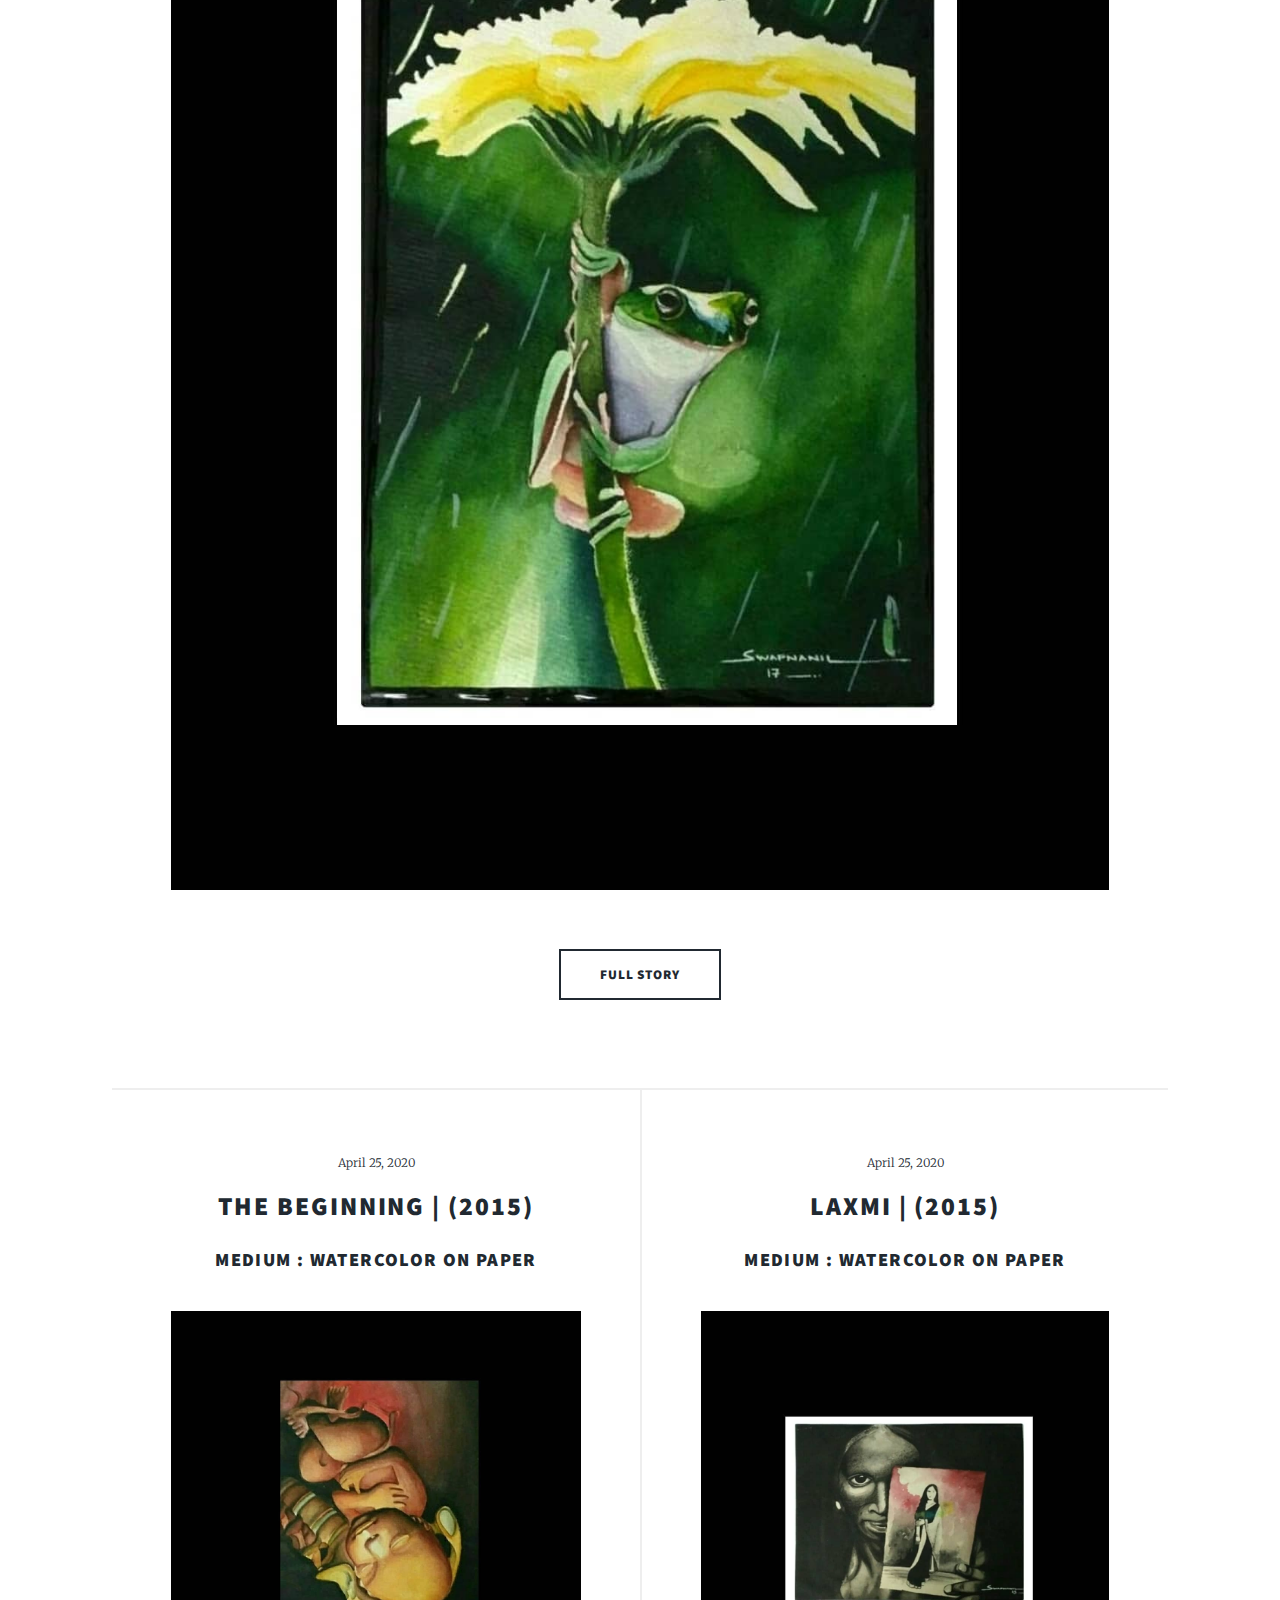
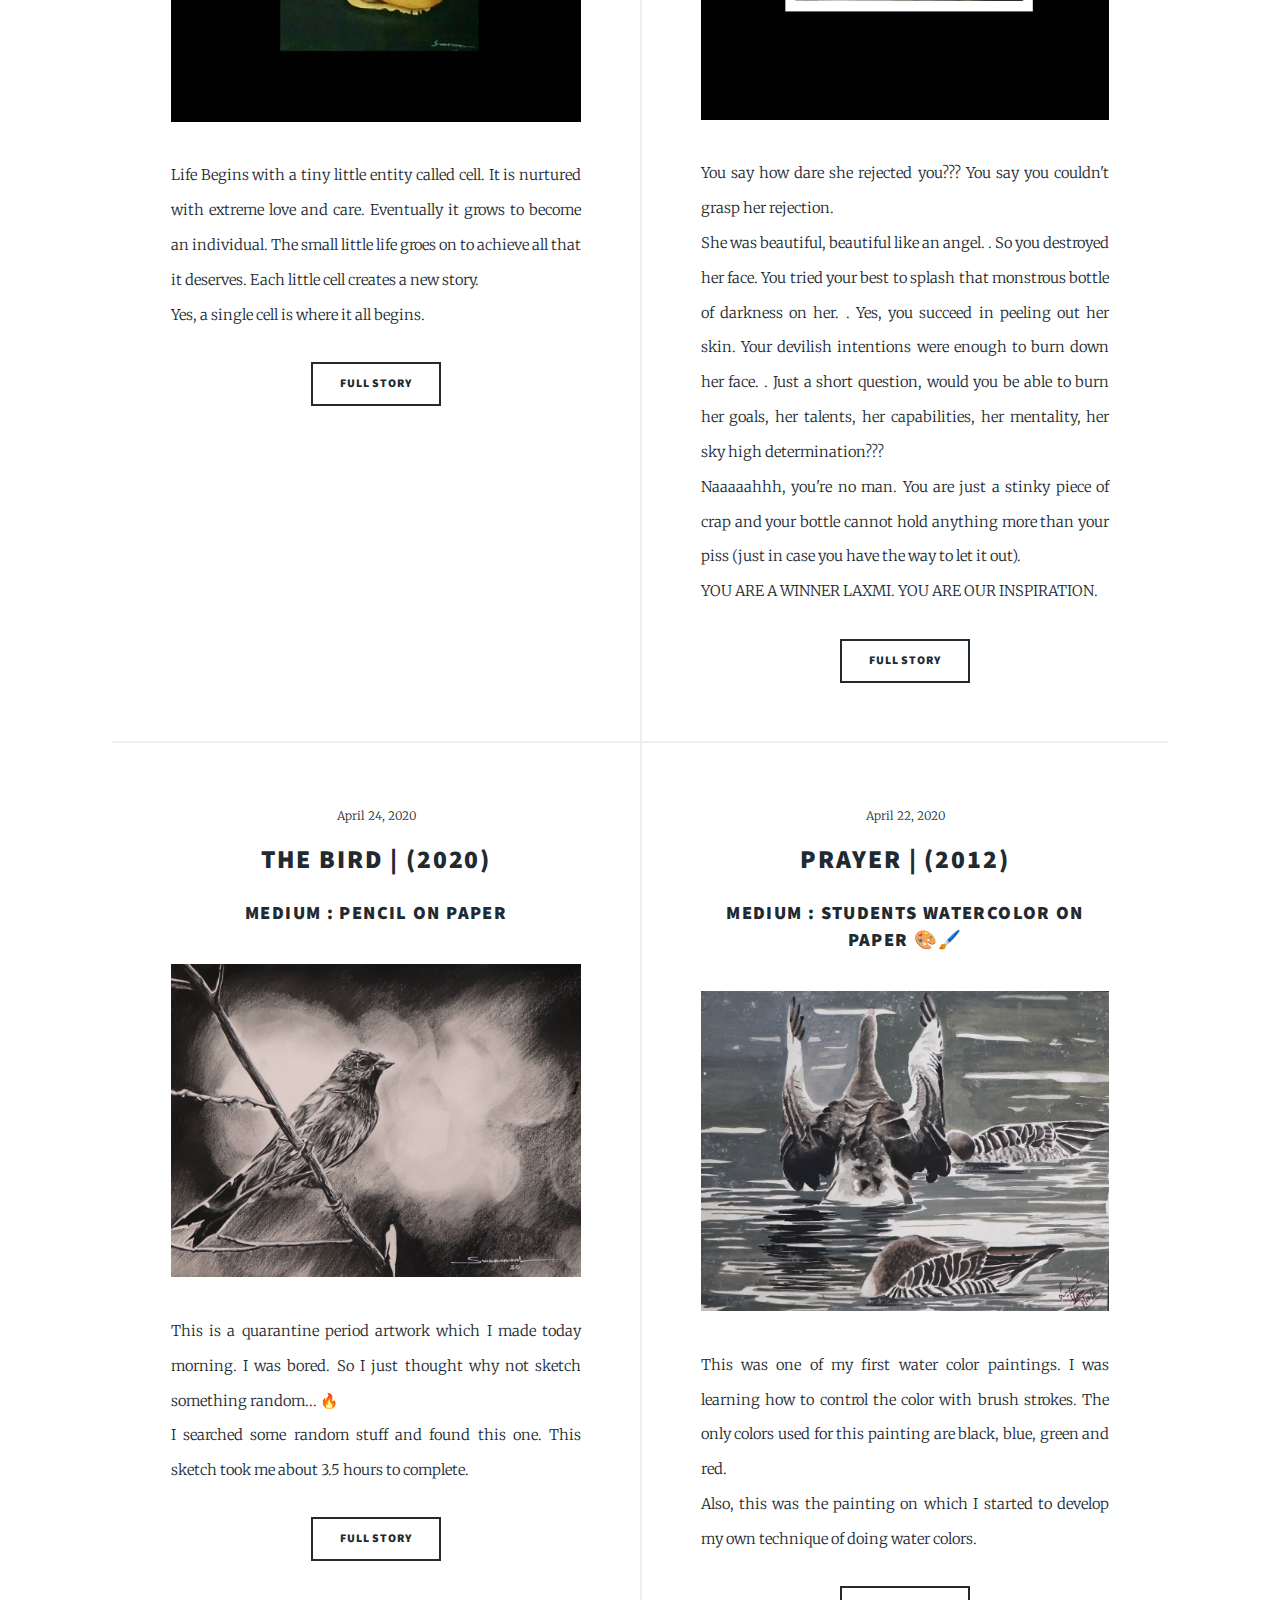
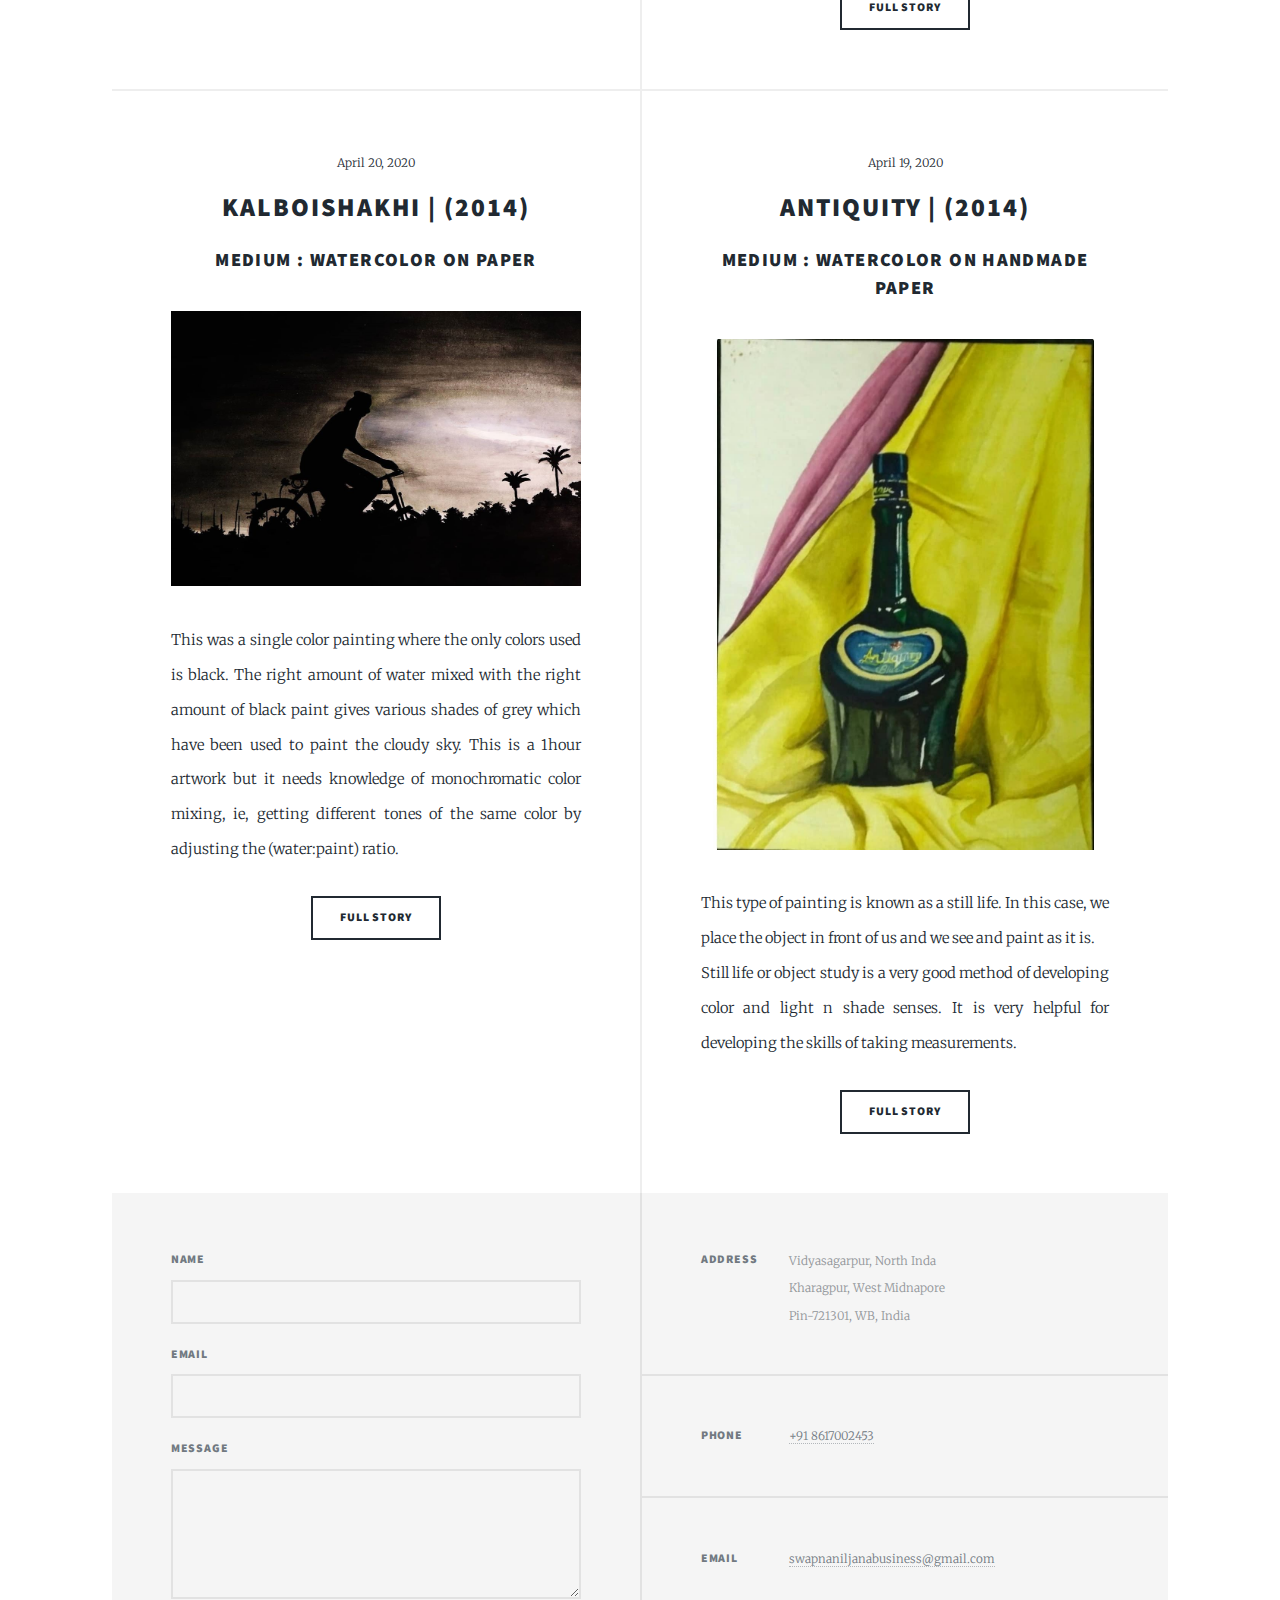
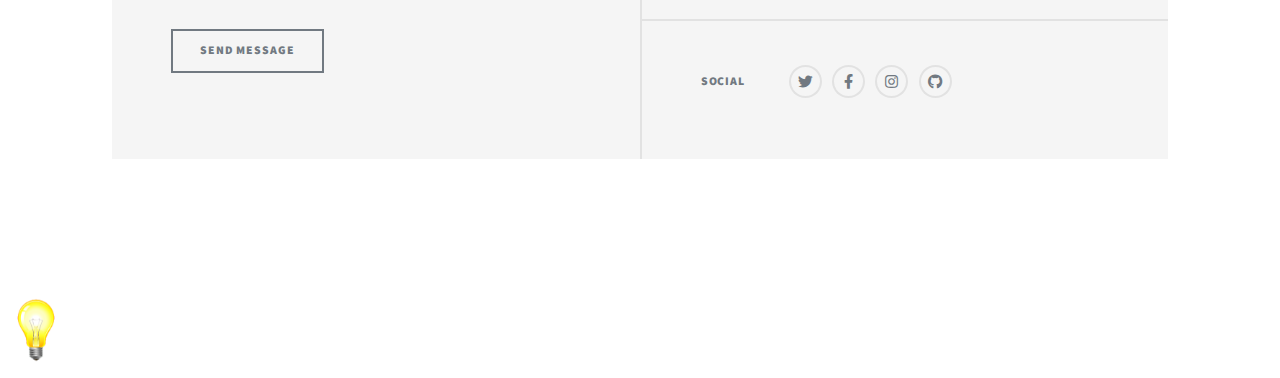
==== commit 28e41579: "dark mode done" ====
--- a/index.html
+++ b/index.html
@@ -5,7 +5,8 @@
 		<title>Swapnanil Jana</title>
 		<meta charset="utf-8" />
 		<meta name="viewport" content="width=device-width, initial-scale=1, user-scalable=no" />
-		<link rel="stylesheet" href="assets/css/main.css" />
+		<!--<link rel="stylesheet" href="assets/css/main.css" />-->
+        <link rel="stylesheet" id="stylesheet" type="text/css" href="assets/css/main.css"/>
 		<noscript><link rel="stylesheet" href="assets/css/noscript.css" /></noscript>
 	</head>
 	<body class="is-preload">
@@ -209,6 +210,7 @@
 					<div id="copyright">
 						<ul><li>&copy; Swapnanil Jana</li><li>Created By: <a href="https://abhishekadhikari23.github.io">Abhishek Adhikari</a></li></ul>
 					</div>
+                <img src="images/bulb1.png" height = "72px" id="fixedbutton" class="float" onclick="toggle()">
 
 			</div>
 
@@ -225,6 +227,27 @@
             return false;
             });
         </script>
-
+        <!--<script>
+            function myFunction() {
+                var element = document.getElementById("wrapper");
+                element.classList.toggle("bg-dark");
+                element.getch
+                }
+
+        </script>-->
+        <script>
+            function toggle(){
+                console.log(document.getElementById('stylesheet').getAttribute("href"));
+                var stylesheet = document.getElementById('stylesheet');
+                if(stylesheet.getAttribute("href")=='assets/css/main.css')
+                    {
+                        stylesheet.href='assets/css/main-dark.css';
+                    }
+                else if(stylesheet.getAttribute("href")=='assets/css/main-dark.css'){
+                    stylesheet.setAttribute('href', 'assets/css/main.css');
+                }
+            }
+        </script>
+        
 	</body>
 </html>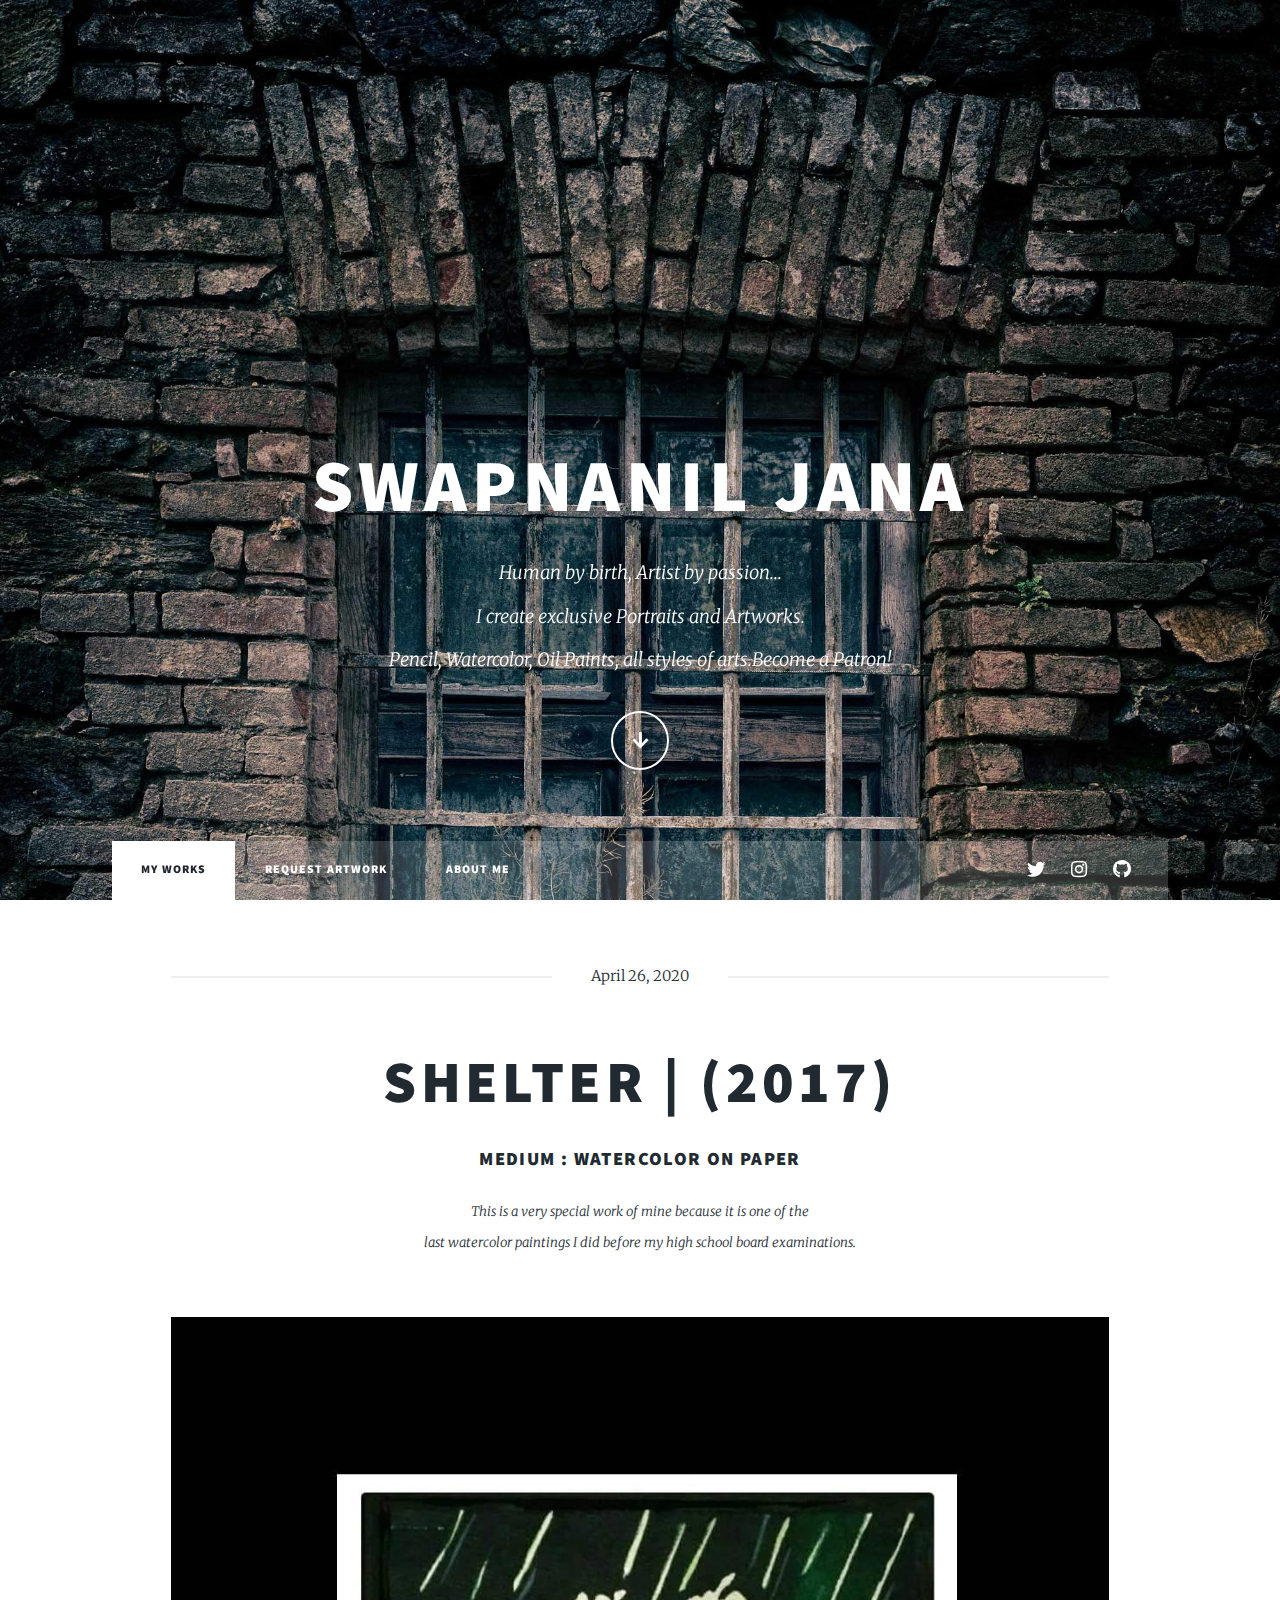
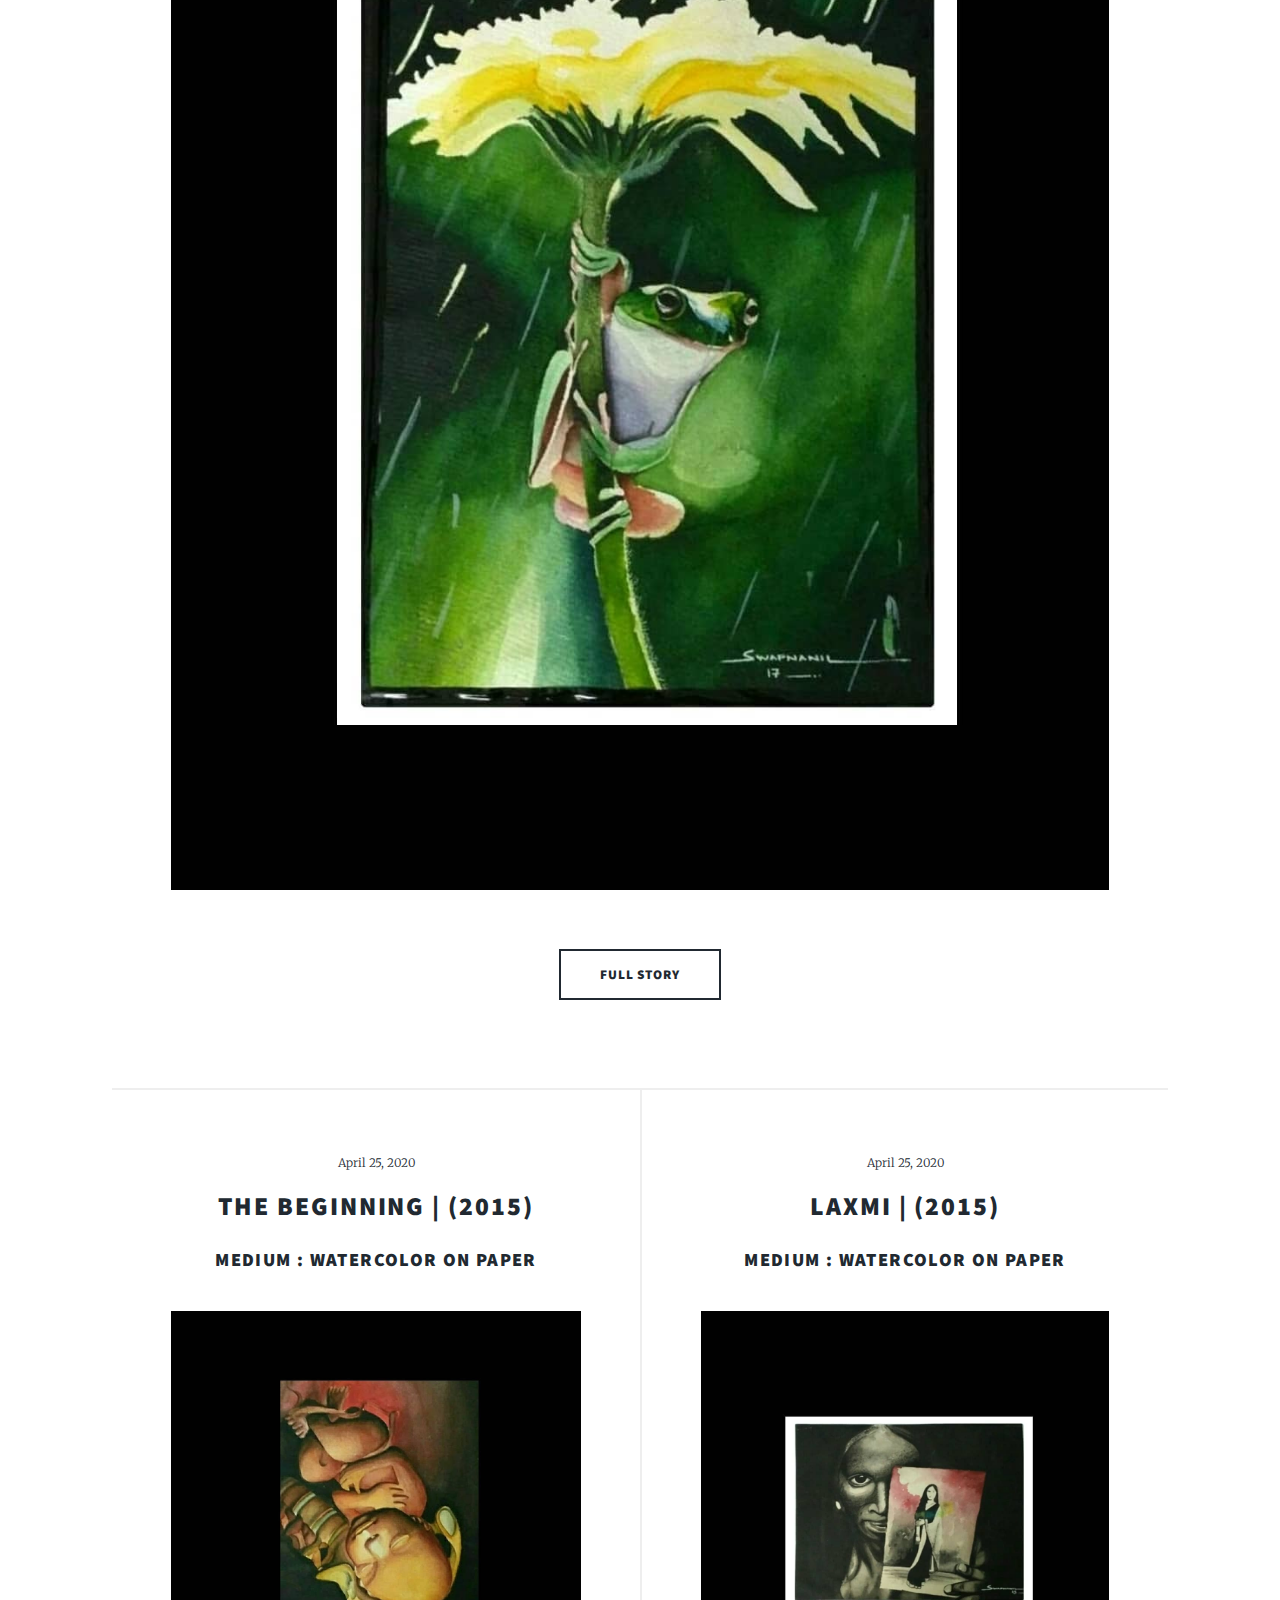
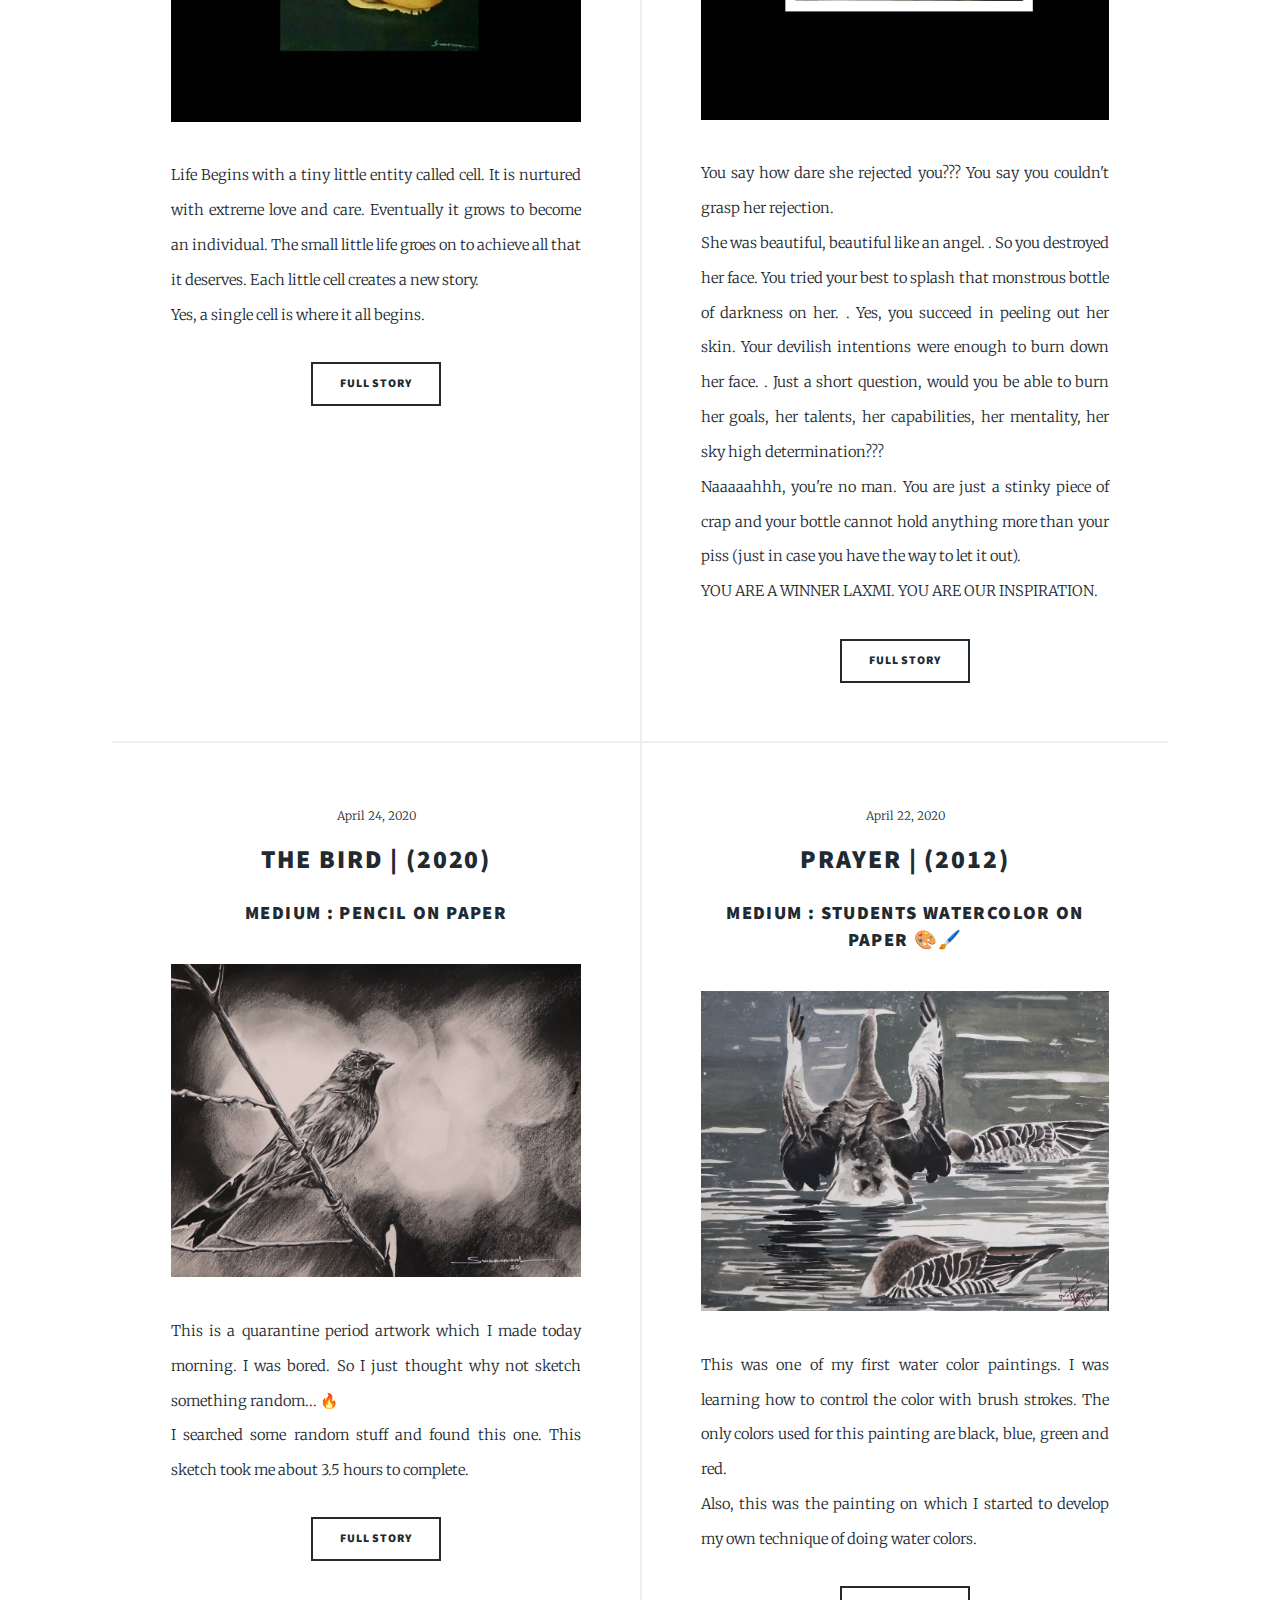
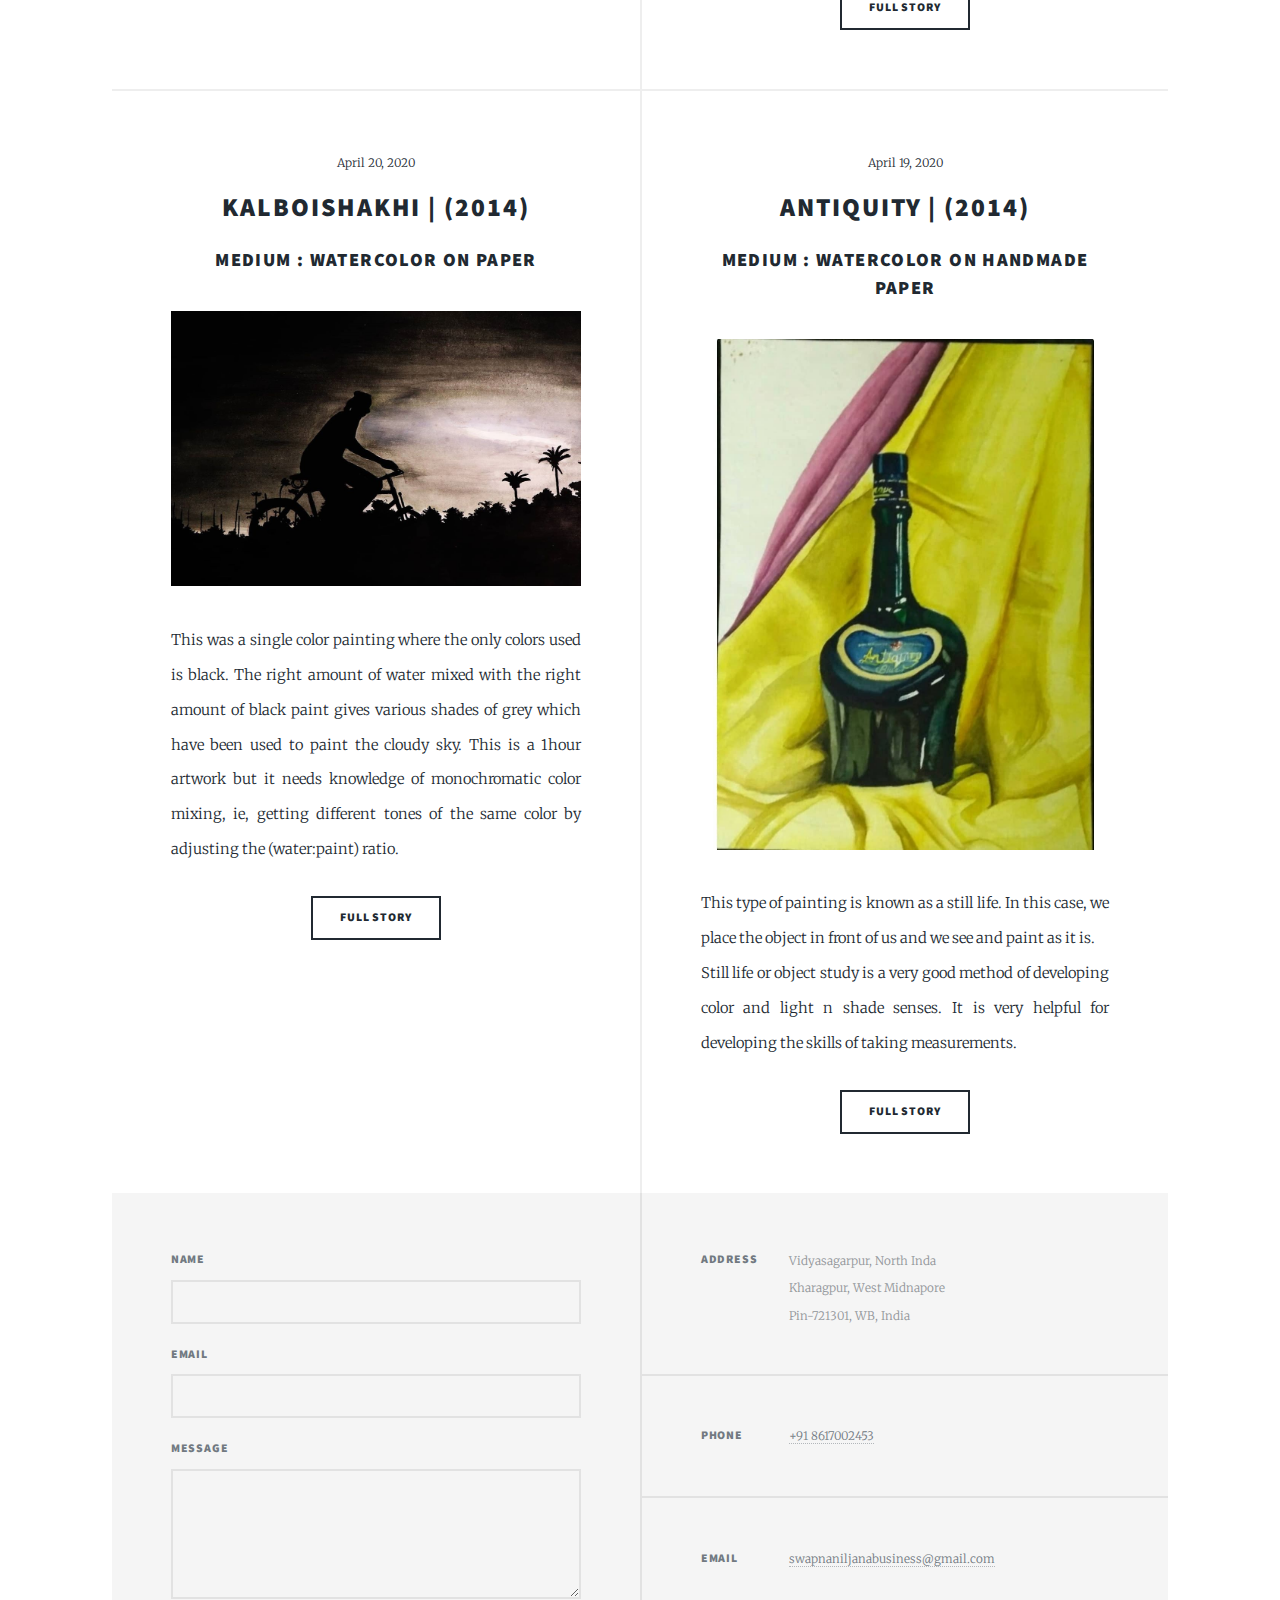
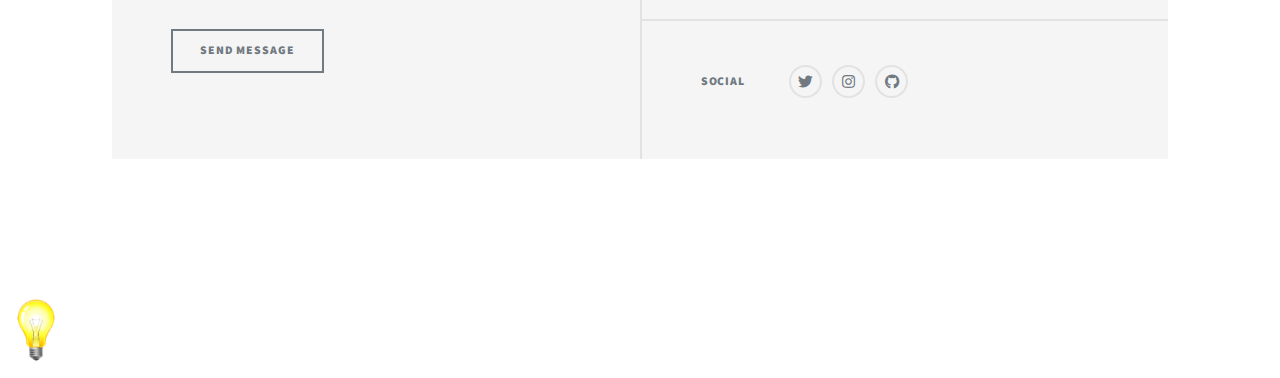
==== commit f0bb3908: "twitter linked" ====
--- a/index.html
+++ b/index.html
@@ -37,8 +37,7 @@
 							<li><a href="about.html">About Me</a></li>
 						</ul>
 						<ul class="icons">
-							<li><a href="#" class="icon brands fa-twitter"><span class="label">Twitter</span></a></li>
-							<li><a href="#" class="icon brands fa-facebook-f"><span class="label">Facebook</span></a></li>
+							<li><a href="https://twitter.com/SwapnanilJana93" class="icon brands fa-twitter"><span class="label">Twitter</span></a></li>
 							<li><a href="https://www.instagram.com/art.o.swap/" class="icon brands fa-instagram"><span class="label">Instagram</span></a></li>
 							<li><a href="https://github.com/swapnaniljana" class="icon brands fa-github"><span class="label">GitHub</span></a></li>
 						</ul>
@@ -197,8 +196,7 @@
 							<section>
 								<h3>Social</h3>
 								<ul class="icons alt">
-									<li><a href="#" class="icon brands alt fa-twitter"><span class="label">Twitter</span></a></li>
-									<li><a href="#" class="icon brands alt fa-facebook-f"><span class="label">Facebook</span></a></li>
+									<li><a href="https://twitter.com/SwapnanilJana93" class="icon brands alt fa-twitter"><span class="label">Twitter</span></a></li>
 									<li><a href="https://www.instagram.com/art.o.swap/" class="icon brands alt fa-instagram"><span class="label">Instagram</span></a></li>
 									<li><a href="https://github.com/swapnaniljana" class="icon brands alt fa-github"><span class="label">GitHub</span></a></li>
 								</ul>
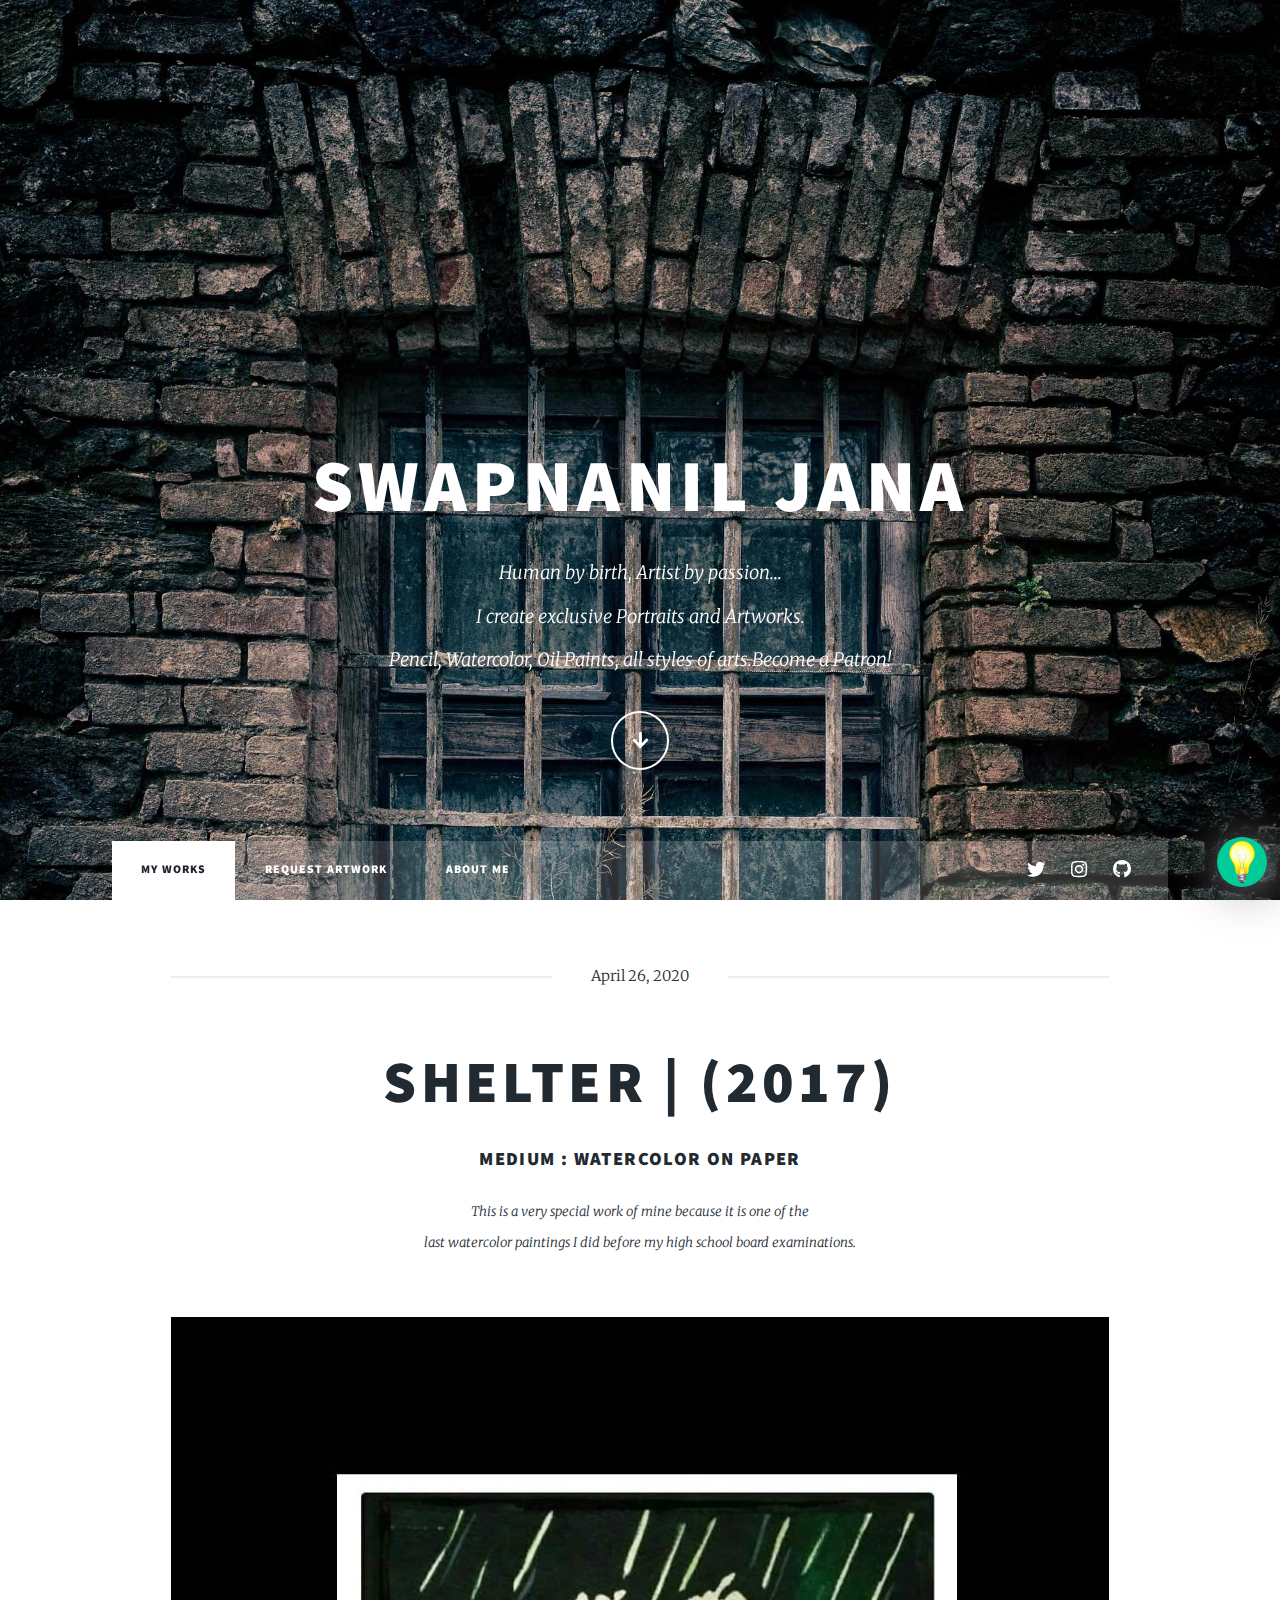
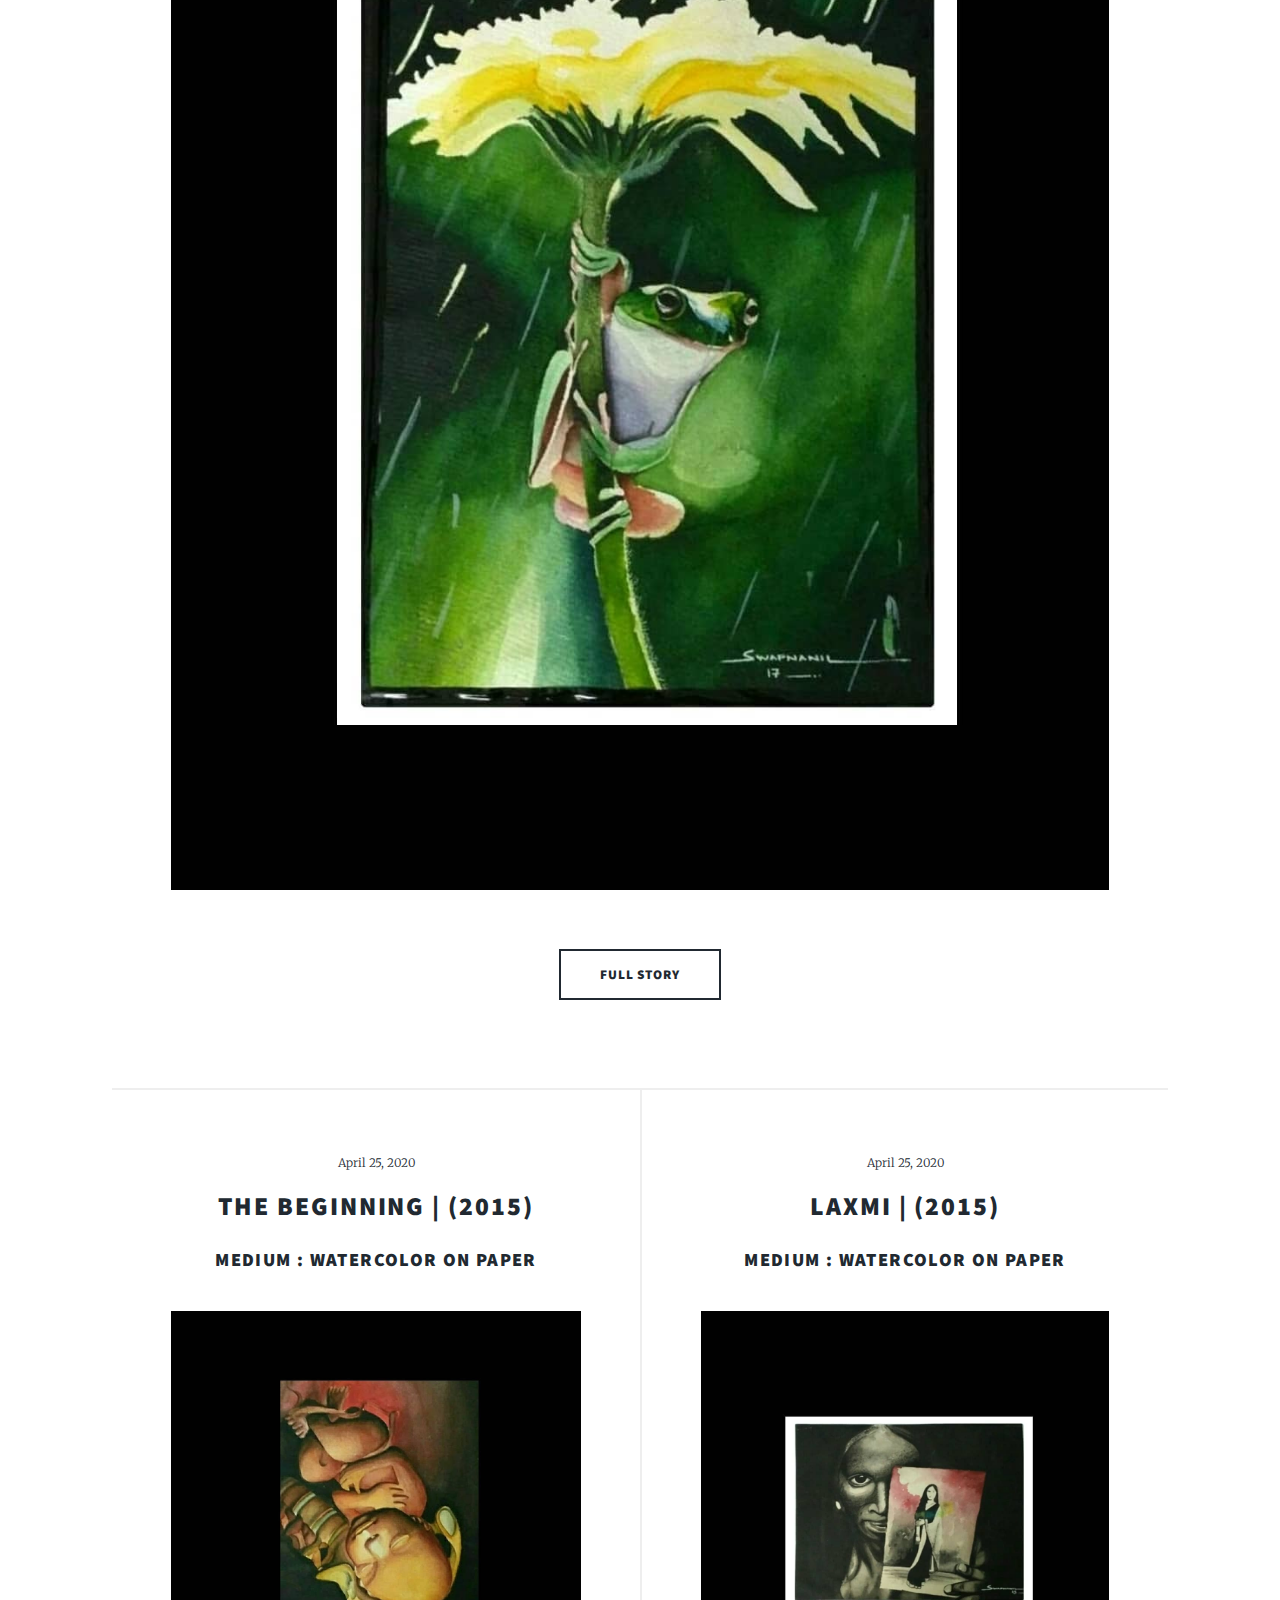
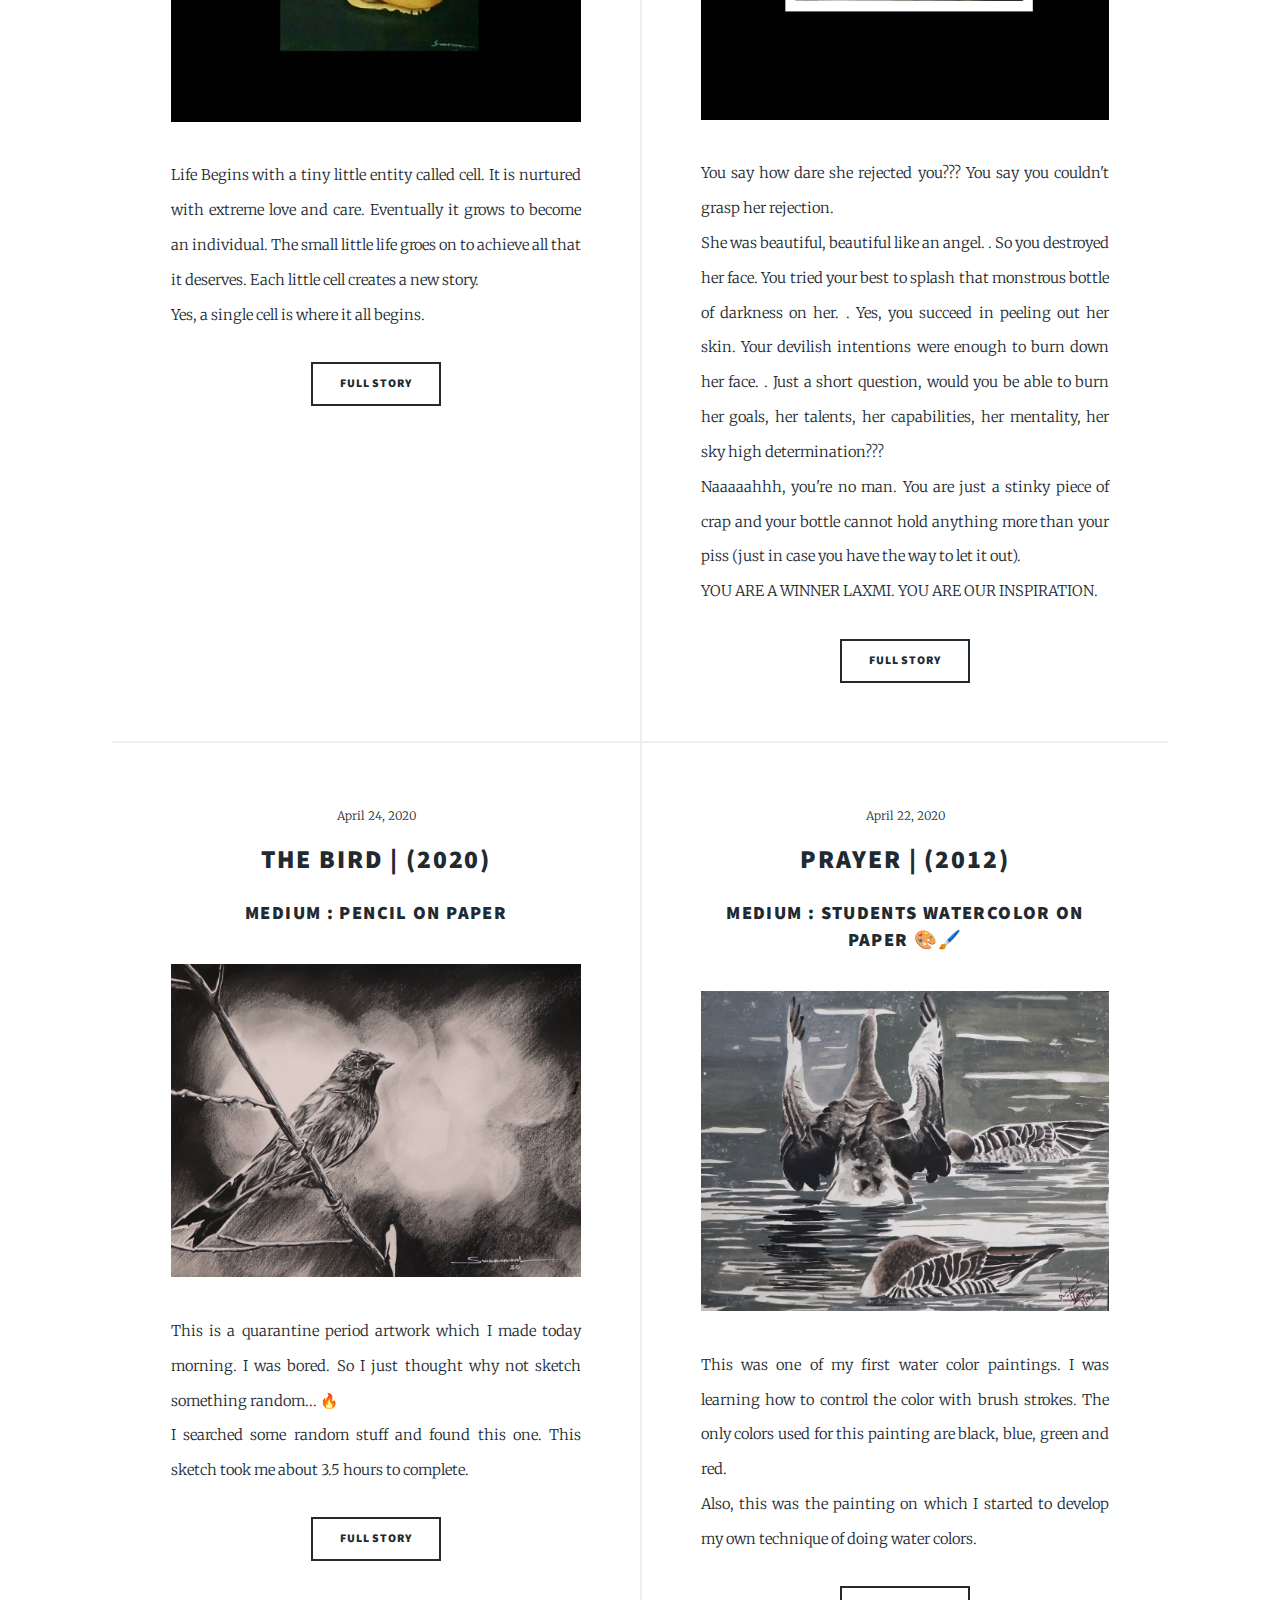
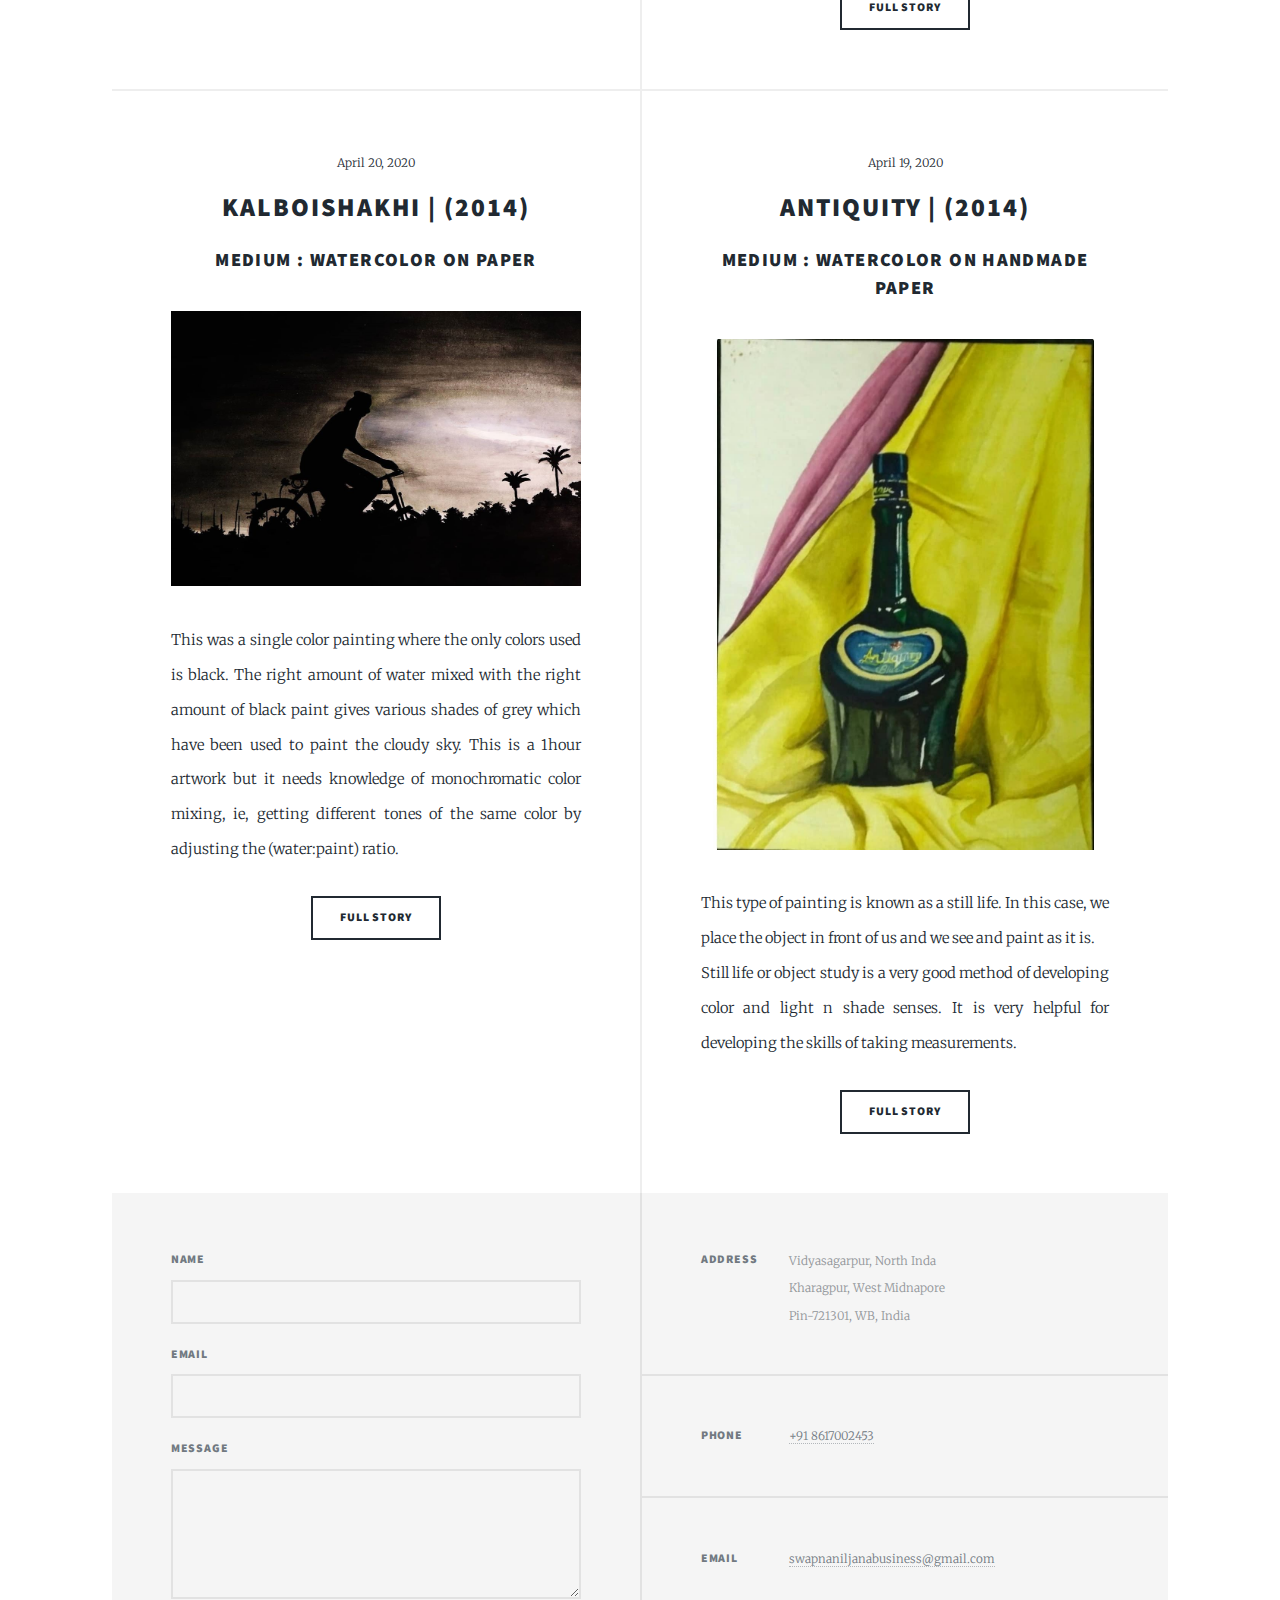
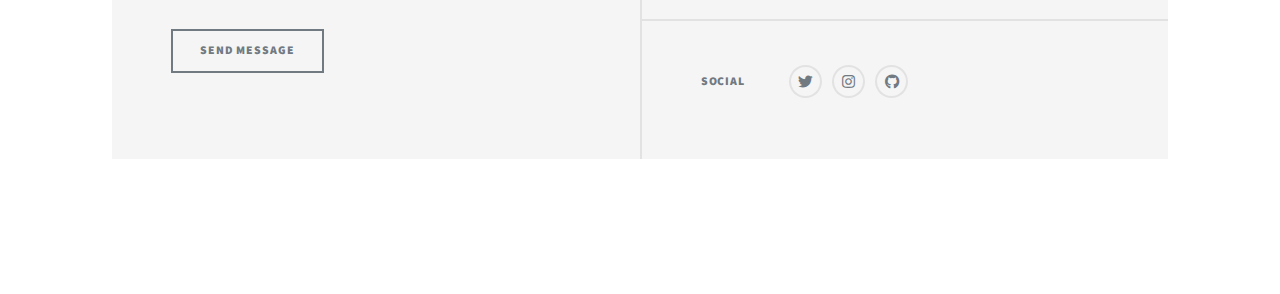
==== commit f69b94be: "bulb icon fix" ====
--- a/index.html
+++ b/index.html
@@ -208,7 +208,7 @@
 					<div id="copyright">
 						<ul><li>&copy; Swapnanil Jana</li><li>Created By: <a href="https://abhishekadhikari23.github.io">Abhishek Adhikari</a></li></ul>
 					</div>
-                <img src="images/bulb1.png" height = "72px" id="fixedbutton" class="float" onclick="toggle()">
+                <img src="images/bulb1.png" height = "64px" id="fixedbutton" class="float" onclick="toggle()">
 
 			</div>
 
--- a/assets/css/main.css
+++ b/assets/css/main.css
@@ -4688,4 +4688,23 @@
 			visibility: visible;
 		}
 
-	}+	}
+
+
+.float{
+	position:fixed;
+	width:50px;
+	height:50px;
+	bottom:1vw;
+	right:1vw;
+	background-color:#0C9;
+	color:#FFF;
+	border-radius:50px;
+	text-align:center;
+	box-shadow: 4px 4px 50px 1px #999;
+    z-index: 999;
+}
+.float:hover{
+    background-color:red;
+}
+
--- a/assets/css/main.css
+++ b/assets/css/main.css
@@ -4688,4 +4688,23 @@
 			visibility: visible;
 		}
 
-	}+	}
+
+
+.float{
+	position:fixed;
+	width:50px;
+	height:50px;
+	bottom:1vw;
+	right:1vw;
+	background-color:#0C9;
+	color:#FFF;
+	border-radius:50px;
+	text-align:center;
+	box-shadow: 4px 4px 50px 1px #999;
+    z-index: 999;
+}
+.float:hover{
+    background-color:red;
+}
+
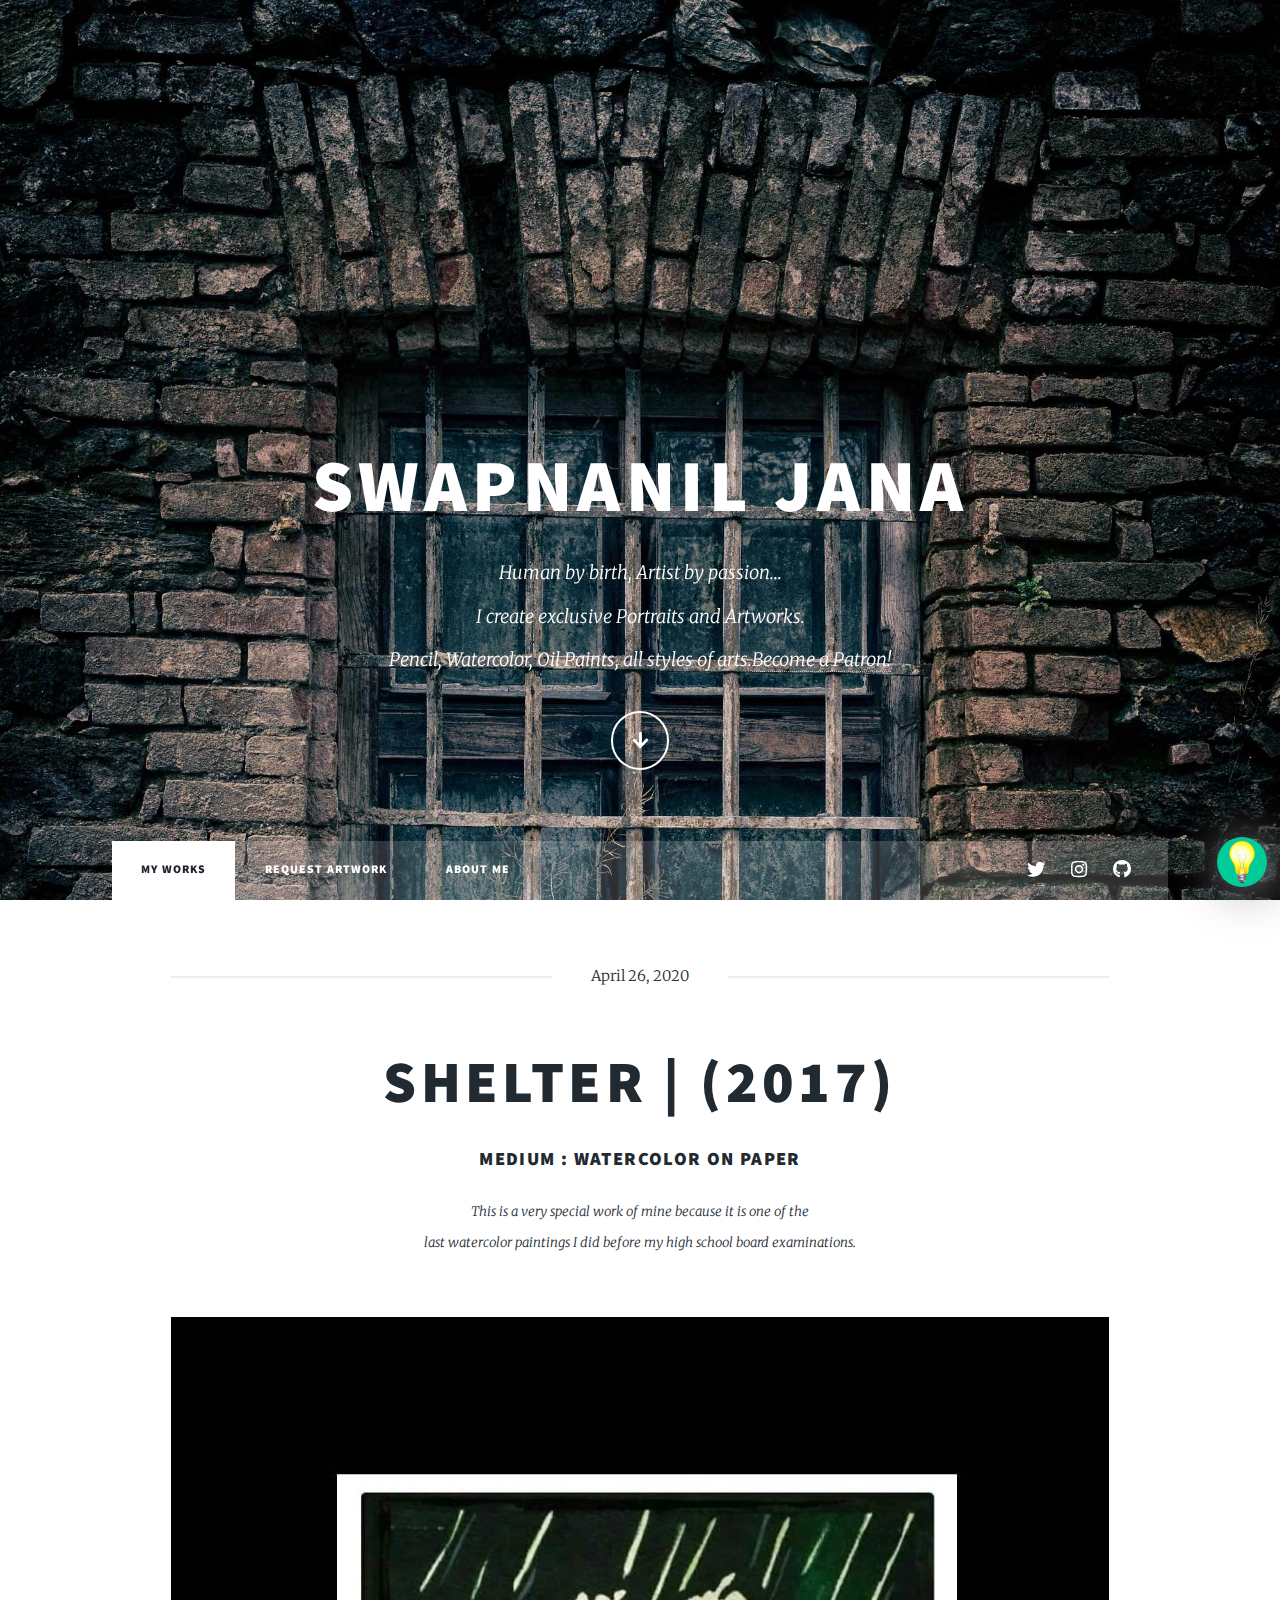
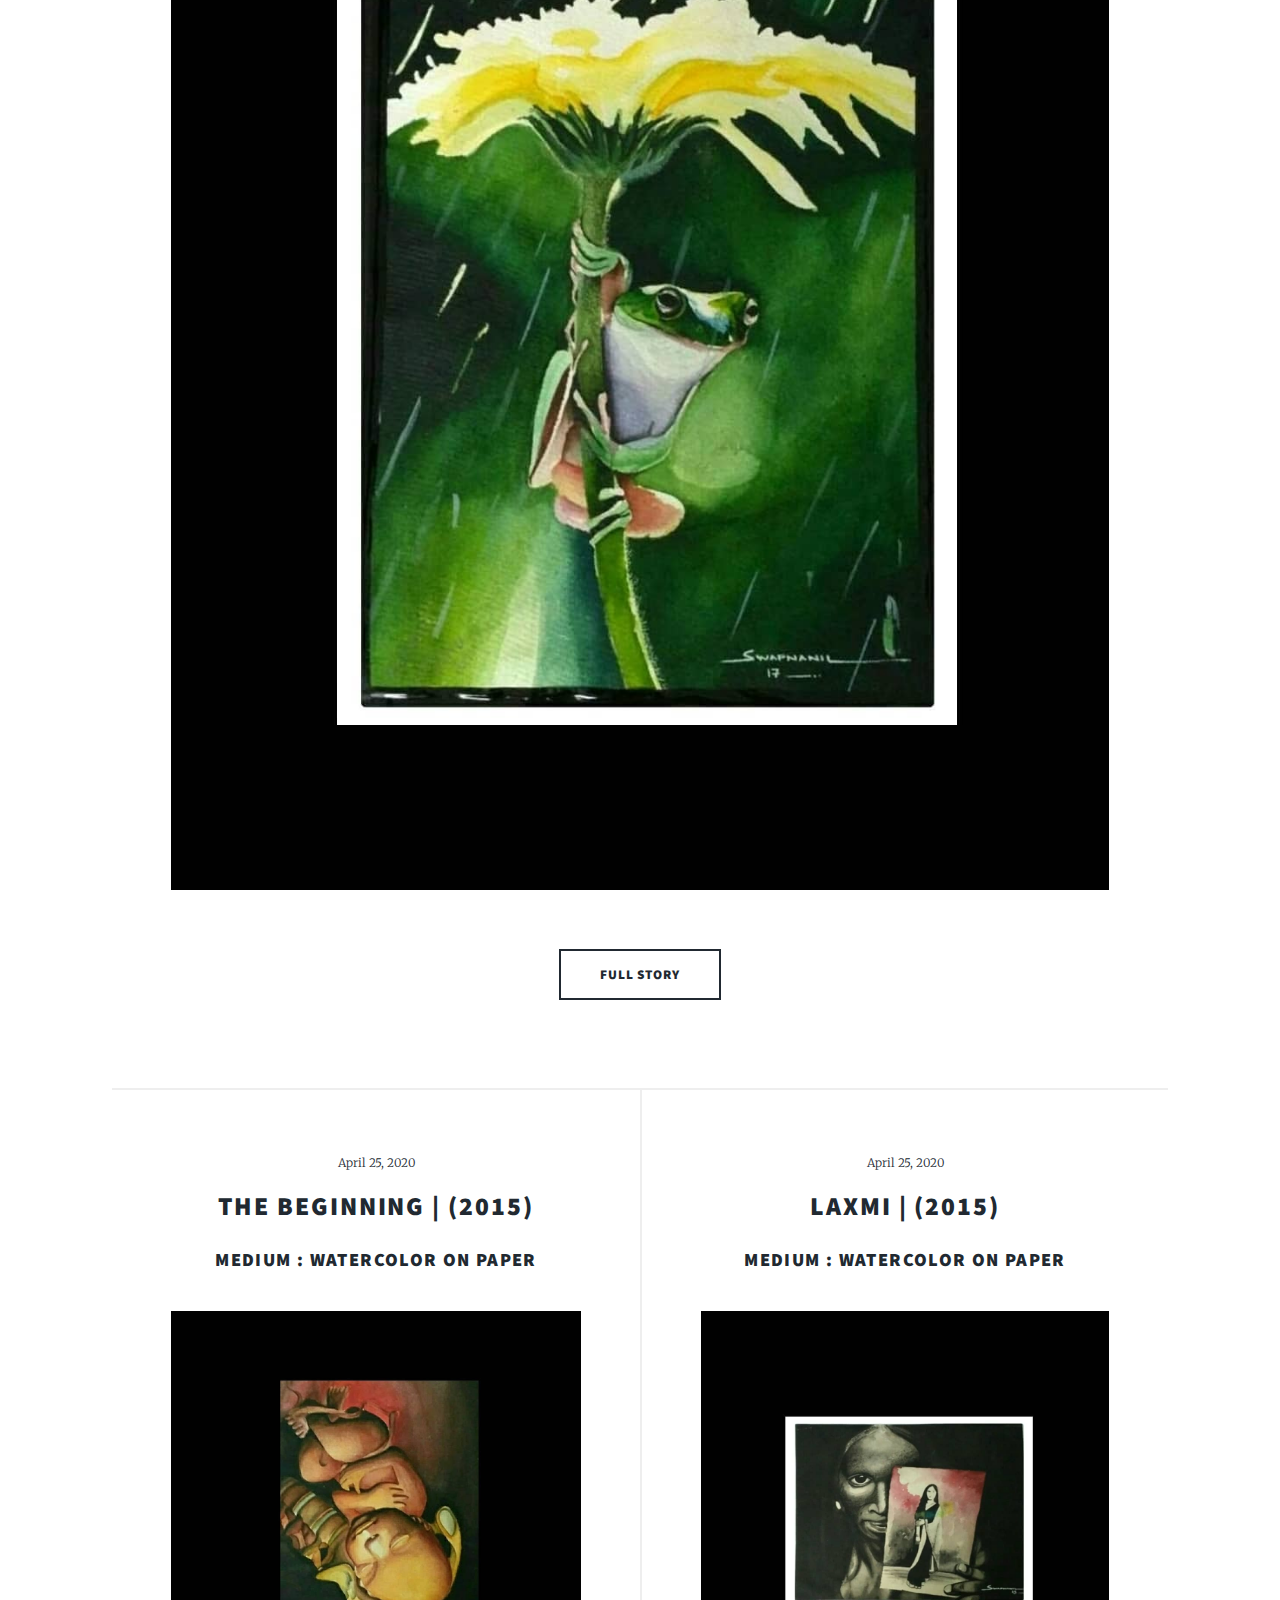
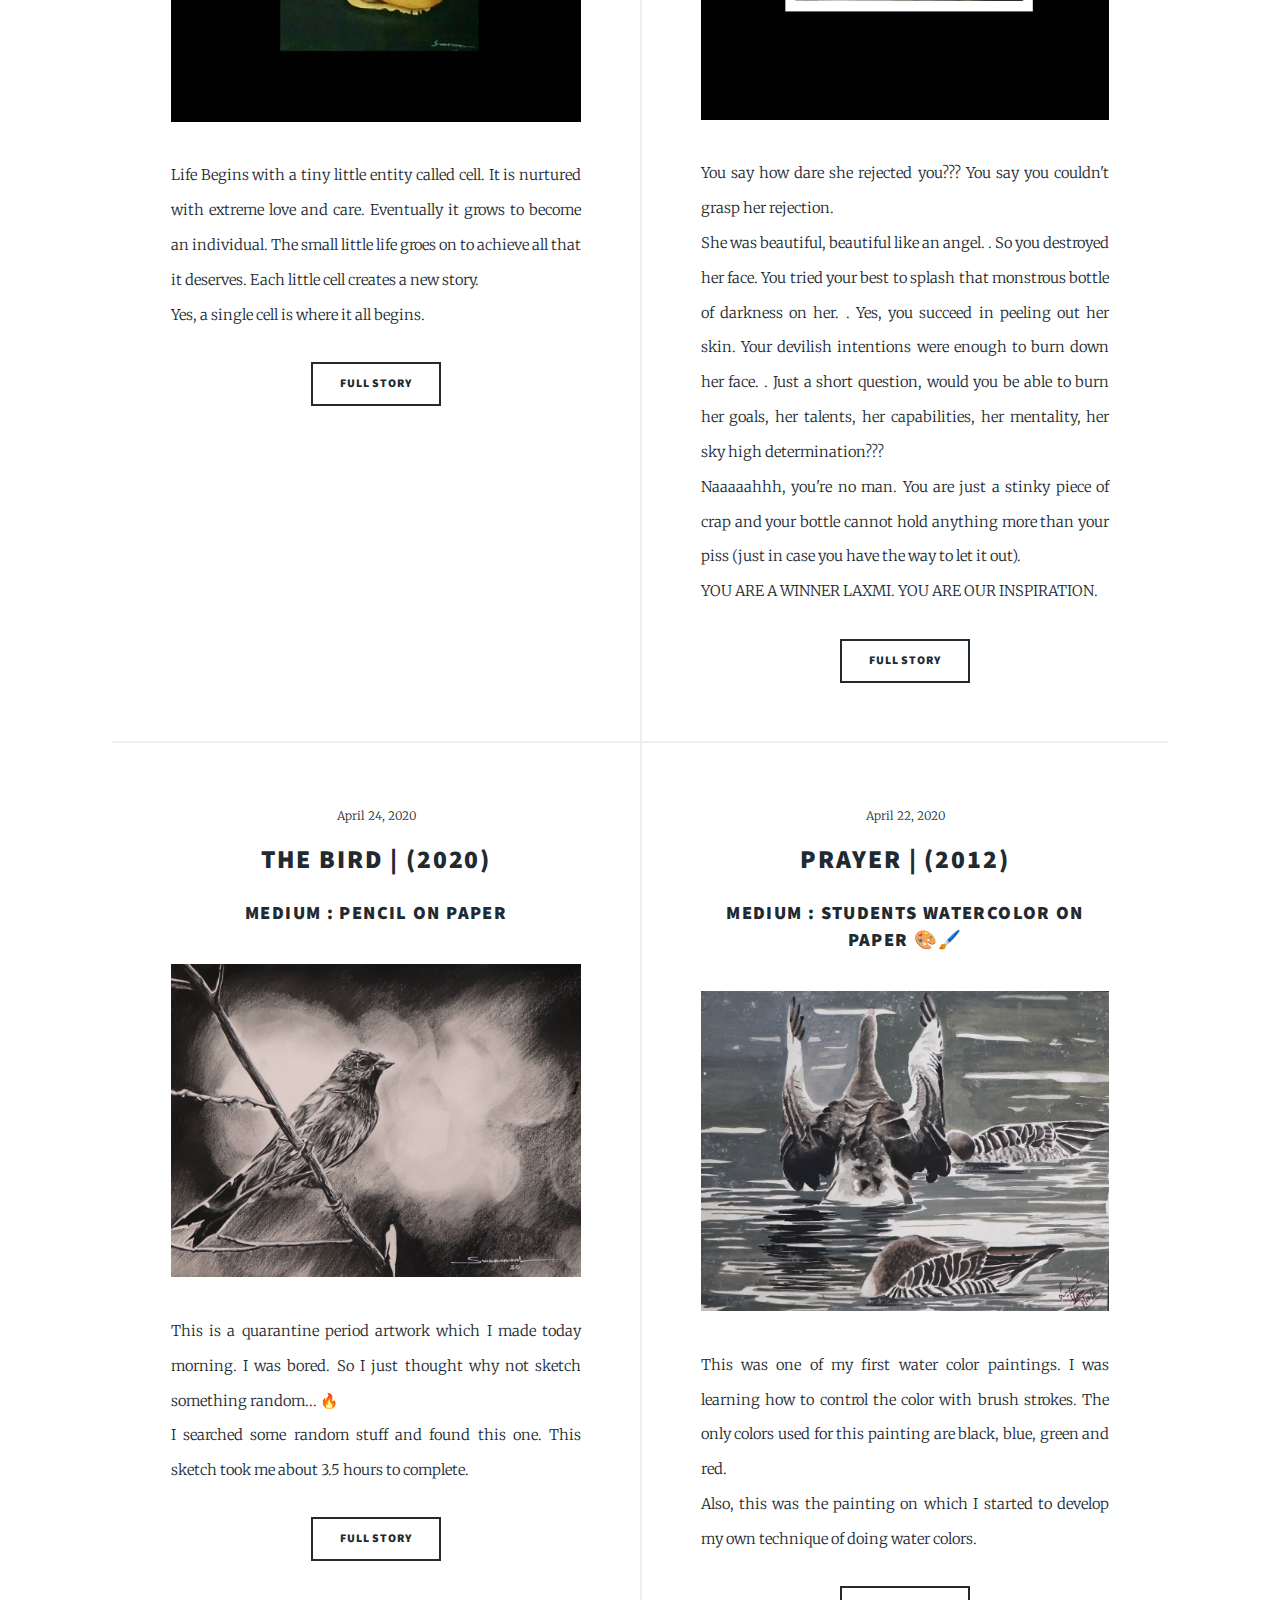
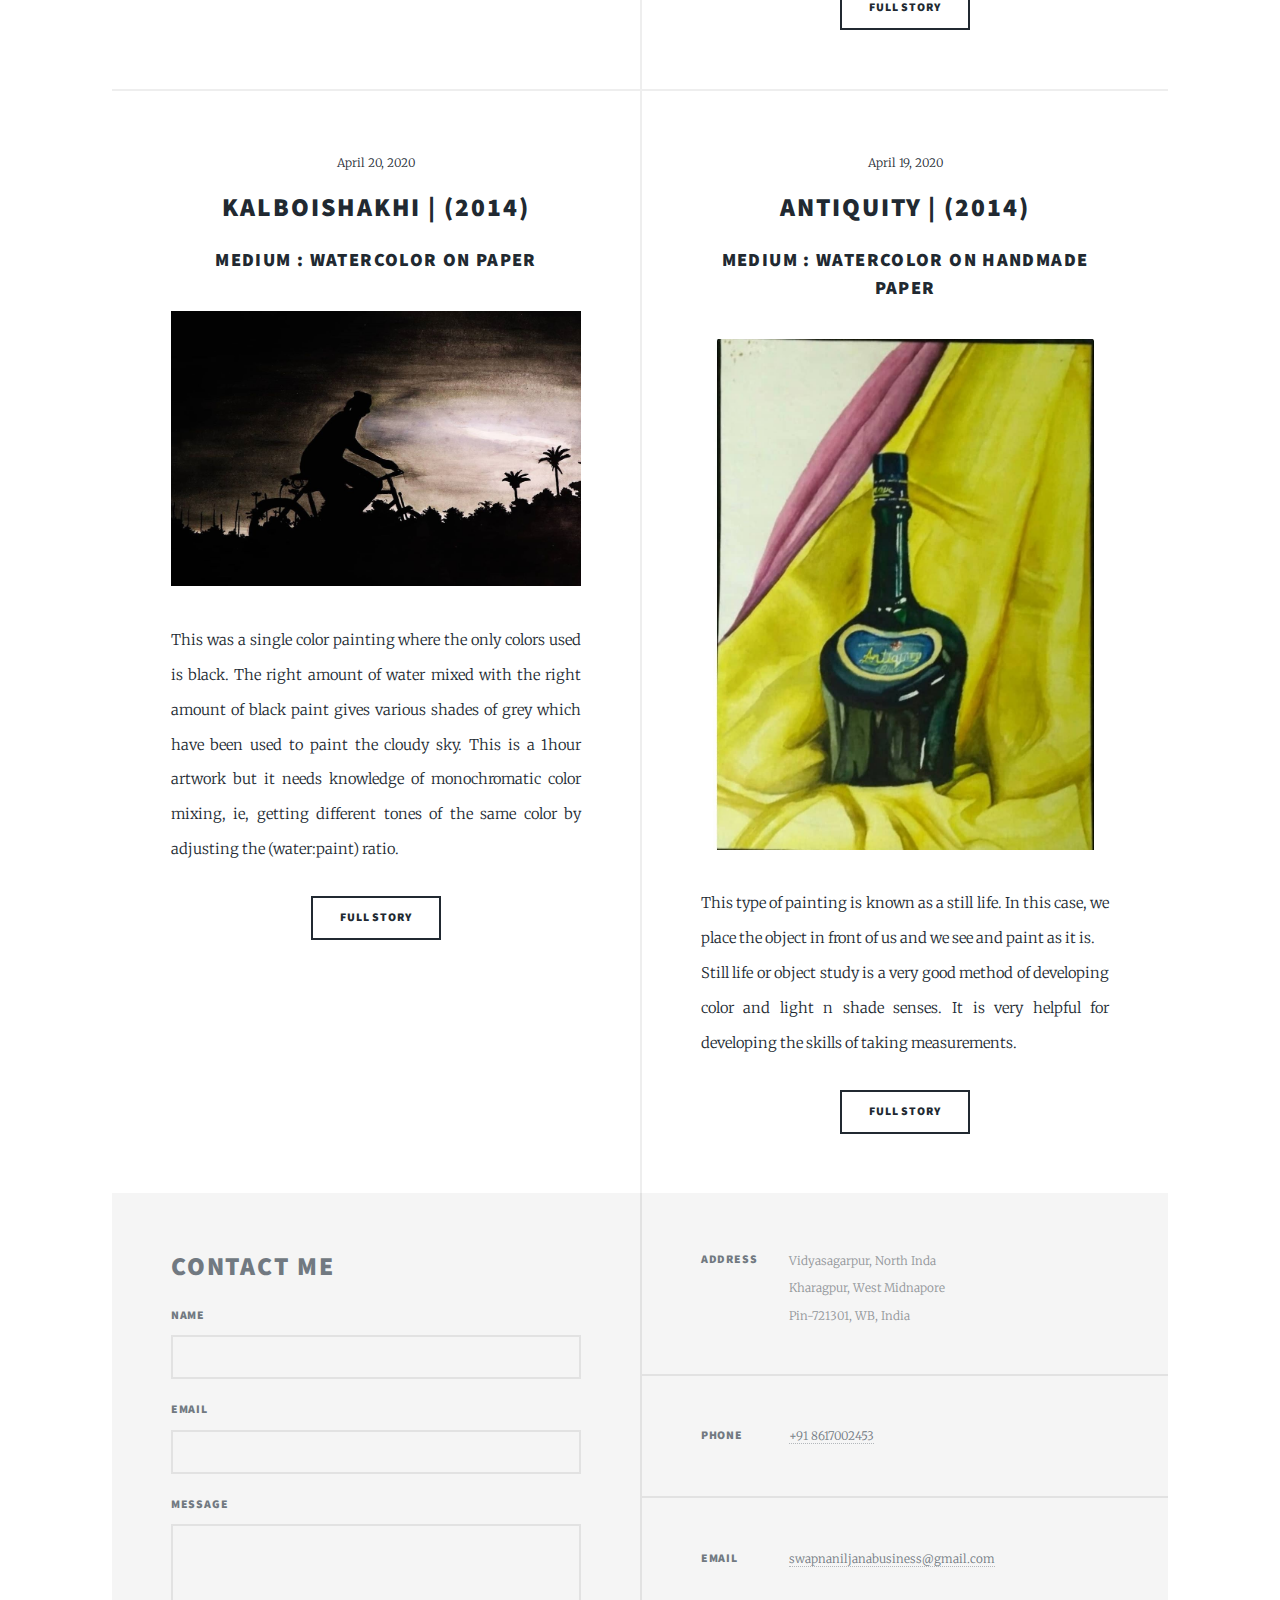
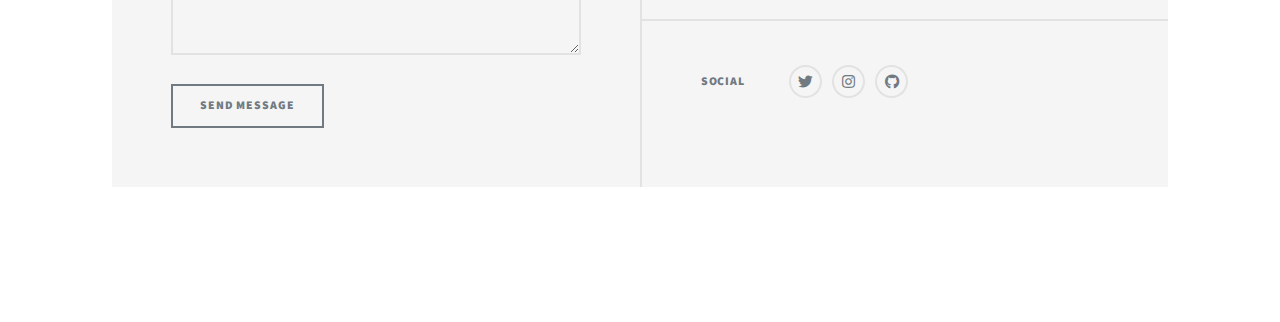
==== commit 718822b4: "contact form fix" ====
--- a/index.html
+++ b/index.html
@@ -160,6 +160,7 @@
 				<!-- Footer -->
 					<footer id="footer">
 						<section>
+                            <h2>Contact Me</h2>
 							<form method="post" action="mailto:swapnaniljanabusiness@gmail.com?&Subject=Contact%20Mail" enctype="text/plain">
 								<div class="fields">
 									<div class="field">
--- a/assets/css/main.css
+++ b/assets/css/main.css
@@ -4705,6 +4705,6 @@
     z-index: 999;
 }
 .float:hover{
-    background-color:red;
+    background-color:darkred;
 }
 
--- a/assets/css/main.css
+++ b/assets/css/main.css
@@ -4705,6 +4705,6 @@
     z-index: 999;
 }
 .float:hover{
-    background-color:red;
+    background-color:darkred;
 }
 
